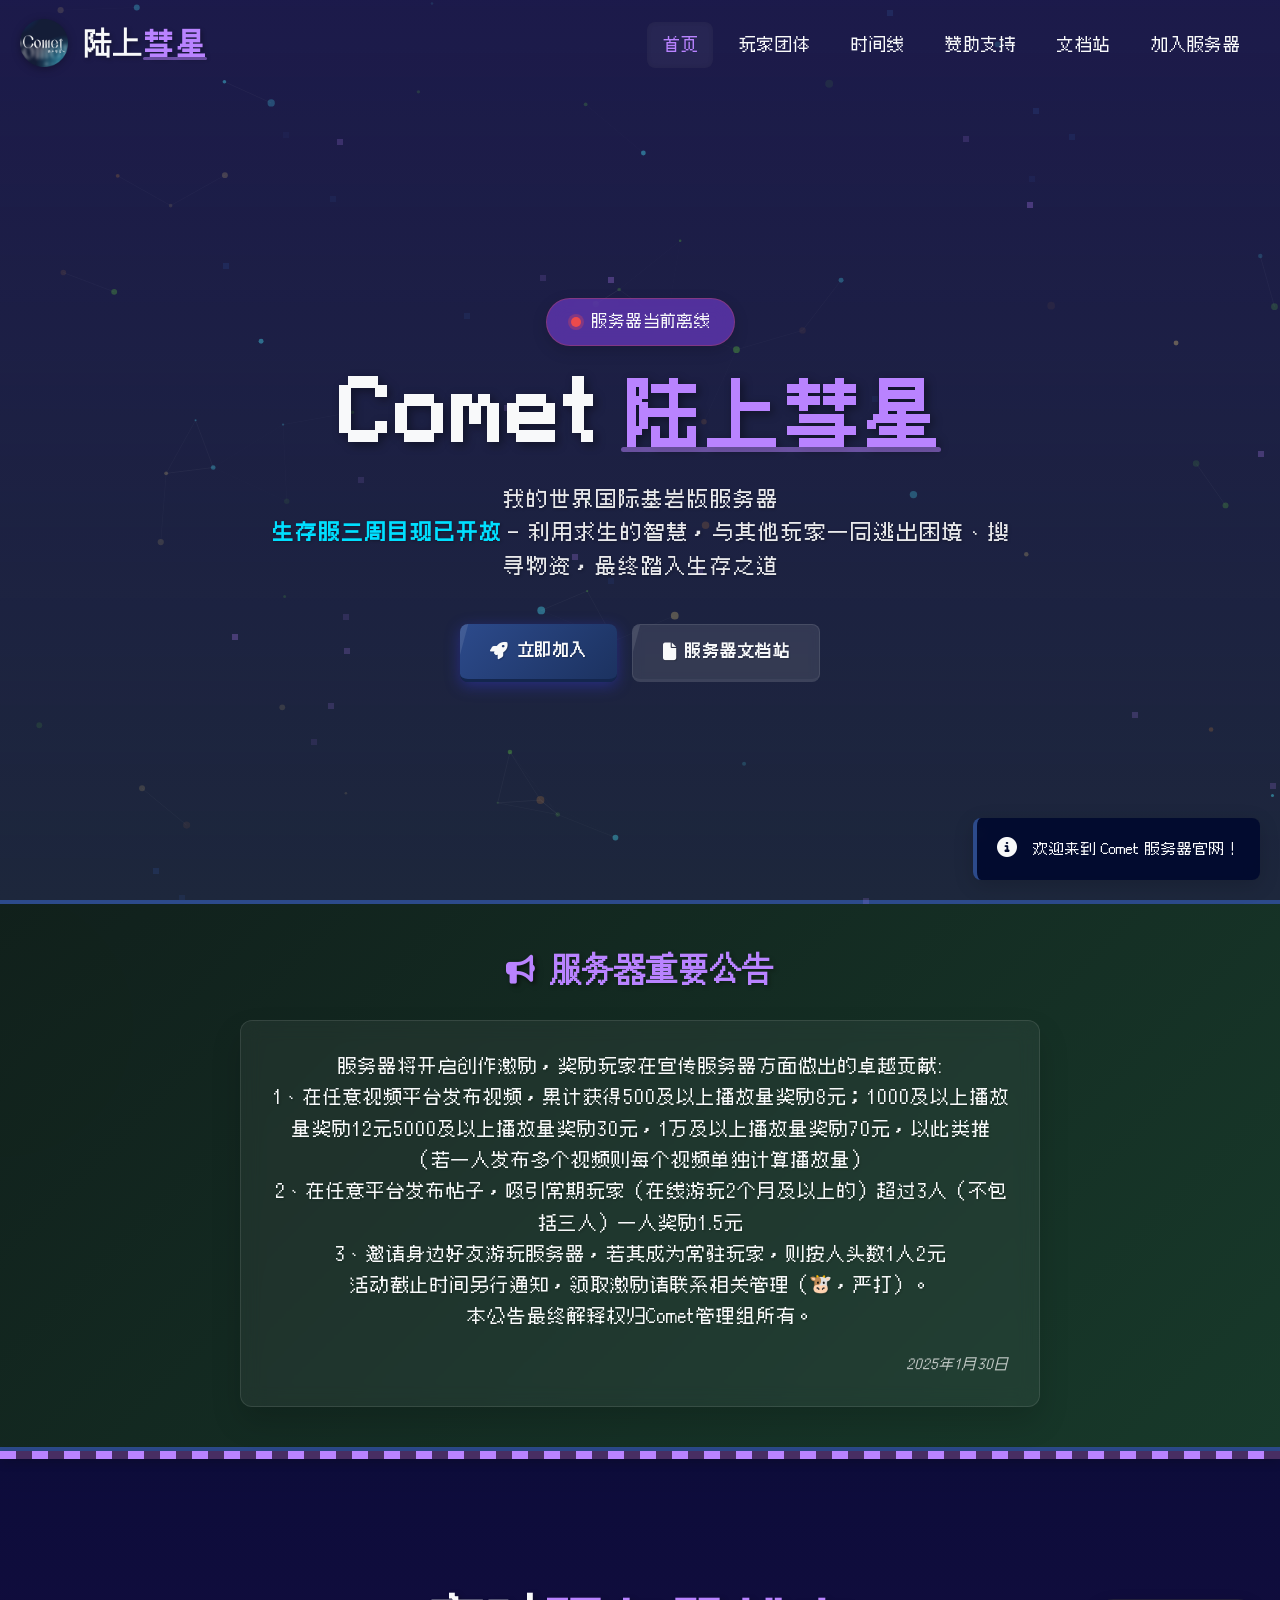
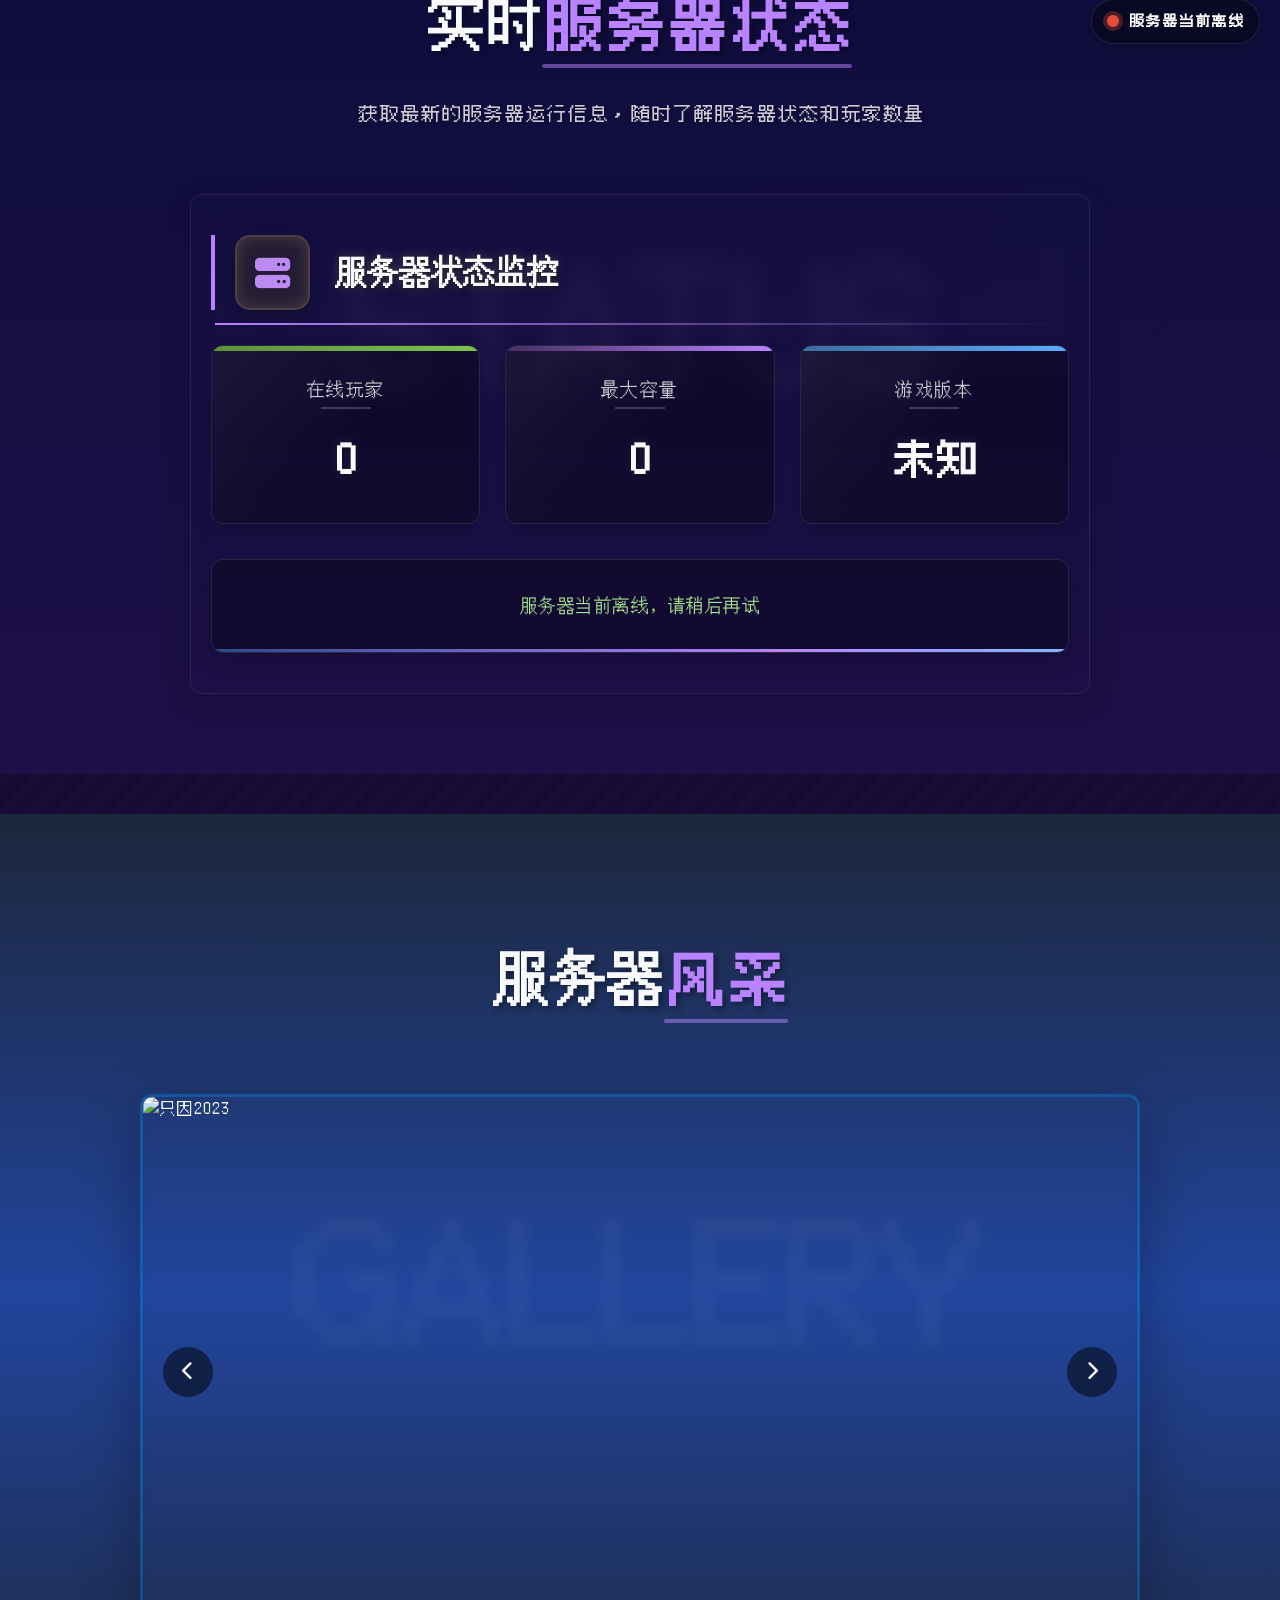
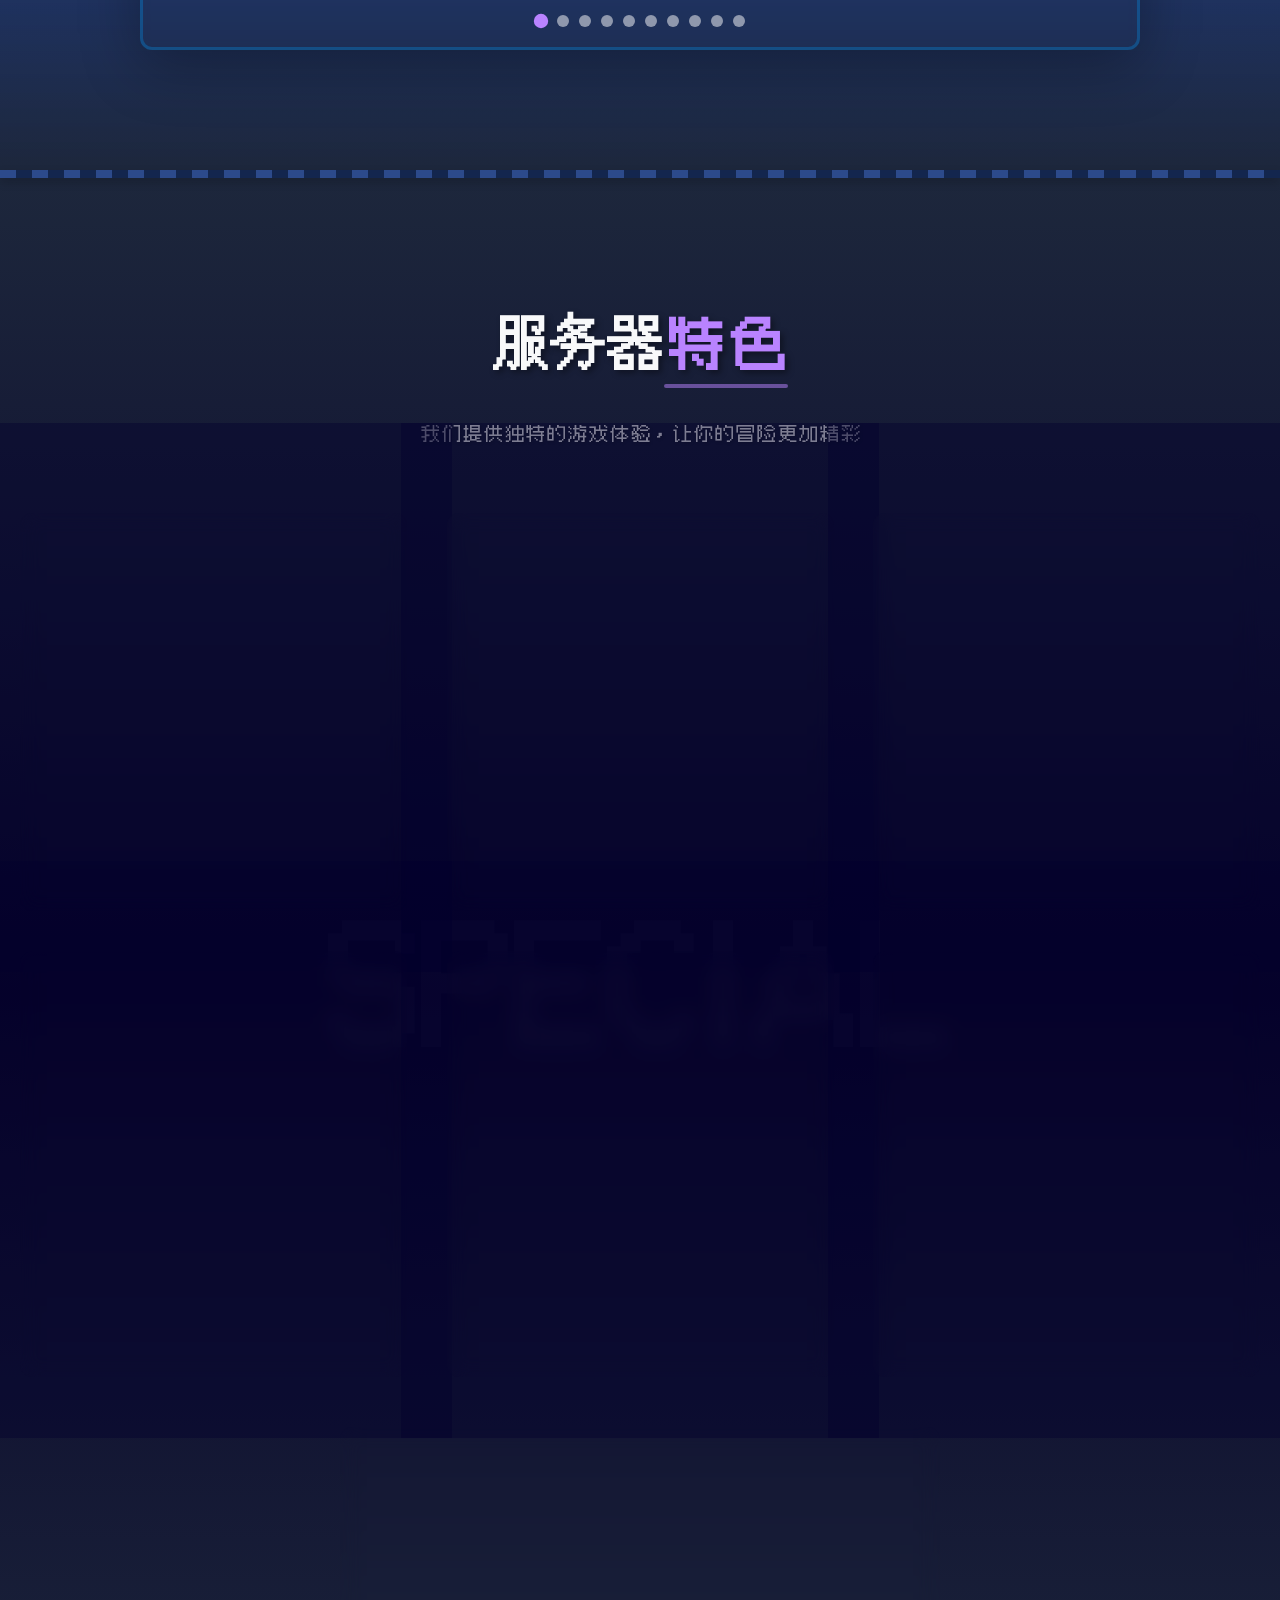
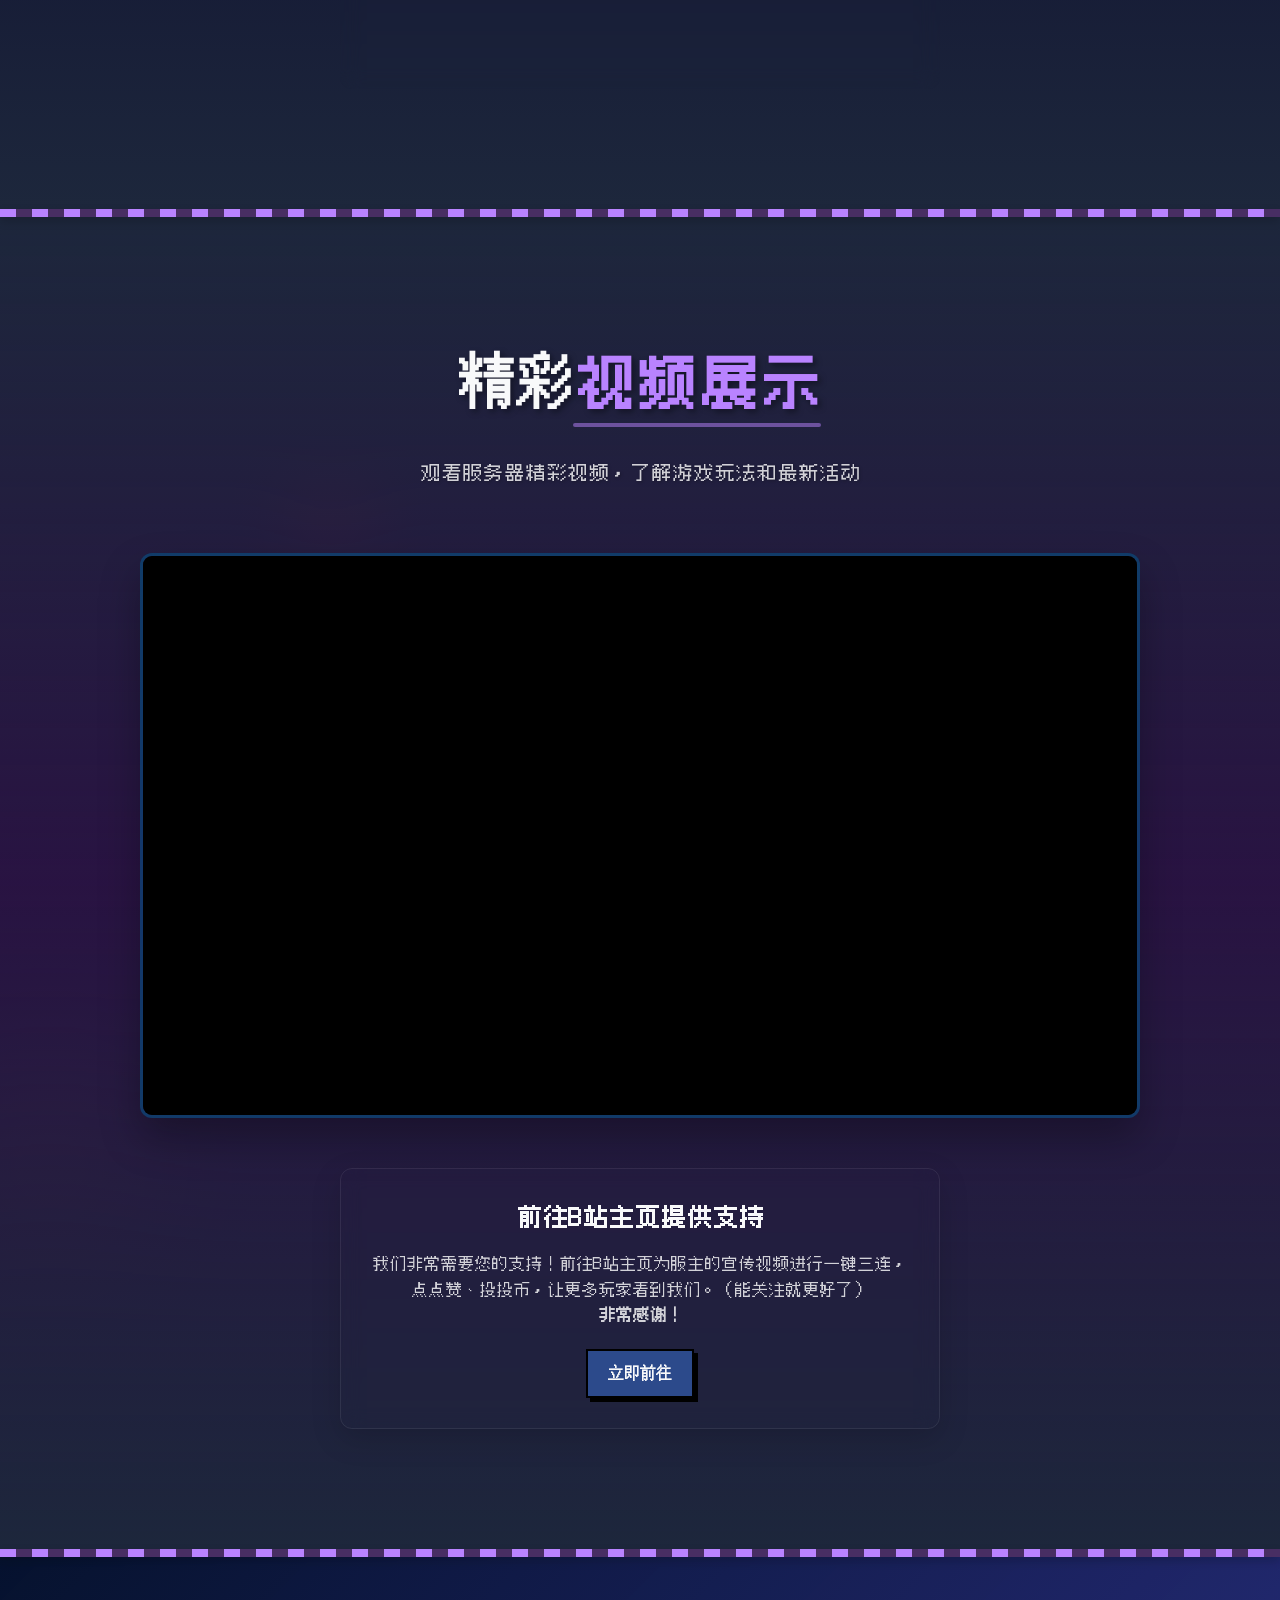
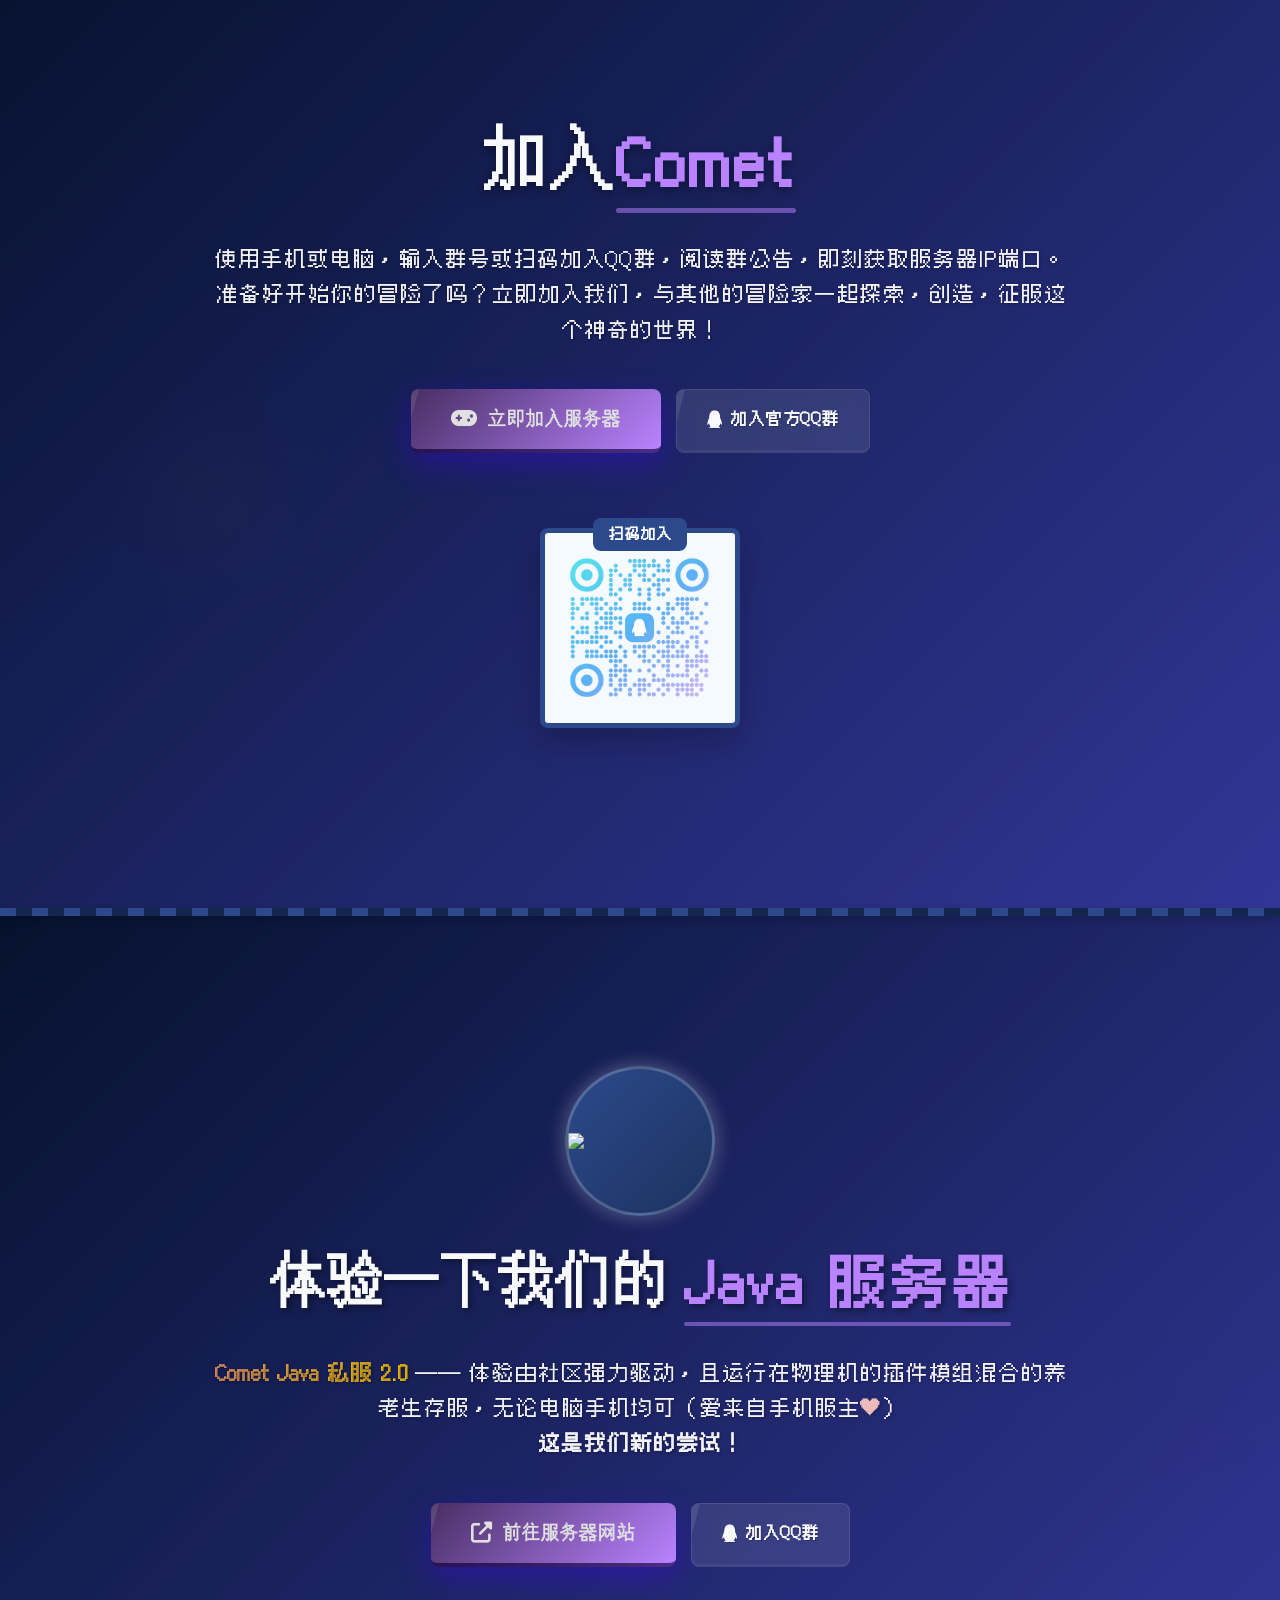
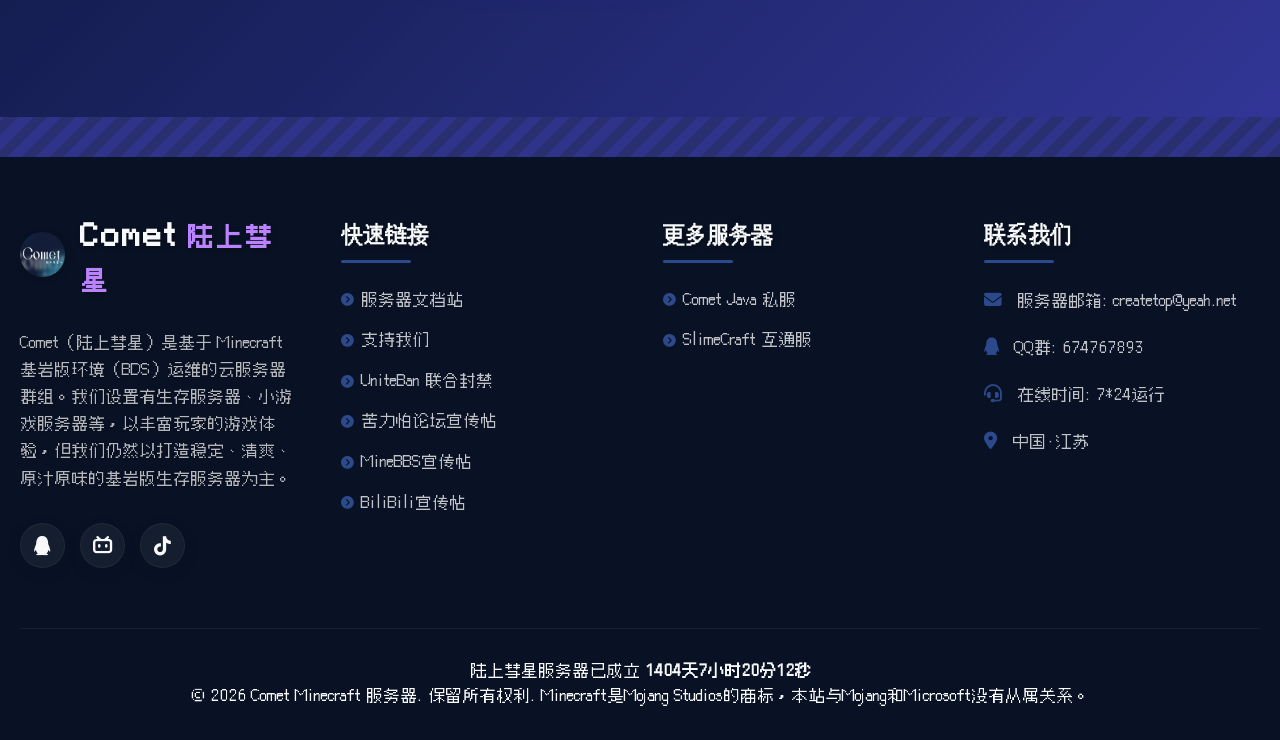
==== index.html @ b42311c5 "调整顶栏选项顺序" ====
<!DOCTYPE html>
<html lang="zh-CN">
<head>
    <meta charset="UTF-8">
    <meta name="viewport" content="width=device-width, initial-scale=1.0">
    <title>Comet 陆上彗星 - 我的世界基岩版服务器官网</title>
    <link rel="icon" href="assets/images/logo.png" type="image/png">
    <link rel="stylesheet" href="https://cdnjs.cloudflare.com/ajax/libs/font-awesome/6.4.0/css/all.min.css">
    <link rel="stylesheet" href="https://cdnjs.cloudflare.com/ajax/libs/animate.css/4.1.1/animate.min.css">
    <link rel="stylesheet" type="text/css" href="style.css">
    <script src="https://cdnjs.cloudflare.com/ajax/libs/Chart.js/3.7.1/chart.min.js"></script>
</head>
<style>
    .gallery {
        background: var(--dark);
        position: relative;
    }

    .gallery::before {
        content: '';
        position: absolute;
        top: 0;
        left: 0;
        width: 100%;
        height: 100%;
        background: linear-gradient(180deg, var(--dark) 0%, rgba(39, 100, 255, 0.5) 50%, var(--dark) 100%);
        z-index: 1;
    }

    .gallery-container {
        position: relative;
        max-width: 1000px;
        margin: 0 auto;
        overflow: hidden;
        border: 3px solid rgba(0, 151, 245, 0.3);
        border-radius: var(--radius-lg);
        box-shadow: var(--shadow-xl);
        z-index: 1;
        transition: all var(--transition-normal) ease;
        transform-style: preserve-3d;
        transform: perspective(1000px) rotateX(0deg);
        backdrop-filter: blur(5px);
        -webkit-backdrop-filter: blur(5px);
    }

    .gallery-container:hover {
        box-shadow: 10px 15px 60px var(--primary-light);
        border-color: var(--primary-light);
    }

    .gallery-slider {
        display: flex;
        transition: transform 0.5s ease-in-out;
    }

    .gallery-slide {
        min-width: 100%;
        position: relative;
    }

    .gallery-slide img {
        width: 100%;
        height: 550px;
        object-fit: cover;
        display: block;
    }

    .gallery-controls {
        position: absolute;
        top: 50%;
        left: 0;
        right: 0;
        transform: translateY(-50%);
        display: flex;
        justify-content: space-between;
        padding: 0 20px;
        z-index: 10;
    }

    .gallery-btn {
        width: 50px;
        height: 50px;
        border-radius: 50%;
        background: rgba(0, 0, 0, 0.5);
        color: white;
        border: none;
        cursor: pointer;
        display: flex;
        align-items: center;
        justify-content: center;
        transition: all 0.3s ease;
        font-size: 1.2rem;
    }

    .gallery-btn:hover {
        background: rgba(0, 0, 0, 0.8);
        transform: scale(1.1);
    }

    .gallery-indicators {
        position: absolute;
        bottom: 20px;
        left: 0;
        right: 0;
        display: flex;
        justify-content: center;
        gap: 10px;
        z-index: 10;
    }
</style>
<body>
    <div class="loader" id="siteLoader">
        <div class="minecraft-loader">
            <div class="minecraft-loader-block"></div>
            <div class="minecraft-loader-block"></div>
            <div class="minecraft-loader-block"></div>
            <div class="minecraft-loader-block"></div>
        </div>
    </div>

    <div class="bg-decoration deco-1"></div>
    <div class="bg-decoration deco-2"></div>
    <div class="bg-decoration deco-3"></div>
    <div class="bg-decoration deco-4"></div>
    <div class="bg-decoration deco-diamond"></div>
    <div class="bg-decoration deco-gold"></div>
    <div class="bg-decoration deco-redstone"></div>
    <div class="minecraft-bg"></div>
    
    <div class="falling-blocks" id="fallingBlocks"></div>
    
    <header id="header">
        <div class="container">
            <nav class="navbar">
                <a href="#" class="logo">
                    <img src="assets/images/server-logo.png" alt="服务器 Logo">
                    <div class="logo-text">陆上<span>彗星</span></div>
                </a>
                <ul class="nav-links" id="navLinks">
                    <li><a href="#home">首页</a></li>
                    <li><a href="./team.html">玩家团体</a></li>
                    <li><a href="./maintenance.html">时间线</a></li>
                    <li><a href="./donate.html">赞助支持</a></li>
                    <li><a href="https://doc.mccomet.top/" target="_blank">文档站</a></li>
                    <li><a href="#join-us">加入服务器</a></li>
                </ul>
                <div class="mobile-toggle" id="mobileToggle">
                    <div class="bar"></div>
                    <div class="bar"></div>
                    <div class="bar"></div>
                </div>
            </nav>
        </div>
    </header>
    
    <section id="home" class="hero">
        <div class="container hero-content">
        <div class="hero-badge">
            <div class="status-dot"></div>
            <span>正在获取服务器状态...</span>
        </div>
            <h1 class="hero-title">Comet <span>陆上彗星</span></h1>
            <p class="hero-subtitle">我的世界国际基岩版服务器<br><font color="#00DFFF"><strong>生存服三周目现已开放</strong></font> - 利用求生的智慧，与其他玩家一同逃出困境、搜寻物资，最终踏入生存之道</p>
            <div class="btn-group hero-buttons">
                <a href="#join-us" class="btn btn-primary">
                    <i class="fas fa-rocket"></i>立即加入
                </a>
                <a href="https://doc.mccomet.top" target="_blank"  class="btn btn-secondary">
                    <i class="fas fa-file"></i>服务器文档站
                </a>
            </div>
        </div>
    </section>

    <section id="announcement" class="announcement">
        <div class="container announcement-container">
            <h2 class="announcement-title"><i class="fas fa-bullhorn"></i>服务器重要公告</h2>
            <div class="announcement-content glass-card">
                <p class="announcement-text">服务器将开启创作激励，奖励玩家在宣传服务器方面做出的卓越贡献:<br>1、在任意视频平台发布视频，累计获得500及以上播放量奖励8元；1000及以上播放量奖励12元5000及以上播放量奖励30元，1万及以上播放量奖励70元，以此类推（若一人发布多个视频则每个视频单独计算播放量）<br>2、在任意平台发布帖子，吸引常期玩家（在线游玩2个月及以上的）超过3人（不包括三人）一人奖励1.5元<br>3、邀请身边好友游玩服务器，若其成为常驻玩家，则按人头数1人2元<br>活动截止时间另行通知，领取激励请联系相关管理（🐮，严打）。<br>本公告最终解释权归Comet管理组所有。</p>
                <p class="announcement-date">2025年1月30日</p>
            </div>
        </div>
    </section>
    
    <div class="minecraft-divider-accent"></div>
    
    <section id="server-status" class="section server-status">
        <div class="container">
            <h2 class="section-title">实时<span>服务器状态</span></h2>
            <div class="section-title-bg">STATUS</div>
            <p class="section-subtitle">获取最新的服务器运行信息，随时了解服务器状态和玩家数量</p>
            
            <div class="server-indicator" id="serverIndicator">
                <div class="indicator-dot"></div>
                <div class="indicator-text">服务器运行中</div>
            </div>
            
            <div class="status-card glass-card floating">
                <div class="status-header">
                    <div class="status-icon">
                        <i class="fas fa-server"></i>
                    </div>
                    <h3 class="status-title">服务器状态监控</h3>
                </div>
                
                <div class="status-info">
                    <div class="status-item">
                        <div class="status-label">在线玩家</div>
                        <div class="status-value" id="online-players">0</div>
                    </div>
                    
                    <div class="status-item">
                        <div class="status-label">最大容量</div>
                        <div class="status-value" id="max-players">0</div>
                    </div>
                    
                    <div class="status-item">
                        <div class="status-label">游戏版本</div>
                        <div class="status-value" id="game-version">-</div>
                    </div>
                </div>
                
                <div class="status-motd" id="server-motd">此处显示服务器的 Motd</div>
            </div>
        </div>
    </section>

    <section id="gallery" class="section gallery">
        <div class="container">
            <h2 class="section-title">服务器<span>风采</span></h2>
            <div class="section-title-bg">GALLERY</div>
            <p class="section-subtitle"></p>
            
            <div class="gallery-container">
                <div class="gallery-slider" id="gallerySlider">
                    <div class="gallery-slide active">
                        <img src="https://cdn.ipfsscan.io/weibo/large/008EsglKly1ic1s3m94zyj31hc0u04qq.jpg" alt="只因2023">
                    </div>
                    <div class="gallery-slide ">
                        <img src="https://cdn.ipfsscan.io/weibo/large/008EsglKly1ic1s3lausnj31hc0u0e81.jpg" alt="服务器一周年截图">
                    </div>
                    <div class="gallery-slide ">
                        <img src="https://cdn.ipfsscan.io/weibo/large/008EsglKly1ic1saghbihj31hc0u0hdt.jpg" alt="Baiyang">
                    </div>
                    <div class="gallery-slide ">
                        <img src="https://cdn.ipfsscan.io/weibo/large/008EsglKly1ic1s3jxmd2j31hc0u0u0x.jpg" alt="生存服务器一周目出生点环境">
                    </div>
                    <div class="gallery-slide ">
                        <img src="https://cdn.ipfsscan.io/weibo/large/008EsglKly1ic1s3kngjhj31hc0u01kx.jpg" alt="生存服务器一周目kongtouの空中花园 局部">
                    </div>
                    <div class="gallery-slide ">
                        <img src="https://cdn.ipfsscan.io/weibo/large/008EsglKly1ic1s3nanajj31hc0u01ky.jpg" alt="生存服务器一周目玩家家园风景">
                    </div>
                    <div class="gallery-slide ">
                        <img src="https://cdn.ipfsscan.io/weibo/large/008EsglKly1ic1saff07yj31hc0u0npd.jpg" alt="生存服务器一周目玩家家园风景">
                    </div>
                    <div class="gallery-slide ">
                        <img src="https://cdn.ipfsscan.io/weibo/large/008EsglKly1ic1s3o7txoj31hc0u01ky.jpg" alt="生存服务器一周目玩家家园风景">
                    </div>
                    <div class="gallery-slide ">
                        <img src="https://cdn.ipfsscan.io/weibo/large/008EsglKly1ic1s3iuf11j31z4140e81.jpg" alt="活动 Special Week 4">
                    </div>
                    <div class="gallery-slide ">
                        <img src="https://cdn.ipfsscan.io/weibo/large/008EsglKly1ic1sahndbnj31z4140b2a.jpg" alt="生存服务器二周目出生点环境">
                    </div>
                </div>
                
                <div class="gallery-controls">
                    <button class="gallery-btn prev" id="prevBtn">
                        <i class="fas fa-chevron-left"></i>
                    </button>
                    <button class="gallery-btn next" id="nextBtn">
                        <i class="fas fa-chevron-right"></i>
                    </button>
                </div>
            
                <div class="gallery-indicators" id="galleryIndicators">
                    <button class="indicator active" data-index="0"></button>
                    <button class="indicator " data-index="1"></button>
                    <button class="indicator " data-index="2"></button>
                    <button class="indicator " data-index="3"></button>
                    <button class="indicator " data-index="4"></button>
                    <button class="indicator " data-index="5"></button>
                    <button class="indicator " data-index="6"></button>
                    <button class="indicator " data-index="7"></button>
                    <button class="indicator " data-index="8"></button>
                    <button class="indicator " data-index="9"></button>
                </div>
            </div>
        </div>
    </section>

    <div class="minecraft-divider"></div>
    
    <section id="features" class="section features">
        <div class="container">
            <h2 class="section-title">服务器<span>特色</span></h2>
            <div class="section-title-bg">SPECIAL</div>
            <p class="section-subtitle">我们提供独特的游戏体验，让你的冒险更加精彩</p>
            
            <div class="features-grid">
                <div class="feature-card glass-card">
                    <div class="feature-icon-wrapper">
                        <i class="fas fa-building-shield feature-icon"></i>
                    </div>
                    <h3 class="feature-title">特殊出生点</h3>
                    <p>首次加入服务器的玩家，将出生在<font color="#00DFFF"><strong>深黑古城</strong></font>。这一设定既能有效筛选恶意玩家，也让开局充满挑战性。<br>服务器在每周目换档前，都会开启一次投票活动。而一件令绝大多数新玩家意外的是 ——这个极具特色的出生点，正是由玩家们投票选出的。</p>
                </div>
                
                <div class="feature-card glass-card">
                    <div class="feature-icon-wrapper">
                        <i class="fas fa-wrench feature-icon"></i>
                    </div>
                    <h3 class="feature-title">功能与原版特性健全</h3>
                    <p>服务器配备众多有助于玩家生存的功能：玩家传送、支持Xbox成就、领地系统、领地飞行、移动光源、自动钓鱼等等。同时服务器使用 BDS 与 LeviLamina 插件加载器，在支持所有原生特性的同时提供良好游戏体验，且手机电脑都能加入。</p>
                </div>
                
                <div class="feature-card glass-card">
                    <div class="feature-icon-wrapper">
                        <i class="fas fa-dollar-sign feature-icon"></i>
                    </div>
                    <h3 class="feature-title">经济系统与商店</h3>
                    <p>服务器采用金币作为主要货币，可通过回收物品获得金币。玩家之间可自由交易，玩家可花费一定经济创建自己的店铺，或者去逛别人的店铺，看看有什么物美价廉，或是蕴含了玩家满满劳动成果的上品好货。禁止一切RMT（真实货币交易）行为。</p>
                </div>

                <div class="feature-card glass-card">
                    <div class="feature-icon-wrapper">
                        <i class="fas fa-users feature-icon"></i>
                    </div>
                    <h3 class="feature-title">联盟系统</h3>
                    <p>玩家之间可组建联盟，联盟成员可享受公会锚点、公会存款、团队免伤等一系列福利。联盟名称会显示在你的头顶和聊天栏中，且所有玩家都可见。与之一起的还有联盟等级，高等级尽显联盟逼格，想要升级的话，就需要你和其他盟友一起做贡献，比如搭方块、保持在线等。</p>
                </div>

                <div class="feature-card glass-card">
                    <div class="feature-icon-wrapper">
                        <i class="fas fa-dove feature-icon"></i>
                    </div>
                    <h3 class="feature-title">开放自由</h3>
                    <p>这是一个自由的世界。服务器开放抄家、PVP等游戏内冲突事件，在这里没有条条框框的限制，无论是交友服、休闲服、国战服，还是群内日常吹水，服务器怎么玩，由玩家说的算。只要是不干扰服务器公平性的行为我们均不过问。若您不想让自己的资产被掠夺，您还可以花费一些服务器经济创建领地。</p>
                </div>
                
                <div class="feature-card glass-card">
                    <div class="feature-icon-wrapper">
                        <i class="fas fa-compact-disc feature-icon"></i>
                    </div>
                    <h3 class="feature-title">特色资源包</h3>
                    <p>服务器配备背景音乐包，玩家在冒险时可聆听到来自提瓦特和泰拉之地的音声。服务器还具有唱片包，音乐由社区举荐，美妙动人的音乐，附和精心制作的唱片材质，在游戏内和小伙伴们共同聆听。<br>（进服需下载约50MB的资源包 ）</p>
                </div>
            </div>
            <div class="team-join">
                <div class="team-join-info glass-card">
                    <h3>前往KLPBBS服务器宣传帖</h3>
                    <p>苦力怕论坛是我们之前投放宣传的主要位置，我们会将服务器特色详尽地在帖子中表现出来。您也可以登录账号，然后在帖子下发表回复，或打赏我们的帖子，提升帖子热度，吸引更多玩家前来体验服务器。</p>
                    <a href="https://klpbbs.com/thread-117741-1-1.html" target="_blank" class="pixel-btn pixel-btn-green">立即前往</a>
                </div>
            </div>
        </div>
        
        <div class="block-border-1"></div>
    </section>
    
    <div class="minecraft-divider-accent"></div>
    
    <section id="videos" class="section videos">
        <div class="container">
            <h2 class="section-title">精彩<span>视频展示</span></h2>
            <div class="section-title-bg">VIDEO</div>
            <p class="section-subtitle">观看服务器精彩视频，了解游戏玩法和最新活动</p>
            
            <div class="video-container">
                <div class="video-player glass-card" id="videoPlayer">
                    <div class="video-wrapper">
                        <iframe id="videoFrame" src="https://player.bilibili.com/player.html?bvid=BV14rfDBeENV&autoplay=1&danmaku=0" frameborder="0" allowfullscreen></iframe>
                    </div>
                </div>
            </div>

            <div class="team-join">
                <div class="team-join-info glass-card">
                    <h3>前往B站主页提供支持</h3>
                    <p>我们非常需要您的支持！前往B站主页为服主的宣传视频进行一键三连，点点赞、投投币，让更多玩家看到我们。（能关注就更好了）<br><strong>非常感谢！</strong></strong></p>
                    <a href="https://space.bilibili.com/535053377" target="_blank" class="pixel-btn pixel-btn-green">立即前往</a>
                </div>
            </div>
            
        </div>
    </section>

    <div class="minecraft-divider-accent"></div>
    
    <section id="join-us" class="join-us">
        <div class="container join-content">
            <h2 class="join-title">加入<span>Comet</span></h2>
            <p class="join-text">使用手机或电脑，输入群号或扫码加入QQ群，阅读群公告，即刻获取服务器IP端口。<br>准备好开始你的冒险了吗？立即加入我们，与其他的冒险家一起探索，创造，征服这个神奇的世界！</p>
            
            <div class="btn-group">
                <a href="minecraft://?addExternalServer=Comet 陆上彗星|mcbe.mccomet.top:34004" class="btn btn-join">
                    <i class="fas fa-gamepad"></i>立即加入服务器
                </a>
                <a href="https://qm.qq.com/q/WfAt2eh7u6" target="_blank" class="btn btn-secondary">
                    <i class="fab fa-qq"></i>加入官方QQ群
                </a>
            </div>

            <div class="join-info">
                <div><h3 class="join-info-title"></h3></div>
                <div><h3 class="join-info-title"></h3></div>
            </div>
            
            <div class="minecraft-qr">
                <img src="assets/images/qr-code.jpg" alt="服务器QR码">
            </div>
        </div>
    </section>

    <div class="minecraft-divider"></div>

    <section id="subserver" class="join-us subserver-section">
        <div class="container join-content">
            <div class="subserver-avatar">
                <div class="minecraft-avatar">
                    <img src="https://p.qlogo.cn/gh/785391389/785391389/640/"></img>
                </div>
            </div>
            <h2 class="section-title">体验一下我们的 <span> Java 服务器</span></h2>
            <p class="subserver-text"><span>Comet Java 私服 2.0 </span>—— 体验由社区强力驱动，且运行在物理机的插件模组混合的养老生存服，无论电脑手机均可（爱来自手机服主<font color="#ECBBBC">❤</font>）<br><strong>这是我们新的尝试！</strong></p>

            <div class="btn-group">
                <a href="https://server.comet.qzz.io" target="_blank" class="btn btn-join">
                    <i class="fas fa-external-link-alt"></i>前往服务器网站
                </a>
                <a href="https://qm.qq.com/q/PAGjOt4p6S" target="_blank" class="btn btn-secondary">
                    <i class="fab fa-qq"></i>加入QQ群
                </a>
            </div>

        </div>
        <div class="subserver-bg" id="subserverBg"></div>
    </section>

    <div class="footer-divider"></div>
    
    <footer>
        <div class="container">
            <div class="footer-top">
                <div class="footer-col">
                    <div class="footer-logo">
                        <img src="assets/images/server-logo.png" alt="服务器 Logo">
                        <div class="footer-logo-text">Comet <span> 陆上彗星</span></div>
                    </div>
                    <p class="footer-desc">Comet（陆上彗星）是基于 Minecraft 基岩版环境（BDS）运维的云服务器群组。我们设置有生存服务器、小游戏服务器等，以丰富玩家的游戏体验，但我们仍然以打造稳定、清爽、原汁原味的基岩版生存服务器为主。</p>
                    <div class="footer-social">
                        <a href="javascript:void(0)" class="social-icon copy-contact" data-copy="674767893">
                            <i class="fab fa-qq"></i>
                        </a>
                        <a href="javascript:void(0)" class="social-icon copy-contact" data-copy="https://space.bilibili.com/535053377">
                            <i class="fab fa-bilibili"></i>
                        </a>
                        <a href="javascript:void(0)" class="social-icon copy-contact" data-copy="达达源">
                            <i class="fab fa-tiktok"></i>
                        </a>
                    </div>
                </div>
                
                <div class="footer-col">
                    <h3 class="footer-title">快速链接</h3>
                    <ul class="footer-links">
                        <li><a href="https://doc.mccomet.top/" target="_blank">服务器文档站</a></li>
                        <li><a href="./donate.html">支持我们</a></li>
                        <li><a href="https://uniteban.megastudio.cn/" target="_blank">UniteBan 联合封禁</a></li>
                        <li><a href="https://klpbbs.com/thread-117741-1-1.html" target="_blank">苦力怕论坛宣传帖</a></li>
                        <li><a href="https://www.minebbs.com/threads/comet.24000/" target="_blank">MineBBS宣传帖</a></li>
                        <li><a href="https://www.bilibili.com/opus/1171471653064933381?spm_id_from=333.1387.0.0" target="_blank">BiliBili宣传帖</a></li>
                    </ul>
                </div>
                
                <div class="footer-col">
                    <h3 class="footer-title">更多服务器</h3>
                    <ul class="footer-links">
                        <li><a href="https://server.feather.qzz.io" target="_blank">Comet Java 私服</a></li>
                        <li><a href="https://qm.qq.com/q/cMJbLsZi6c" target="_blank">SlimeCraft 互通服</a></li>
                    </ul>
                </div>
                
                <div class="footer-col">
                    <h3 class="footer-title">联系我们</h3>
                    <ul class="footer-contact">
                        <li><i class="fas fa-envelope"></i> 服务器邮箱: createtop@yeah.net</li>
                        <li><i class="fab fa-qq"></i> QQ群: 674767893</li>
                        <li><i class="fas fa-headset"></i>在线时间: 7*24运行</li>
                        <li><i class="fas fa-map-marker-alt"></i> 中国·江苏</li>
                    </ul>
                </div>
            </div>
            
            <div class="footer-bottom">
                <div class="server-uptime" id="serverUptime"></div>
                <p class="copyright">&copy; 2026 Comet Minecraft 服务器. 保留所有权利. Minecraft是Mojang Studios的商标，本站与Mojang和Microsoft没有从属关系。</p>
            </div>
        </div>
    </footer>
    
    <div class="back-to-top" id="backToTop">
        <i class="fas fa-chevron-up"></i>
    </div>
    
    <div class="notification-container" id="notificationContainer"></div>
    
    <script>
        window.addEventListener('DOMContentLoaded', function() {
            setTimeout(function() {
                document.getElementById('siteLoader').classList.add('loaded');
            }, 1000);
            
            initNavigation();
            // 初始高亮设置（根据当前 URL 哈希）
            if (window.location.hash) {
                updateActiveNavItem(window.location.hash);
            } else {
                updateActiveNavItem();
            }
            initFallingBlocks();
            initScrollAnimations();
            initBackToTop();
            initVideoPlayer();
            initNotifications();
            initGallery();
            initCopyContact();
            
            fetchServerStatus();
            
            setInterval(fetchServerStatus, 60000);

            window.addEventListener('scroll', function() {
                if (mobileToggle && navLinks && navLinks.classList.contains('active')) {
                    // 如果滚动时菜单开着，自动关闭（提升体验）
                    mobileToggle.classList.remove('active');
                    navLinks.classList.remove('active');
                }
            });
            
            try {
                new SimpleParticles();
            } catch (err) {
                console.log('粒子效果初始化失败，不影响网站使用');
            }
            
            try {
                initPixelParticles();
            } catch (err) {
                console.log('像素粒子初始化失败，不影响网站使用');
            }
        });
        
            // 复制联系方式
            function initCopyContact() {
                document.querySelectorAll('.copy-contact').forEach(item => {
                    item.addEventListener('click', function(e) {
                        e.preventDefault();
                        
                        const contactInfo = this.getAttribute('data-copy');
                        
                        const tempInput = document.createElement('input');
                        tempInput.value = contactInfo;
                        tempInput.style.position = 'absolute';
                        tempInput.style.left = '-9999px';
                        document.body.appendChild(tempInput);
                        
                        tempInput.select();
                        document.execCommand('copy');
                        
                        document.body.removeChild(tempInput);
                        
                        showNotification(`已复制: ${contactInfo}`, 'success');
                        
                        this.classList.add('copied');
                        setTimeout(() => {
                            this.classList.remove('copied');
                        }, 700);
                    });
                });
            }

            // 通知
            function showNotification(message, type = 'info') {
                // 将消息中的 URL 转换为可点击链接
                function linkify(text) {
                    const urlRegex = /(https?:\/\/[^\s]+)/g;
                    return text.replace(urlRegex, '<a href="$1" target="_blank" rel="noopener" style="color: #0C6EA9; text-decoration: underline;">$1</a>');
                }
                
                const notification = document.createElement('div');
                notification.className = `notification notification-${type}`;
                notification.innerHTML = `
                    <div class="notification-icon">
                        <i class="fas fa-${type === 'success' ? 'check-circle' : 'info-circle'}"></i>
                    </div>
                    <div class="notification-message">${linkify(message)}</div>
                `;
                
                const container = document.getElementById('notificationContainer');
                container.appendChild(notification);
                
                setTimeout(() => {
                    notification.classList.add('show');
                }, 10);
                
                setTimeout(() => {
                    notification.classList.remove('show');
                    setTimeout(() => {
                        container.removeChild(notification);
                    }, 300);
                }, 5000);
            }
        
        function initNavigation() {
            window.addEventListener('scroll', function() {
                const header = document.querySelector('header');
                const scrollPosition = window.scrollY;
                
                header.classList.toggle('scrolled', scrollPosition > 10);
                
                try {
                    updateActiveNavItem();
                } catch (err) {
                    console.log('导航项更新失败');
                }
                
                const backToTop = document.getElementById('backToTop');
                if (backToTop) {
                    backToTop.classList.toggle('active', scrollPosition > 500);
                }
            });
            
            const mobileToggle = document.getElementById('mobileToggle');
            const navLinks = document.getElementById('navLinks');
            
            if (mobileToggle && navLinks) {
                mobileToggle.addEventListener('click', function() {
                    this.classList.toggle('active');
                    navLinks.classList.toggle('active');
                });
            }
        }
        
        function updateActiveNavItem(forcedTarget = null) {
            try {
                const scrollPosition = window.scrollY;
                const headerHeight = document.querySelector('header').offsetHeight;
                const sections = document.querySelectorAll('section[id]');
                
                let currentSection = '';
                
                if (forcedTarget) {
                    currentSection = forcedTarget;
                } else {
                    sections.forEach(section => {
                        const sectionTop = section.offsetTop - headerHeight - 100;
                        const sectionHeight = section.offsetHeight;
                        
                        if (scrollPosition >= sectionTop && scrollPosition < sectionTop + sectionHeight) {
                            currentSection = '#' + section.getAttribute('id');
                        }
                    });
                }
                
                // 只对内部锚点链接更新高亮，外部链接永远不加 active 类
                document.querySelectorAll('.nav-links a').forEach(link => {
                    const href = link.getAttribute('href');
                    const isInternalAnchor = href && href.startsWith('#');
                    if (isInternalAnchor) {
                        link.classList.toggle('active', link.getAttribute('href') === currentSection);
                    } else {
                        link.classList.remove('active'); // 外部链接永远不高亮
                    }
                });
            } catch (err) {
                console.log('导航项更新出错，不影响网站使用');
            }
        }
        
        class SimpleParticles {
            constructor() {
                this.canvas = document.createElement('canvas');
                this.ctx = this.canvas.getContext('2d');
                this.canvas.className = 'bg-particles';
                document.body.appendChild(this.canvas);
                
                this.particles = [];
                this.particleCount = window.innerWidth < 768 ? 30 : 60;
                
                this.resize();
                this.init();
                this.animate();
                
                window.addEventListener('resize', () => this.resize());
            }
            
            resize() {
                this.canvas.width = window.innerWidth;
                this.canvas.height = window.innerHeight;
                this.particleCount = window.innerWidth < 768 ? 30 : 60;
                this.init();
            }
            
            init() {
                this.particles = [];
                for (let i = 0; i < this.particleCount; i++) {
                    const size = Math.random() * 3 + 1;
                    const colors = [
                        'rgba(90, 189, 60, ',
                        'rgba(219, 192, 116, ',
                        'rgba(74, 234, 255, ',
                        'rgba(139, 95, 61, '
                    ];
                    
                    const colorIndex = Math.floor(Math.random() * colors.length);
                    const opacity = Math.random() * 0.3 + 0.1;
                    
                    this.particles.push({
                        x: Math.random() * this.canvas.width,
                        y: Math.random() * this.canvas.height,
                        radius: size,
                        color: colors[colorIndex] + opacity + ')',
                        speed: Math.random() * 0.6 + 0.2,
                        direction: Math.random() * Math.PI * 2
                    });
                }
            }
            
            animate() {
                if (document.hidden) {
                    setTimeout(() => requestAnimationFrame(() => this.animate()), 1000);
                    return;
                }
                
                requestAnimationFrame(() => this.animate());
                this.ctx.clearRect(0, 0, this.canvas.width, this.canvas.height);
                
                this.particles.forEach(particle => {
                    particle.x += Math.cos(particle.direction) * particle.speed;
                    particle.y += Math.sin(particle.direction) * particle.speed;
                    
                    if (particle.x < 0) particle.x = this.canvas.width;
                    if (particle.x > this.canvas.width) particle.x = 0;
                    if (particle.y < 0) particle.y = this.canvas.height;
                    if (particle.y > this.canvas.height) particle.y = 0;
                    
                    this.ctx.beginPath();
                    this.ctx.arc(particle.x, particle.y, particle.radius, 0, Math.PI * 2);
                    this.ctx.fillStyle = particle.color;
                    this.ctx.fill();
                });
                
                if (window.innerWidth > 768) {
                    let maxConnections = 3;
                    
                    this.particles.forEach((particle, i) => {
                        let connections = 0;
                        for (let j = i + 1; j < this.particles.length && connections < maxConnections; j++) {
                            const otherParticle = this.particles[j];
                            const dx = particle.x - otherParticle.x;
                            const dy = particle.y - otherParticle.y;
                            const distance = Math.sqrt(dx * dx + dy * dy);
                            
                            if (distance < 100) {
                                this.ctx.beginPath();
                                this.ctx.moveTo(particle.x, particle.y);
                                this.ctx.lineTo(otherParticle.x, otherParticle.y);
                                
                                const opacity = 0.15 * (1 - distance / 100);
                                this.ctx.strokeStyle = `rgba(255, 255, 255, ${opacity})`;
                                this.ctx.lineWidth = 0.5;
                                this.ctx.stroke();
                                connections++;
                            }
                        }
                    });
                }
            }
        }
        
        function initFallingBlocks() {
            try {
                const container = document.getElementById('fallingBlocks');
                if (!container) return;
                
                const blockColors = [
                    'var(--primary)',
                    'var(--accent)',
                    'var(--info)',
                    'var(--stone)',
                    'var(--redstone)',
                    'var(--diamond)',
                    'var(--brown)'
                ];
                
                const blockCount = window.innerWidth < 768 ? 8 : 15;
                
                for (let i = 0; i < blockCount; i++) {
                    const block = document.createElement('div');
                    block.className = 'falling-block';
                    
                    const size = Math.random() * 15 + 10;
                    const positionX = Math.random() * 100;
                    const duration = Math.random() * 20 + 10;
                    const delay = Math.random() * 15;
                    const colorIndex = Math.floor(Math.random() * blockColors.length);
                    
                    block.style.width = `${size}px`;
                    block.style.height = `${size}px`;
                    block.style.left = `${positionX}%`;
                    block.style.animationDuration = `${duration}s`;
                    block.style.animationDelay = `${delay}s`;
                    block.style.backgroundColor = blockColors[colorIndex];
                    
                    container.appendChild(block);
                }
            } catch (err) {
                console.log('飘落服务器初始化失败，不影响网站使用');
            }
        }
        
        function initPixelParticles() {
            try {
                const heroSection = document.querySelector('.hero');
                if (!heroSection) return;
                
                const particleCount = window.innerWidth < 768 ? 15 : 30;
                
                for (let i = 0; i < particleCount; i++) {
                    const particle = document.createElement('div');
                    particle.className = 'pixel-particle';
                    
                    const x = Math.random() * 100;
                    const y = Math.random() * 100;
                    
                    const duration = Math.random() * 40 + 20;
                    const delay = Math.random() * 10;
                    
                    particle.style.left = `${x}%`;
                    particle.style.top = `${y}%`;
                    particle.style.backgroundColor = Math.random() > 0.5 ? 'var(--primary)' : 'var(--accent)';
                    particle.style.animation = `float ${duration}s ease-in-out ${delay}s infinite`;
                    particle.style.opacity = Math.random() * 0.2 + 0.1;
                    
                    heroSection.appendChild(particle);
                }
            } catch (err) {
                console.log('像素粒子初始化失败，不影响网站使用');
            }
        }
        
        function fetchServerStatus() {
            try {
                const serverAddress = "z9e.52mc.pro:34004";
                
                fetch(`https://api.mcstatus.io/v2/status/bedrock/${serverAddress}`)
                    .then(response => response.json())
                    .then(data => {
                        if (data.online) {
                            updateServerStatus(data);
                        } else {
                            updateServerOfflineStatus();
                        }
                    })
                    .catch(error => {
                        console.error("获取服务器状态失败:", error);
                        updateServerOfflineStatus();
                    });
            } catch (error) {
                console.error("获取服务器状态失败:", error);
                updateServerOfflineStatus();
            }
        }
        
        function updateServerStatus(data) {
            try {
                const heroStatus = document.querySelector('.hero-badge');
                if (heroStatus) {
                    heroStatus.classList.add('online');
                    heroStatus.classList.remove('offline');
                    heroStatus.innerHTML = '<div class="status-dot"></div><span>服务器在线 - <span id="online-count">' + data.players.online + '</span>/<span id="max-count">' + data.players.max + '</span> 玩家</span>';
                }
                
                const serverIndicator = document.getElementById('serverIndicator');
                if (serverIndicator) {
                    serverIndicator.classList.remove('offline');
                    serverIndicator.querySelector('.indicator-text').textContent = '服务器运行中 - ' + data.players.online + '/' + data.players.max;
                }
                
                const onlinePlayers = document.getElementById('online-players');
                if (onlinePlayers) onlinePlayers.textContent = data.players.online;
                
                const maxPlayers = document.getElementById('max-players');
                if (maxPlayers) maxPlayers.textContent = data.players.max;
                
                const gameVersion = document.getElementById('game-version');
                if (gameVersion) gameVersion.textContent = data.version.name || "未知";
                
                const serverHost = document.getElementById('join-server-host');
                if (serverHost) serverHost.textContent = data.host;
                
                const serverPort = document.getElementById('join-server-port');
                if (serverPort) serverPort.textContent = data.port;
                
                const serverMotd = document.getElementById('server-motd');
                if (serverMotd) {
                    if (data.motd && data.motd.html) {
                        serverMotd.innerHTML = data.motd.html.replace(/\\n/g, '<br>');
                    } else if (data.motd && data.motd.clean) {
                        serverMotd.textContent = data.motd.clean.replace(/\\n/g, '\n');
                    }
                }
            } catch (err) {
                console.error('更新服务器状态失败:', err);
            }
        }
        
        function updateServerOfflineStatus() {
            try {
                const heroStatus = document.querySelector('.hero-badge');
                if (heroStatus) {
                    heroStatus.classList.remove('online');
                    heroStatus.classList.add('offline');
                    heroStatus.innerHTML = '<div class="status-dot"></div><span>服务器当前离线</span>';
                }
                
                const serverIndicator = document.getElementById('serverIndicator');
                if (serverIndicator) {
                    serverIndicator.classList.add('offline');
                    serverIndicator.querySelector('.indicator-text').textContent = '服务器当前离线';
                }
                
                const onlinePlayers = document.getElementById('online-players');
                if (onlinePlayers) onlinePlayers.textContent = '0';
                
                const maxPlayers = document.getElementById('max-players');
                if (maxPlayers) maxPlayers.textContent = '0';
                
                const gameVersion = document.getElementById('game-version');
                if (gameVersion) gameVersion.textContent = '未知';
                
                const serverMotd = document.getElementById('server-motd');
                if (serverMotd) serverMotd.textContent = '服务器当前离线，请稍后再试';
            } catch (err) {
                console.error('更新服务器离线状态失败:', err);
            }
        }
        
        function initScrollAnimations() {
            try {
                if (!document.getElementById('scroll-animation-style')) {
                    var style = document.createElement('style');
                    style.id = 'scroll-animation-style';
                    style.textContent = `
                        /* 需要滚动动画的元素默认隐藏 */
                        .feature-card, .section-title, .subserver-text, .glass-card, .gallery-container, .video-player {
                            opacity: 0;
                        }
                        /* 滚动显示后的可见状态 */
                        .feature-card.shown, .section-title.shown, .subserver-text.shown, .glass-card.shown, .gallery-container.shown, .video-player.shown {
                            opacity: 1;
                        }
                    `;
                    document.head.appendChild(style);
                }
                if ('IntersectionObserver' in window) {
                    var observer = new IntersectionObserver(function(entries) {
                        entries.forEach(function(entry) {
                            if (entry.isIntersecting) {
                                var el = entry.target;

                                if (el.classList.contains('video-player') || el.classList.contains('gallery-container')) {
                                    el.classList.add('animate__animated', 'animate__zoomIn');
                                    const onAnimEnd = function() {
                                        el.classList.remove('animate__animated', 'animate__zoomIn');
                                        el.removeEventListener('animationend', onAnimEnd);
                                    };
                                    el.classList.add('shown');
                                    el.addEventListener('animationend', onAnimEnd);
                                    observer.unobserve(el);
                                    return;
                                }

                                // 添加 animate.css 的淡入上浮动画
                                el.classList.add('animate__animated', 'animate__fadeInUp');
                                // 动画结束后：移除动画类，添加 .shown 类保持可见
                                var onAnimEnd = function() {
                                    el.classList.remove('animate__animated', 'animate__fadeInUp');
                                    el.removeEventListener('animationend', onAnimEnd);
                                };
                                el.classList.add('shown');
                                el.addEventListener('animationend', onAnimEnd);
                                observer.unobserve(el);
                            }
                        });
                    }, { threshold: 0.1 });

                    // 只对需要滚动动画的元素进行观察
                    var targets = document.querySelectorAll('.feature-card, .section-title, .subserver-text, .gallery-container, .glass-card');
                    targets.forEach(function(el) {
                        observer.observe(el);
                    });
                }
            } catch (err) {
                console.error('初始化滚动动画失败:', err);
                document.querySelectorAll('.feature-card, .section-title, .subserver-text, .gallery-container, .glass-card').forEach(element => {
                    element.style.opacity = '1';
                });
            }
        }
        
        function initVideoPlayer() {
            try {
                const videoFrame = document.getElementById('videoFrame');
                if (videoFrame) {
                    videoFrame.setAttribute('frameborder', '0');
                    
                    const resizeVideo = () => {
                        const wrapper = videoFrame.parentElement;
                        if (wrapper) {
                            const width = wrapper.offsetWidth;
                            const height = width * 0.5625;
                            videoFrame.style.width = '100%';
                            videoFrame.style.height = '100%';
                        }
                    };
                    
                    resizeVideo();
                    window.addEventListener('resize', resizeVideo);
                }
            } catch (err) {
                console.error('初始化视频播放器失败:', err);
            }
        }
        
        function initBackToTop() {
            try {
                const backToTopBtn = document.getElementById('backToTop');
                if (!backToTopBtn) return;
                
                backToTopBtn.addEventListener('click', function() {
                    window.scrollTo({
                        top: 0,
                        behavior: 'smooth'
                    });
                    
                    this.classList.add('animate__animated', 'animate__fadeOutUp');
                    setTimeout(() => {
                        this.classList.remove('animate__animated', 'animate__fadeOutUp');
                    }, 1000);
                });
            } catch (err) {
                console.error('初始化返回顶部按钮失败:', err);
            }
        }

        const subserverSection = document.getElementById('subserver');
        const subserverBg = document.getElementById('subserverBg');
        if (subserverSection && subserverBg) {
            subserverSection.addEventListener('mouseenter', () => {
                subserverBg.classList.add('zoomed');
            });
            subserverSection.addEventListener('mouseleave', () => {
                subserverBg.classList.remove('zoomed');
            });
        }
        
        function initNotifications() {
            try {
                setTimeout(() => {
                    showNotification('欢迎来到 Comet 服务器官网！', '畅享多样玩法与精彩活动，立即加入冒险！', 'info');
                }, 2000);
            } catch (err) {
                console.error('初始化通知系统失败:', err);
            }
        }

        // 服务器成立正计时
        function updateServerUptime() {
            // 需要配置的部分：设置服务器成立日期和时间
            const serverStartDate = new Date('2023-02-01T00:00:00'); // 格式：YYYY-MM-DDTHH:MM:SS，按需修改

            const now = new Date();
            const diffMs = now - serverStartDate; // 相差毫秒数

            if (diffMs < 0) {
                document.getElementById('serverUptime').innerText = '服务器即将上线，敬请期待！';
                return;
            }

            const totalSeconds = Math.floor(diffMs / 1000);
            const days = Math.floor(totalSeconds / 86400);
            const hours = Math.floor((totalSeconds % 86400) / 3600);
            const minutes = Math.floor((totalSeconds % 3600) / 60);
            const seconds = totalSeconds % 60;

            document.getElementById('serverUptime').innerHTML = 
                `陆上彗星服务器已成立 <strong>${days}天${hours}小时${minutes}分${seconds}秒</strong>`;
        }

        // 立即执行一次
        updateServerUptime();

        // 每秒更新一次
        setInterval(updateServerUptime, 1000);

        function initGallery() {
            const slider = document.getElementById('gallerySlider');
            if (!slider) return;
            const slides = document.querySelectorAll('.gallery-slide');
            const prevBtn = document.getElementById('prevBtn');
            const nextBtn = document.getElementById('nextBtn');
            const indicators = document.querySelectorAll('.indicator');
            if (!slides.length) return;

            let currentIndex = 0;
            const totalSlides = slides.length;
            let autoPlayInterval = null;
            const autoPlayDelay = 5000; // 5秒自动轮播

            // 更新轮播显示
            function updateGallery() {
                slider.style.transform = `translateX(-${currentIndex * 100}%)`;
                slides.forEach((slide, idx) => {
                    slide.classList.toggle('active', idx === currentIndex);
                });
                indicators.forEach((indicator, idx) => {
                    indicator.classList.toggle('active', idx === currentIndex);
                });
            }

            // 下一张
            function nextSlide() {
                currentIndex = (currentIndex + 1) % totalSlides;
                updateGallery();
            }

            // 上一张
            function prevSlide() {
                currentIndex = (currentIndex - 1 + totalSlides) % totalSlides;
                updateGallery();
            }

            // 重置自动轮播定时器
            function resetAutoPlay() {
                if (autoPlayInterval) {
                    clearInterval(autoPlayInterval);
                }
                autoPlayInterval = setInterval(nextSlide, autoPlayDelay);
            }

            // 启动自动轮播
            resetAutoPlay();

            // 按钮事件（重置定时器）
            if (prevBtn) {
                prevBtn.addEventListener('click', () => {
                    prevSlide();
                    resetAutoPlay();
                });
            }
            if (nextBtn) {
                nextBtn.addEventListener('click', () => {
                    nextSlide();
                    resetAutoPlay();
                });
            }

            // 指示器点击（重置定时器）
            indicators.forEach((indicator, idx) => {
                indicator.addEventListener('click', () => {
                    currentIndex = idx;
                    updateGallery();
                    resetAutoPlay();
                });
            });

            // 触摸滑动支持
            let touchStartX = 0;
            let touchEndX = 0;

            slider.addEventListener('touchstart', (e) => {
                touchStartX = e.changedTouches[0].screenX;
            }, { passive: true });

            slider.addEventListener('touchend', (e) => {
                touchEndX = e.changedTouches[0].screenX;
                handleSwipe();
            }, { passive: true });

            function handleSwipe() {
                const swipeThreshold = 50; // 滑动距离阈值
                const diff = touchStartX - touchEndX;
                if (Math.abs(diff) > swipeThreshold) {
                    if (diff > 0) {
                        // 向左滑动 -> 下一张
                        nextSlide();
                    } else {
                        // 向右滑动 -> 上一张
                        prevSlide();
                    }
                    resetAutoPlay(); // 手动滑动后重置定时器
                }
            }

            // 当页面隐藏时暂停自动轮播（可选优化）
            document.addEventListener('visibilitychange', () => {
                if (document.hidden) {
                    if (autoPlayInterval) {
                        clearInterval(autoPlayInterval);
                        autoPlayInterval = null;
                    }
                } else {
                    resetAutoPlay();
                }
            });

            // 初始化显示
            updateGallery();
        }
    </script>
</body>
</html>
---- style.css ----
@font-face {
    font-family: 'MinecraftTen';
    src: url('assets/fonts/Cubic_11.woff2') format('woff2');
    font-weight: normal;
    font-style: normal;
    font-display: swap;
}

@font-face {
    font-family: 'Minecraft';
    src: url('assets/fonts/Minecraft.woff2') format('woff2');
    font-weight: normal;
    font-style: normal;
    font-display: swap;
}

:root {
    --primary: #2c4a8b;
    --primary-light: #6083cf;
    --primary-dark: #13264e;
    --secondary: #1D273C;
    --accent: #b983ff;
    --accent-dark: rgb(72, 46, 99);
    --dark: #1D273C;
    --darker: #161d2d;
    --darkest: #091224;
    --light: #f8f9fa;
    --light-green: #E8F5E4;
    --brown: #8B5F3D;
    --dirt: #866043;
    --stone: #7A7A7A;
    --obsidian: #2D0C3A;
    
    --success: #63AF5E;
    --info: #3896D3;
    --warning: #FFB626;
    --danger: #ED4A4C;
    --diamond: #4AEAFF;
    --emerald: #00E676;
    --gold: #FFCC00;
    --coal: #333333;
    --redstone: #FF3030;
    
    --gradient-1: linear-gradient(135deg, #2c4a8b 0%, #1c3260 100%);
    --gradient-2: linear-gradient(135deg, #2c4a8b 0%, #1c3260 100%);
    --gradient-3: linear-gradient(90deg, rgba(139, 95, 61, 0.8) 0%, rgba(64, 102, 199, 0.8) 100%);
    --gradient-diamond: linear-gradient(135deg, #26C6DA 0%, #4AEAFF 100%);
    --gradient-gold: linear-gradient(135deg, #FFC107 0%, #FFEB3B 100%);
    --gradient-redstone: linear-gradient(135deg, #F44336 0%, #FF5252 100%);
    --gradient-obsidian: linear-gradient(135deg, #2D0C3A 0%, #4A148C 100%);
    --gradient-night: linear-gradient(135deg, #13264e 0%, #0F2027 50%, #203A43 100%);
    
    --shadow-sm: 0 2px 10px rgba(0, 0, 0, 0.1);
    --shadow-md: 0 5px 20px rgba(0, 0, 0, 0.15);
    --shadow-lg: 0 10px 30px rgba(0, 0, 0, 0.25);
    --shadow-xl: 0 15px 60px rgba(0, 0, 0, 0.3);
    --shadow-glass: 0 10px 30px rgba(0, 0, 0, 0.15);
    --shadow-inset: inset 0 2px 10px rgba(0, 0, 0, 0.2);
    --shadow-green: 0 5px 20px rgba(90, 189, 60, 0.3);
    --shadow-gold: 0 5px 20px rgba(255, 193, 7, 0.3);
    --shadow-blue: 0 5px 20px rgba(38, 198, 218, 0.3);
    
    --radius-sm: 4px;
    --radius-md: 8px;
    --radius-lg: 12px;
    --radius-xl: 16px;
    --radius-full: 9999px;
    --radius-minecraft: 0px;
    
    --transition-fast: 0.2s;
    --transition-normal: 0.3s;
    --transition-slow: 0.5s;
    
    --block-border: 3px solid #111;
    --block-border-light: 2px solid rgba(255, 255, 255, 0.1);
}

* {
    margin: 0;
    padding: 0;
    box-sizing: border-box;
    font-family: 'MinecraftTen', sans-serif;
}

html {
    scroll-behavior: smooth;
    scrollbar-width: thin;
    scrollbar-color: var(--primary) var(--darker);
    overflow-x: hidden;
    width: 100%;
}

::-webkit-scrollbar {
    width: 8px;
}

::-webkit-scrollbar-track {
    background: var(--darker);
    border-left: 1px solid rgba(255, 255, 255, 0.05);
}

::-webkit-scrollbar-thumb {
    background-color: var(--primary);
    border-radius: var(--radius-full);
    box-shadow: inset 0 0 5px rgba(0, 0, 0, 0.2);
}

::-webkit-scrollbar-thumb:hover {
    background-color: var(--primary-light);
}

body {
    background-color: var(--dark);
    color: var(--light);
    overflow-x: hidden;
    line-height: 1.6;
    background-image: url('https://cdnjs.cloudflare.com/ajax/libs/16bpp-noise/1.0.0/noise.min.svg');
    background-attachment: fixed;
    background-size: 200px;
    background-position: center;
    position: relative;
}

body::before {
    content: '';
    position: fixed;
    top: 0;
    left: 0;
    width: 100%;
    height: 100%;

    z-index: -1;
    pointer-events: none;
}

.glass {
    background: rgba(3, 150, 235, 0.4);
    backdrop-filter: blur(10px);
    -webkit-backdrop-filter: blur(10px);
    border: 1px solid rgba(255, 255, 255, 0.08);
    border-radius: var(--radius-md);
    box-shadow: var(--shadow-glass);
}

.glass-dark {
    background: rgba(6, 0, 119, 0.65);
    backdrop-filter: blur(10px);
    -webkit-backdrop-filter: blur(10px);
    border: 1px solid rgba(255, 255, 255, 0.05);
}

.glass-card {
    background: rgba(82, 39, 238, 0.);
    backdrop-filter: blur(10px);
    -webkit-backdrop-filter: blur(10px);
    border: 1px solid rgba(255, 255, 255, 0.08);
    border-radius: var(--radius-lg);
    overflow: hidden;
    box-shadow: var(--shadow-glass);
    padding: 30px;
    transition: transform var(--transition-normal) ease, 
                box-shadow var(--transition-normal) ease,
                background-color var(--transition-normal) ease;
}

.glass-card:hover {
    transform: translateY(-8px);
    box-shadow: 0 15px 40px rgba(0, 0, 0, 0.3);
    background: rgba(21, 42, 94, 0.6);
}

.card-dark{
    background-color: rgba(0, 0, 0, 0.2);
}

.block-card {
    background-color: var(--darker);
    border: var(--block-border);
    box-shadow: 4px 4px 0 rgba(0, 0, 0, 0.3);
    position: relative;
    transform-style: preserve-3d;
    padding: 20px;
    transition: all var(--transition-normal) ease;
}

.block-card::after {
    content: '';
    position: absolute;
    bottom: -3px;
    right: -3px;
    width: calc(100% - 6px);
    height: calc(100% - 6px);
    background: rgba(0, 0, 0, 0.3);
    z-index: -1;
    transform: translateZ(-1px);
}

.block-card:hover {
    transform: translate(2px, 2px);
    box-shadow: 2px 2px 0 rgba(0, 0, 0, 0.3);
}

.container {
    width: 100%;
    max-width: 1300px;
    margin: 0 auto;
    padding: 0 20px;
    position: relative;
    z-index: 2;
}

.section {
    padding: 120px 0;
    position: relative;
    overflow: hidden;
}

.section-title {
    font-size: 3.5rem;
    font-weight: 800;
    margin-bottom: 1.5rem;
    text-align: center;
    color: var(--light);
    position: relative;
    z-index: 1;
    text-shadow: 3px 3px 6px rgba(0, 0, 0, 0.4);
    font-family: 'Minecraft', sans-serif;
    letter-spacing: 1px;
}

.section-title span {
    color: var(--accent);
    position: relative;
    display: inline-block;
    bottom: 2px;
}

.section-title span::after {
    content: '';
    position: absolute;
    bottom: 5px;
    left: 0;
    width: 100%;
    height: 4px;
    background: var(--accent);
    opacity: 0.5;
    border-radius: var(--radius-full);
}

.section-title-bg {
    position: absolute;
    top: 50%;
    left: 50%;
    transform: translate(-50%, -50%);
    font-size: 10rem;
    font-weight: 900;
    opacity: 0.03;
    white-space: nowrap;
    text-transform: uppercase;
    z-index: 0;
}

.section-subtitle {
    text-align: center;
    font-size: 1.2rem;
    margin-bottom: 4rem;
    max-width: 800px;
    margin-left: auto;
    margin-right: auto;
    color: rgba(255, 255, 255, 0.8);
    text-shadow: 1px 1px 3px rgba(0, 0, 0, 0.3);
}

.row {
    display: flex;
    flex-wrap: wrap;
    margin: -15px;
}

.col {
    padding: 15px;
    flex: 1 0 100%;
}

.bg-particles {
    position: absolute;
    top: 0;
    left: 0;
    z-index: 1;
    pointer-events: none;
}

.bg-decoration {
    position: absolute;
    width: 300px;
    height: 300px;
    opacity: 0.15;
    z-index: 0;
    pointer-events: none;
}

.deco-1 {
    top: 10%;
    left: -150px;
    background: radial-gradient(circle, var(--primary), transparent 70%);
    border-radius: 50%;
    filter: blur(60px);
}

.deco-2 {
    bottom: 10%;
    right: -150px;
    background: radial-gradient(circle, var(--secondary), transparent 70%);
    border-radius: 50%;
    filter: blur(60px);
}

.deco-3 {
    top: 40%;
    right: -100px;
    background: radial-gradient(circle, var(--accent), transparent 70%);
    border-radius: 50%;
    filter: blur(60px);
}

.deco-4 {
    bottom: 30%;
    left: -100px;
    background: radial-gradient(circle, var(--brown), transparent 70%);
    border-radius: 50%;
    filter: blur(60px);
}

.deco-diamond {
    top: 20%;
    right: 10%;
    width: 200px;
    height: 200px;
    background: radial-gradient(circle, var(--diamond), transparent 70%);
    filter: blur(40px);
    animation: pulse 8s ease-in-out infinite alternate;
}

.deco-gold {
    bottom: 20%;
    left: 10%;
    width: 180px;
    height: 180px;
    background: radial-gradient(circle, var(--gold), transparent 70%);
    filter: blur(40px);
    animation: pulse 10s ease-in-out infinite alternate-reverse;
}

.deco-redstone {
    top: 60%;
    left: 20%;
    width: 150px;
    height: 150px;
    background: radial-gradient(circle, var(--redstone), transparent 70%);
    filter: blur(30px);
    animation: pulse 7s ease-in-out infinite alternate;
}

.floating {
    animation: float 6s ease-in-out infinite;
}

.floating-slow {
    animation: float 10s ease-in-out infinite;
}

.floating-fast {
    animation: float 4s ease-in-out infinite;
}

@keyframes float {
    0% {
        transform: translateY(0);
    }
    50% {
        transform: translateY(-20px);
    }
    100% {
        transform: translateY(0);
    }
}

@keyframes pulse {
    0% {
        opacity: 0.1;
        transform: scale(0.95);
    }
    50% {
        opacity: 0.15;
        transform: scale(1);
    }
    100% {
        opacity: 0.1;
        transform: scale(0.95);
    }
}

.minecraft-bg {
    position: absolute;
    top: 0;
    left: 0;
    width: 100%;
    height: 100%;
    z-index: -1;
    opacity: 0.04;
    background-image: 
        linear-gradient(rgba(255, 255, 255, 0.05) 1px, transparent 1px),
        linear-gradient(90deg, rgba(255, 255, 255, 0.05) 1px, transparent 1px);
    background-size: 16px 16px;
    pointer-events: none;
}

.falling-blocks {
    position: absolute;
    top: 0;
    left: 0;
    width: 100%;
    height: 100%;
    overflow: hidden;
    z-index: 0;
    pointer-events: none;
}

.falling-block {
    position: absolute;
    width: 20px;
    height: 20px;
    opacity: 0.1;
    background-color: var(--primary);
    top: -30px;
    transform: rotate(0deg);
    animation: fall linear infinite;
}

@keyframes fall {
    0% {
        transform: translateY(0) rotate(0deg);
    }
    100% {
        transform: translateY(calc(100vh + 30px)) rotate(360deg);
    }
}

.btn {
    display: inline-flex;
    align-items: center;
    justify-content: center;
    padding: 14px 30px;
    border-radius: var(--radius-md);
    text-decoration: none;
    font-weight: 600;
    transition: all var(--transition-normal) ease;
    position: relative;
    overflow: hidden;
    border: none;
    cursor: pointer;
    font-size: 1rem;
    z-index: 1;
    letter-spacing: 0.5px;
    text-shadow: 1px 1px 1px rgba(0, 0, 0, 0.2);
}

.btn::before {
    content: '';
    position: absolute;
    top: 0;
    left: -100%;
    width: 100%;
    height: 100%;
    background: rgba(255, 255, 255, 0.1);
    transition: transform var(--transition-normal) ease;
    z-index: -1;
    transform: skewX(-15deg);
}

.btn:hover::before {
    transform: skewX(-15deg) translateX(100%);
}

.btn-primary {
    background: var(--gradient-1);
    color: var(--light);
    box-shadow: 0 4px 15px rgba(57, 60, 228, 0.4);
    border-bottom: 3px solid var(--primary-dark);
}

.btn-primary:hover {
    box-shadow: 0 8px 25px rgba(57, 123, 230, 0.6);
    transform: translateY(-3px);
}

.btn-primary:active {
    transform: translateY(0);
    box-shadow: 0 4px 15px rgba(55, 20, 233, 0.4);
    border-bottom-width: 1px;
}

.btn-secondary {
    background: rgba(255, 255, 255, 0.1);
    color: var(--light);
    backdrop-filter: blur(5px);
    -webkit-backdrop-filter: blur(5px);
    border: 1px solid rgba(255, 255, 255, 0.1);
    border-bottom: 3px solid rgba(255, 255, 255, 0.05);
}

.btn-secondary:hover {
    background: rgba(255, 255, 255, 0.15);
    border-color: rgba(255, 255, 255, 0.2);
    transform: translateY(-3px);
    box-shadow: 0 8px 25px rgba(0, 0, 0, 0.15);
}

.btn-secondary:active {
    transform: translateY(0);
    box-shadow: 0 4px 15px rgba(0, 0, 0, 0.1);
    border-bottom-width: 1px;
}

.btn-accent {
    background: linear-gradient(135deg, var(--accent-dark) 0%, var(--accent) 100%);
    color: #333;
    box-shadow: 0 4px 15px rgba(219, 192, 116, 0.4);
    border-bottom: 3px solid rgba(219, 192, 116, 0.6);
    font-weight: 700;
}

.btn-accent:hover {
    box-shadow: 0 8px 25px rgba(219, 192, 116, 0.6);
    transform: translateY(-3px);
}

.btn i {
    margin-right: 8px;
    font-size: 1.1em;
}

.btn-group {
    display: flex;
    gap: 15px;
    flex-wrap: wrap;
    justify-content: center;
}

.pixel-btn {
    display: inline-block;
    padding: 10px 20px;
    background-color: var(--primary);
    color: var(--light);
    text-decoration: none;
    font-family: 'Minecraft', sans-serif;
    font-weight: bold;
    text-transform: uppercase;
    border: 2px solid #000;
    box-shadow: 4px 4px 0px #000;
    position: relative;
    transition: all 0.2s;
    text-align: center;
}

.pixel-btn:hover {
    background-color: var(--secondary);
    transform: translate(2px, 2px);
    box-shadow: 2px 2px 0px #000;
}

.pixel-btn-gold {
    background-color: var(--accent);
    color: #333;
}

.pixel-btn-gold:hover {
    background-color: #ba8cff;
}

header {
    position: fixed;
    top: 0;
    left: 0;
    width: 100%;
    z-index: 1000;
    transition: all var(--transition-normal) ease;
    padding: 20px 0;
}

header.scrolled {
    background: rgba(29, 39, 60, 0.9);
    backdrop-filter: blur(10px);
    -webkit-backdrop-filter: blur(10px);
    padding: 10px 0;
    box-shadow: 0 4px 20px rgba(0, 0, 0, 0.15);
}

.navbar {
    display: flex;
    justify-content: space-between;
    align-items: center;
}

.logo {
    display: flex;
    align-items: center;
    text-decoration: none;
    transition: transform var(--transition-normal) ease;
}

.logo:hover {
    transform: scale(1.05);
}

.logo img {
    height: 48px;
    margin-right: 15px;
    filter: drop-shadow(0 2px 4px rgba(0, 0, 0, 0.3));
    margin-top: -5px;
}

.logo-text {
    font-size: 1.8rem;
    font-weight: 800;
    color: var(--light);
    transition: all var(--transition-normal) ease;
    text-shadow: 2px 2px 4px rgba(0, 0, 0, 0.3);
    font-family: 'Minecraft', sans-serif;
    letter-spacing: 1px;
    margin-top: 1px;
}

.logo-text span {
    color: var(--accent);
    position: relative;
    bottom: 2px;
}

.logo-text span::after {
    content: '';
    position: absolute;
    bottom: 2px;
    left: 0;
    width: 100%;
    height: 3px;
    background: var(--accent);
    opacity: 0.5;
    border-radius: var(--radius-full);
}

.nav-links {
    display: flex;
    align-items: center;
    list-style: none;
    margin: 0;
    padding: 0;
}

.nav-links li {
    margin: 0 5px;
    position: relative;
}

.nav-links a {
    color: var(--light);
    text-decoration: none;
    font-size: 1.05rem;
    font-weight: 500;
    transition: all var(--transition-normal) ease;
    padding: 10px 15px;
    position: relative;
    display: inline-block;
    border-radius: var(--radius-md);
    z-index: 1;
}

.nav-links a::before {
    content: '';
    position: absolute;
    top: 0;
    left: 0;
    width: 100%;
    height: 100%;
    background: rgba(255, 255, 255, 0.05);
    border-radius: var(--radius-md);
    opacity: 0;
    z-index: -1;
    transform: scale(0.8);
    transition: all var(--transition-normal) ease;
}

.nav-links a:hover {
    color: var(--accent);
    transform: translateY(-2px);
}

.nav-links a:hover::before {
    opacity: 1;
    transform: scale(1);
}

.nav-links a.active {
    color: var(--accent);
    background: rgba(255, 255, 255, 0.05);
    box-shadow: inset 0 0 5px rgba(0, 0, 0, 0.1);
}

.mobile-toggle {
    display: none;
    flex-direction: column;
    gap: 6px;
    cursor: pointer;
    z-index: 1001;
    width: 35px;
    height: 35px;
    align-items: center;
    justify-content: center;
    background: rgba(255, 255, 255, 0.05);
    border-radius: var(--radius-md);
    transition: all var(--transition-normal) ease;
}

.mobile-toggle:hover {
    background: rgba(255, 255, 255, 0.1);
}

.bar {
    width: 24px;
    height: 3px;
    background-color: var(--light);
    border-radius: 3px;
    transition: all var(--transition-normal) ease;
}

.hero {
    height: 100vh;
    display: flex;
    align-items: center;
    position: relative;
    padding-top: 80px;
    background-image: url('/api/placeholder/1920/1080');
    background-size: cover;
    background-position: center;
    background-attachment: fixed;
}

.hero::before {
    content: '';
    position: absolute;
    top: 0;
    left: 0;
    width: 100%;
    height: 100%;
    background: linear-gradient(0deg, var(--dark) 0%, rgba(28, 21, 81, 0.7) 100%);
    z-index: 1;
}

.hero-content {
    position: relative;
    z-index: 2;
    text-align: center;
    max-width: 900px;
    margin: 0 auto;
}

.hero-badge {
    display: inline-flex;
    align-items: center;
    padding: 10px 24px;
    background: rgba(119, 63, 216, 0.6);
    border-radius: var(--radius-full);
    margin-bottom: 30px;
    backdrop-filter: blur(10px);
    -webkit-backdrop-filter: blur(10px);
    border: 1px solid rgba(255, 255, 255, 0.1);
    font-weight: 500;
    box-shadow: 0 5px 15px rgba(0, 0, 0, 0.15);
    transition: all var(--transition-normal) ease;
}

.hero-badge:hover {
    transform: translateY(-3px);
    box-shadow: 0 8px 20px rgba(0, 0, 0, 0.2);
}

.hero-badge.online {
    border-color: rgba(0, 255, 0, 0.3);
}

.hero-badge.online .status-dot {
    background-color: var(--success);
    box-shadow: 0 0 0 3px rgba(0, 255, 0, 0.3);
}

.hero-badge.offline {
    border-color: rgba(237, 74, 76, 0.3);
}

.hero-badge.offline .status-dot {
    background-color: var(--danger);
    box-shadow: 0 0 0 3px rgba(237, 74, 76, 0.3);
}

.status-dot {
    width: 10px;
    height: 10px;
    border-radius: 50%;
    background-color: var(--info);
    margin-right: 10px;
    animation: pulse 2s infinite;
}

@keyframes pulse {
    0% {
        box-shadow: 0 0 0 0 rgba(90, 189, 60, 0.7);
    }
    70% {
        box-shadow: 0 0 0 6px rgba(90, 189, 60, 0);
    }
    100% {
        box-shadow: 0 0 0 0 rgba(90, 189, 60, 0);
    }
}

.hero-title {
    font-size: 4.5rem;
    font-weight: 800;
    margin-bottom: 20px;
    line-height: 1.1;
    text-shadow: 3px 3px 10px rgba(0, 0, 0, 0.4);
    animation: fadeInDown 1s ease;
    font-family: 'Minecraft', sans-serif;
    letter-spacing: 2px;
}

.hero-title span {
    color: var(--accent);
    position: relative;
    display: inline-block;
    bottom: 7px;
}

.hero-title span::after {
    content: '';
    position: absolute;
    bottom: 5px;
    left: 0;
    width: 100%;
    height: 5px;
    background: var(--accent);
    opacity: 0.5;
    border-radius: var(--radius-full);
}

.hero-subtitle {
    font-size: 1.3rem;
    margin-bottom: 40px;
    color: rgba(255, 255, 255, 0.9);
    max-width: 750px;
    margin-left: auto;
    margin-right: auto;
    animation: fadeInUp 1s ease;
    text-shadow: 1px 1px 3px rgba(0, 0, 0, 0.3);
}

.hero-buttons {
    animation: fadeIn 1.5s ease;
}

@keyframes fadeInDown {
    from {
        opacity: 0;
        transform: translateY(-30px);
    }
    to {
        opacity: 1;
        transform: translateY(0);
    }
}

@keyframes fadeInUp {
    from {
        opacity: 0;
        transform: translateY(30px);
    }
    to {
        opacity: 1;
        transform: translateY(0);
    }
}

@keyframes fadeIn {
    from {
        opacity: 0;
    }
    to {
        opacity: 1;
    }
}

.pixel-particle {
    position: absolute;
    width: 6px;
    height: 6px;
    background-color: var(--accent);
    opacity: 0.2;
    z-index: 1;
    pointer-events: none;
}

.announcement {
    background: linear-gradient(135deg, rgba(16, 32, 24, 0.9) 0%, rgba(24, 60, 40, 0.9) 100%);
    padding: 40px 0;
    position: relative;
    border-top: 4px solid var(--primary);
    border-bottom: 4px solid var(--primary);
    box-shadow: 0 10px 30px rgba(0, 0, 0, 0.2), 0 -10px 30px rgba(0, 0, 0, 0.2);
}

.announcement::before {
    content: '';
    position: absolute;
    top: 0;
    left: 0;
    width: 100%;
    height: 100%;
    background-image: url('https://cdnjs.cloudflare.com/ajax/libs/16bpp-noise/1.0.0/noise.min.svg');
    background-size: 100px;
    opacity: 0.05;
    z-index: 0;
    pointer-events: none;
}

.announcement-container {
    display: flex;
    align-items: center;
    justify-content: center;
    flex-direction: column;
    position: relative;
    z-index: 1;
}

.announcement-title {
    font-size: 2rem;
    margin-bottom: 25px;
    color: var(--accent);
    text-align: center;
    display: flex;
    align-items: center;
    text-shadow: 2px 2px 4px rgba(0, 0, 0, 0.3);
    font-family: 'Minecraft', sans-serif;
}

.announcement-title i {
    margin-right: 15px;
    color: var(--accent);
    font-size: 1.8rem;
    filter: drop-shadow(2px 2px 2px rgba(0, 0, 0, 0.3));
    animation: pulseIcon 2s infinite;
}

@keyframes pulseIcon {
    0% {
        transform: scale(1);
    }
    50% {
        transform: scale(1.2);
    }
    100% {
        transform: scale(1);
    }
}

.announcement-content {
    background: rgba(255, 255, 255, 0.05);
    backdrop-filter: blur(10px);
    -webkit-backdrop-filter: blur(10px);
    border-radius: var(--radius-lg);
    padding: 30px;
    max-width: 800px;
    margin: 0 auto;
    border: 1px solid rgba(255, 255, 255, 0.1);
    box-shadow: 0 15px 30px rgba(0, 0, 0, 0.15);
    transition: all var(--transition-normal) ease;
    position: relative;
}

.announcement-content::before {
    content: '';
    position: absolute;
    top: -10px;
    left: 50%;
    transform: translateX(-50%);
    width: 0;
    height: 0;
    border-left: 10px solid transparent;
    border-right: 10px solid transparent;
    border-bottom: 10px solid rgba(255, 255, 255, 0.05);
}

.announcement-content:hover {
    transform: translateY(-5px);
    box-shadow: 0 20px 40px rgba(0, 0, 0, 0.2);
    background: rgba(255, 255, 255, 0.08);
}

.announcement-text {
    font-size: 1.15rem;
    line-height: 1.7;
    color: var(--light);
    text-align: center;
    text-shadow: 1px 1px 2px rgba(0, 0, 0, 0.2);
}

.announcement-date {
    text-align: right;
    margin-top: 20px;
    font-size: 0.9rem;
    color: rgba(255, 255, 255, 0.7);
    font-style: italic;
}

.server-status {
    background-image: url('/api/placeholder/1920/1080');
    background-size: cover;
    background-position: center;
    position: relative;
    overflow: hidden;
}

.server-status::before {
    content: '';
    position: absolute;
    top: 0;
    left: 0;
    width: 100%;
    height: 100%;
    background: linear-gradient(180deg, rgba(12, 10, 59, 0.9) 0%, rgba(31, 15, 73, 0.95) 100%);
    z-index: 1;
}

.server-status::after {
    content: '';
    position: absolute;
    bottom: 0;
    left: 0;
    width: 100%;
    height: 40px;
    background: repeating-linear-gradient(
        -45deg,
        rgba(0, 0, 0, 0.2),
        rgba(0, 0, 0, 0.2) 10px,
        rgba(0, 0, 0, 0.3) 10px,
        rgba(0, 0, 0, 0.3) 20px
    );
    z-index: 2;
}

.status-card {
    min-height: 200px;
    display: flex;
    flex-direction: column;
    justify-content: center;
    align-items: center;
    position: relative;
    max-width: 900px;
    margin: 0 auto;
    z-index: 2;
    padding: 40px 20px;
}

.status-header {
    display: flex;
    align-items: center;
    margin-bottom: 35px;
    width: 100%;
    position: relative;
    border-left: 4px solid var(--accent);
    padding-left: 20px;
}

.status-header::after {
    content: '';
    position: absolute;
    bottom: -15px;
    left: 0;
    width: 100%;
    height: 2px;
    background: linear-gradient(to right, var(--accent), transparent);
}

.status-icon {
    font-size: 2.2rem;
    width: 75px;
    height: 75px;
    display: flex;
    align-items: center;
    justify-content: center;
    border-radius: 15px;
    background: rgba(0, 0, 0, 0.3);
    margin-right: 25px;
    color: var(--accent);
    box-shadow: 0 5px 15px rgba(0, 0, 0, 0.2), inset 0 0 15px rgba(219, 192, 116, 0.2);
    position: relative;
    overflow: hidden;
    border: 2px solid rgba(219, 192, 116, 0.3);
}

.status-icon::before {
    content: '';
    position: absolute;
    top: -50%;
    left: -50%;
    width: 200%;
    height: 200%;
    background: rgba(219, 192, 116, 0.1);
    transform: rotate(45deg);
    animation: shimmer 3s linear infinite;
}

@keyframes shimmer {
    0% {
        transform: translateX(-100%) rotate(45deg);
    }
    100% {
        transform: translateX(100%) rotate(45deg);
    }
}

.status-title {
    font-size: 2rem;
    font-weight: 600;
    color: var(--light);
    text-shadow: 2px 2px 4px rgba(0, 0, 0, 0.5), 0 0 10px rgba(219, 192, 116, 0.3);
    font-family: 'Minecraft', sans-serif;
}

.status-info {
    display: grid;
    grid-template-columns: repeat(3, 1fr);
    gap: 25px;
    width: 100%;
    margin-bottom: 35px;
}

.status-item {
    text-align: center;
    padding: 30px 20px;
    background: rgba(0, 0, 0, 0.3);
    border-radius: var(--radius-lg);
    backdrop-filter: blur(10px);
    -webkit-backdrop-filter: blur(10px);
    box-shadow: 0 8px 20px rgba(0, 0, 0, 0.2);
    transition: all var(--transition-normal) ease;
    position: relative;
    overflow: hidden;
    border: 1px solid rgba(255, 255, 255, 0.1);
}

.status-item:hover {
    transform: translateY(-7px);
    background: rgba(0, 0, 0, 0.4);
    box-shadow: 0 12px 30px rgba(0, 0, 0, 0.25);
    border-color: rgba(219, 192, 116, 0.3);
}

.status-item::before {
    content: '';
    position: absolute;
    top: 0;
    left: 0;
    width: 100%;
    height: 100%;
    background: linear-gradient(135deg, rgba(255, 255, 255, 0.05) 0%, transparent 50%, transparent 100%);
    pointer-events: none;
}

.status-item::after {
    content: '';
    position: absolute;
    top: 0;
    left: 0;
    width: 100%;
    height: 5px;
    background: linear-gradient(to right, var(--primary), var(--primary-light));
}

.status-item:nth-child(1)::after {
    background: linear-gradient(to right, #5c913b, #7bc450);
}

.status-item:nth-child(2)::after {
    background: linear-gradient(to right, var(--accent-dark), var(--accent));
}

.status-item:nth-child(3)::after {
    background: linear-gradient(to right, #3b6e9e, #5cabff);
}

.status-label {
    font-size: 1.1rem;
    color: rgba(255, 255, 255, 0.8);
    margin-bottom: 15px;
    text-transform: uppercase;
    letter-spacing: 1.5px;
    font-family: 'Minecraft', sans-serif;
    position: relative;
    display: inline-block;
}

.status-label::after {
    content: '';
    position: absolute;
    bottom: -5px;
    left: 50%;
    transform: translateX(-50%);
    width: 50px;
    height: 2px;
    background: rgba(255, 255, 255, 0.2);
}

.status-value {
    font-size: 2.5rem;
    font-weight: 700;
    color: var(--light);
    text-shadow: 2px 2px 4px rgba(0, 0, 0, 0.4), 0 0 10px rgba(255, 255, 255, 0.1);
    margin-top: 10px;
}

.status-motd {
    width: 100%;
    padding: 30px 25px;
    background: rgba(0, 0, 0, 0.3);
    border-radius: var(--radius-lg);
    word-break: break-word;
    font-family: 'Minecraft', sans-serif;
    backdrop-filter: blur(10px);
    -webkit-backdrop-filter: blur(10px);
    text-align: center;
    box-shadow: 0 8px 20px rgba(0, 0, 0, 0.2);
    border: 1px solid rgba(255, 255, 255, 0.1);
    position: relative;
    overflow: hidden;
    color: #a8e890;
    transition: all var(--transition-normal) ease;
    line-height: 1.7;
    font-size: 1.15rem;
    letter-spacing: 0.5px;
}

.status-motd:hover {
    transform: translateY(-7px);
    background: rgba(0, 0, 0, 0.4);
    box-shadow: 0 12px 30px rgba(0, 0, 0, 0.25);
    border-color: rgba(219, 192, 116, 0.3);
}

.status-motd::after {
    content: '';
    position: absolute;
    bottom: 0;
    left: 0;
    width: 100%;
    height: 3px;
    background: linear-gradient(to right, var(--primary), var(--accent), var(--diamond), var(--primary));
    background-size: 200% 100%;
    animation: gradientAnimation 8s linear infinite;
}

@keyframes gradientAnimation {
    0% {
        background-position: 0% 0%;
    }
    100% {
        background-position: 200% 0%;
    }
}

.server-indicator {
    position: absolute;
    top: 20px;
    right: 20px;
    display: flex;
    align-items: center;
    background: rgba(0, 0, 0, 0.4);
    padding: 10px 15px;
    border-radius: 30px;
    box-shadow: 0 5px 15px rgba(0, 0, 0, 0.2);
    border: 1px solid rgba(255, 255, 255, 0.1);
}

.indicator-dot {
    width: 12px;
    height: 12px;
    border-radius: 50%;
    background: #5c913b;
    margin-right: 10px;
    position: relative;
}

.indicator-dot::after {
    content: '';
    position: absolute;
    top: -4px;
    left: -4px;
    width: 20px;
    height: 20px;
    border-radius: 50%;
    background: rgba(92, 145, 59, 0.3);
    animation: pulse 2s infinite;
}

@keyframes pulse {
    0% {
        transform: scale(0.5);
        opacity: 1;
    }
    100% {
        transform: scale(1.5);
        opacity: 0;
    }
}

.indicator-text {
    font-size: 0.9rem;
    color: #fff;
    font-weight: 600;
    letter-spacing: 0.5px;
}

.offline .indicator-dot {
    background: #e74c3c;
}

.offline .indicator-dot::after {
    background: rgba(231, 76, 60, 0.3);
}

.indicator {
    width: 12px;
    height: 12px;
    border-radius: 50%;
    background: rgba(255, 255, 255, 0.5);
    border: none;
    cursor: pointer;
    transition: all 0.3s ease;
}

.indicator.active {
    background: var(--accent);
    transform: scale(1.2);
}

.indicator:hover {
    background: rgba(255, 255, 255, 0.8);
}

.features {
    background: var(--darker);
    position: relative;
    background-image: url('/api/placeholder/1920/1080');
    background-size: cover;
    background-position: center;
}

.features::before {
    content: '';
    position: absolute;
    top: 0;
    left: 0;
    width: 100%;
    height: 100%;
    background: linear-gradient(180deg, var(--dark) 0%, rgba(6, 0, 41, 0.9) 50%, var(--dark) 100%);
    z-index: 1;
}

.features-grid {
    display: grid;
    grid-template-columns: repeat(auto-fit, minmax(300px, 1fr));
    gap: 40px;
    margin-top: 50px;
    position: relative;
    z-index: 2;
}

.feature-card {
    padding: 35px 25px;
    position: relative;
    text-align: center;
    background: rgba(3, 0, 46, 0.4);
    backdrop-filter: blur(10px);
    -webkit-backdrop-filter: blur(10px);
    border-radius: var(--radius-lg);
    border: 1px solid rgba(255, 255, 255, 0.08);
    overflow: visible;
    box-shadow: 0 15px 30px rgba(0, 0, 0, 0.15);
    z-index: 2;
}

.feature-icon-wrapper {
    position: relative;
    width: 90px;
    height: 90px;
    background: var(--gradient-1);
    border-radius: 20px;
    margin: -70px auto 25px;
    display: flex;
    align-items: center;
    justify-content: center;
    box-shadow: 0 8px 20px rgba(15, 7, 101, 0.3);
    z-index: 2;
    transform: rotate(45deg);
    transition: transform 0.4s ease, box-shadow 0.4s ease;
    border: 1px solid rgba(255, 255, 255, 0.2);
}

.feature-card:hover .feature-icon-wrapper {
    transform: rotate(0deg);
    box-shadow: 0 12px 30px rgba(11, 121, 211, 0.5);
}

.feature-icon {
    font-size: 2.2rem;
    color: var(--light);
    transform: rotate(-45deg);
    transition: transform 0.4s ease;
    filter: drop-shadow(2px 2px 3px rgba(0, 0, 0, 0.3));
}

.feature-card:hover .feature-icon {
    transform: rotate(0deg) scale(1.1);
}

.feature-title {
    font-size: 1.6rem;
    margin: 15px 0;
    font-weight: 700;
    color: var(--accent);
    text-shadow: 2px 2px 4px rgba(0, 0, 0, 0.3);
    position: relative;
    display: inline-block;
    padding-bottom: 10px;
    font-family: 'Minecraft', sans-serif;
}

.feature-title::after {
    content: '';
    position: absolute;
    bottom: 0;
    left: 25%;
    width: 50%;
    height: 3px;
    background: var(--accent);
    opacity: 0.5;
    border-radius: var(--radius-full);
}

.feature-card p {
    color: rgba(255, 255, 255, 0.85);
    font-size: 1.05rem;
    line-height: 1.7;
    text-shadow: 1px 1px 2px rgba(0, 0, 0, 0.2);
}

.block-border-1 {
    --block-color: var(--primary);
    --block-size: 16px;
    position: absolute;
    top: 0;
    left: 0;
    width: 100%;
    height: 100%;
    z-index: 0;
    pointer-events: none;
}

.block-border-1::before,
.block-border-1::after {
    content: '';
    position: absolute;
    width: 100%;
    height: var(--block-size);
    background-image: 
        repeating-linear-gradient(
            to right,
            var(--block-color) 0,
            var(--block-color) var(--block-size),
            transparent var(--block-size),
            transparent calc(var(--block-size) * 2)
        );
    opacity: 0.1;
}

.block-border-1::before {
    top: 0;
}

.block-border-1::after {
    bottom: 0;
}

.videos {
    background-image: url('/api/placeholder/1920/1080');
    background-size: cover;
    background-position: center;
    position: relative;
}

.videos::before {
    content: '';
    position: absolute;
    top: 0;
    left: 0;
    width: 100%;
    height: 100%;
    background: linear-gradient(180deg, var(--dark) 0%, rgba(53, 0, 73, 0.5) 50%, var(--dark) 100%);
    z-index: 1;
}

.video-container {
    margin-top: 60px;
    position: relative;
    max-width: 1000px;
    margin-left: auto;
    margin-right: auto;
    z-index: 2;
}

.video-player {
    position: relative;
    margin-bottom: 40px;
    border-radius: var(--radius-lg);
    overflow: hidden;
    box-shadow: 0 20px 40px rgba(0, 0, 0, 0.3);
    background: rgba(0, 0, 0, 0.3);
    padding: 0;
    border: 3px solid rgba(0, 151, 245, 0.3);
    transition: all var(--transition-normal) ease;
    transform-style: preserve-3d;
    transform: perspective(1000px) rotateX(0deg);
}

.video-player:hover {
    transform: perspective(1000px) rotateX(2deg) translateY(-10px);
    box-shadow: 0 30px 60px rgba(0, 0, 0, 0.4);
    border-color: rgba(255, 0, 187, 0.5);
}

.video-wrapper {
    position: relative;
    padding-bottom: 56.25%;
    height: 0;
    overflow: hidden;
}

.video-wrapper iframe {
    position: absolute;
    top: 0;
    left: 0;
    width: 100%;
    height: 100%;
    border: none;
    background-color: #000;
}

.video-info {
    text-align: center;
    margin-top: 20px;
}

.video-title {
    font-size: 2rem;
    margin-bottom: 15px;
    font-weight: 700;
    color: var(--light);
    text-shadow: 2px 2px 4px rgba(0, 0, 0, 0.3);
    font-family: 'Minecraft', sans-serif;
}

.video-desc {
    color: rgba(255, 255, 255, 0.85);
    margin-bottom: 30px;
    max-width: 800px;
    margin-left: auto;
    margin-right: auto;
    font-size: 1.1rem;
    line-height: 1.7;
    text-shadow: 1px 1px 2px rgba(0, 0, 0, 0.2);
}

.video-controls {
    display: flex;
    align-items: center;
    justify-content: center;
    margin-top: 30px;
    gap: 10px;
}

.video-control {
    width: 50px;
    height: 50px;
    background: rgba(255, 255, 255, 0.1);
    border-radius: 50%;
    display: flex;
    align-items: center;
    justify-content: center;
    color: var(--light);
    font-size: 1.2rem;
    cursor: pointer;
    transition: all var(--transition-normal) ease;
    border: 1px solid rgba(255, 255, 255, 0.05);
}

.video-control:hover {
    background: rgba(255, 255, 255, 0.2);
    transform: scale(1.1);
}

.video-thumbnails {
    display: flex;
    gap: 15px;
    justify-content: center;
    margin-top: 30px;
    flex-wrap: wrap;
}

.video-thumbnail {
    width: 80px;
    height: 45px;
    border-radius: var(--radius-sm);
    overflow: hidden;
    cursor: pointer;
    border: 2px solid transparent;
    transition: all var(--transition-normal) ease;
    opacity: 0.6;
    box-shadow: 0 5px 10px rgba(0, 0, 0, 0.2);
}

.video-thumbnail.active {
    border-color: var(--accent);
    opacity: 1;
    transform: scale(1.1);
}

.video-thumbnail:hover {
    opacity: 1;
    transform: scale(1.1);
}

.video-thumbnail img {
    width: 100%;
    height: 100%;
    object-fit: cover;
}

.specifications {
    padding: 100px 0;
    position: relative;
    overflow: hidden;
    background: linear-gradient(135deg, var(--darker) 0%, var(--dark) 100%);
    background-image: url('https://cdnjs.cloudflare.com/ajax/libs/16bpp-noise/1.0.0/noise.min.svg');
    background-size: 200px;
    background-attachment: fixed;
}

.specifications::before {
    content: '';
    position: absolute;
    top: 0;
    left: 0;
    width: 100%;
    height: 100%;
    background: linear-gradient(135deg, rgba(16, 32, 24, 0.92) 0%, rgba(10, 21, 16, 0.95) 100%);
    z-index: 0;
}

.specifications .container {
    position: relative;
    z-index: 1;
}

.admins-header {
    text-align: center;
    margin: 60px 0 40px;
    display: flex;
    flex-direction: column;
    align-items: center;
}

.minecraft-item {
    width: 80px;
    height: 80px;
    background: var(--primary);
    border: 4px solid #222;
    box-shadow: inset 0 0 0 2px rgba(255, 255, 255, 0.2), 0 10px 20px rgba(0, 0, 0, 0.4);
    display: flex;
    align-items: center;
    justify-content: center;
    margin-bottom: 25px;
    position: relative;
    transform: rotate(45deg);
}

.minecraft-item::before {
    content: '';
    position: absolute;
    top: -2px;
    left: -2px;
    right: -2px;
    bottom: -2px;
    background: linear-gradient(45deg, transparent 40%, rgba(255, 255, 255, 0.2) 50%, transparent 60%);
    background-size: 250% 250%;
    animation: shine 3s infinite linear;
}

@keyframes shine {
    0% {
        background-position: 0% 0%;
    }
    100% {
        background-position: 200% 200%;
    }
}

.minecraft-item i {
    font-size: 32px;
    color: #111;
    transform: rotate(-45deg);
    text-shadow: 1px 1px 0 rgba(255, 255, 255, 0.3);
}

.admins-title {
    font-size: 3.5rem;
    font-weight: 800;
    margin: 20px 0 20px;
    font-family: 'Minecraft', sans-serif;
    letter-spacing: 1px;
    color: var(--light);
    text-shadow: 4px 4px 0px rgba(0, 0, 0, 0.5);
    line-height: 1.1;
}

.admins-title span {
    background: linear-gradient(135deg, var(--diamond) 0%, var(--info) 100%);
    -webkit-background-clip: text;
    background-clip: text;
    -webkit-text-fill-color: transparent;
    color: transparent;
    position: relative;
    bottom: 2px;
}

.admins-description {
    color: rgba(255, 255, 255, 0.85);
    font-size: 1.1rem;
    line-height: 1.7;
    max-width: 700px;
    margin: 0 auto;
}

.admins-blocks {
    display: grid;
    grid-template-columns: repeat(auto-fit, minmax(500px, 1fr));
    gap: 30px;
    margin-bottom: 60px;
}

.admin-block {
    display: flex;
    background: rgba(24, 60, 40, 0.3);
    border: 2px solid #222;
    border-radius: 8px;
    padding: 30px;
    transition: all 0.3s ease;
    position: relative;
    overflow: hidden;
    box-shadow: 0 15px 30px rgba(0, 0, 0, 0.2);
    backdrop-filter: blur(5px);
    -webkit-backdrop-filter: blur(5px);
}

.admin-block::before {
    content: '';
    position: absolute;
    top: 0;
    left: 0;
    width: 100%;
    height: 5px;
}

.cpu-block::before {
    background: linear-gradient(90deg, var(--primary), var(--primary-light));
}

.ram-block::before {
    background: linear-gradient(90deg, var(--info), #70DFFF);
}

.storage-block::before {
    background: linear-gradient(90deg, var(--accent), #FFEC99);
}

.network-block::before {
    background: linear-gradient(90deg, var(--warning), #FFD166);
}

.admin-block:hover {
    transform: translateY(-5px);
    box-shadow: 0 20px 40px rgba(0, 0, 0, 0.3);
    background: rgba(30, 73, 49, 0.7);
}

.adm1::before {
    background: linear-gradient(90deg, var(--primary), var(--primary-light));
}

.adm2::before {
    background: linear-gradient(90deg, var(--info), #70DFFF);
}

.adm3::before {
    background: linear-gradient(90deg, var(--accent), #FFEC99);
}

.adm4::before {
    background: linear-gradient(90deg, var(--warning), #FFD166);
}

.adm5::before {
    background: linear-gradient(90deg, var(--primary), var(--primary-light));
}

.adm6::before {
    background: linear-gradient(90deg, var(--primary), var(--primary-light));
}

.admin-icon-container {
    width: 120px;
    height: 120px;
    margin-right: 25px;
    background: rgba(0, 0, 0, 0.2);
    border-radius: 50%;
    display: flex;
    align-items: center;
    justify-content: center;
    border: 2px solid rgba(255, 255, 255, 0.05);
}

.admin-icon-container i {
    font-size: 35px;
    text-shadow: 0 0 10px rgba(255, 255, 255, 0.3);
}

.admin-content {
    flex: 1;
}

.admin-block .admin-id {
    font-size: 1rem;
    margin-bottom: 4px;
    color: var(--light);
    text-shadow: 2px 2px 0px rgba(0, 0, 0, 0.3);
    font-family: 'Minecraft', sans-serif;
}

.admin-name {
    font-size: 1.8rem;
    font-weight: 600;
    color: var(--light);
    margin: 0 0 5px;
}

.admin-features {
    display: flex;
    gap: 10px;
    flex-wrap: wrap;
    margin-bottom: 15px;
}

.admin-content .member-social {
    display: flex;
    gap: 10px;
    flex-wrap: wrap;
    margin: 0 0 15px;
    justify-content: left;
}

.feature-tag {
    background: rgba(0, 0, 0, 0.2);
    padding: 5px 12px;
    border-radius: 5px;
    font-size: 0.85rem;
    color: var(--light);
    border: 1px solid rgba(255, 255, 255, 0.1);
}

.cpu-block .feature-tag {
    background: rgba(90, 189, 60, 0.2);
    border-color: rgba(90, 189, 60, 0.3);
}

.ram-block .feature-tag {
    background: rgba(56, 150, 211, 0.2);
    border-color: rgba(56, 150, 211, 0.3);
}

.storage-block .feature-tag {
    background: rgba(255, 223, 94, 0.2);
    border-color: rgba(255, 223, 94, 0.3);
}

.network-block .feature-tag {
    background: rgba(255, 182, 38, 0.2);
    border-color: rgba(255, 182, 38, 0.3);
}

.admin-desc {
    color: rgba(255, 255, 255, 0.7);
    font-size: 0.95rem;
    line-height: 1.5;
}

.admins-footer {
    display: flex;
    justify-content: center;
    gap: 30px;
    flex-wrap: wrap;
}

.admins-badge {
    display: flex;
    align-items: center;
    gap: 12px;
    padding: 15px 30px;
    background: rgba(0, 0, 0, 0.2);
    border-radius: 15px;
    font-size: 1.1rem;
    font-weight: 500;
    color: var(--light);
    border: 2px solid #222;
    transition: all 0.3s ease;
    box-shadow: 0 10px 20px rgba(0, 0, 0, 0.2);
}

.admins-badge:hover {
    transform: translateY(-5px);
    box-shadow: 0 15px 30px rgba(0, 0, 0, 0.3);
}

.admins-badge i {
    font-size: 1.6rem;
    color: var(--primary-light);
}

@media (max-width: 1200px) {
    .admins-blocks {
        grid-template-columns: 1fr;
    }
}

@media (max-width: 768px) {
    .admins-title {
        font-size: 2.8rem;
    }
    
    .admin-block {
        flex-direction: column;
    }
    
    .admin-icon-container {
        margin: 0 auto 20px;
    }
    
    .admin-content {
        text-align: center;
    }
    
    .admin-features {
        justify-content: center;
    }
    
    .admins-footer {
        flex-direction: column;
        align-items: center;
        gap: 15px;
    }
    
    .admins-badge {
        width: 100%;
        justify-content: center;
    }

    .server-indicator {
        position: relative;
        top: auto;
        right: auto;
        margin-bottom: 20px;
        width: fit-content;
        margin-left: auto;
        margin-right: auto;
    }

    .admin-content .member-social {
        justify-content: center;
    }
}

@media (max-width: 576px) {
    .admins-title {
        font-size: 2.2rem;
    }
    
    .specifications {
        padding: 70px 0;
    }
}

.server-team {
    padding: 90px 0;
    position: relative;
    overflow: hidden;
}

.time-line {
    padding: 90px 0;
    position: relative;
    overflow: hidden;
}

.team-grid {
    display: grid;
    grid-template-columns: repeat(auto-fit, minmax(280px, 1fr));
    gap: 30px;
    margin-top: 40px;
}

.team-member {
    text-align: center;
    padding: 30px;
    transition: all var(--transition-normal) ease;
    display: flex;
    flex-direction: column;
    align-items: center;
}

.team-member:hover {
    transform: translateY(-10px);
    background: rgba(105, 12, 124, 0.5);
}

.member-avatar {
    width: 100px;
    height: 100px;
    margin-bottom: 20px;
    position: relative;
}

.minecraft-avatar {
    width: 100%;
    height: 100%;
    background: var(--gradient-2);
    border-radius: 100%;
    display: flex;
    align-items: center;
    justify-content: center;
    border: 3px solid rgba(255, 255, 255, 0.2);
    box-shadow: 0px 0px 16px 4px rgba(255, 255, 255, 0.2);
    overflow: hidden;
    object-fit: cover;
}

.minecraft-avatar img {
    width: 100%;
    text-align: center;
}

.minecraft-avatar i {
    font-size: 40px;
    color: var(--light);
    text-shadow: 0 0 10px rgba(255, 255, 255, 0.5);
}

.member-name {
    font-size: 22px;
    margin-bottom: 5px;
    color: var(--light);
}

.member-role {
    font-size: 16px;
    color: var(--primary-light);
    margin-bottom: 15px;
    padding-bottom: 15px;
    border-bottom: 1px solid rgba(255, 255, 255, 0.1);
    width: 80%;
}

.member-desc {
    color: rgba(255, 255, 255, 0.8);
    font-size: 15px;
    line-height: 1.5;
    margin-bottom: 20px;
}

.member-social {
    display: flex;
    gap: 10px;
    justify-content: center;
}

.member-social .social-icon {
    width: 40px;
    height: 40px;
    border-radius: var(--radius-full);
    background: rgba(255, 255, 255, 0.1);
    display: flex;
    align-items: center;
    justify-content: center;
    color: var(--light);
    transition: all var(--transition-normal) ease;
}

.member-social .social-icon:hover {
    background: var(--primary);
    transform: translateY(-3px);
}

.team-join {
    margin-top: 50px;
    display: flex;
    justify-content: center;
}

.team-join-info {
    text-align: center;
    padding: 30px;
    max-width: 600px;
}

.team-join-info h3 {
    font-size: 24px;
    margin-bottom: 15px;
    color: var(--light);
}

.team-join-info p {
    color: rgba(255, 255, 255, 0.8);
    margin-bottom: 20px;
}

.join-us {
    position: relative;
    background-image: url('/api/placeholder/1920/1080');
    background-size: cover;
    background-position: center;
    padding: 150px 0;
    text-align: center;
}

.join-us::before {
    content: '';
    position: absolute;
    top: 0;
    left: 0;
    width: 100%;
    height: 100%;
    background: linear-gradient(135deg, rgba(0, 13, 43, 0.8) 0%, rgba(60, 60, 189, 0.7) 100%);
    z-index: 1;
}

.join-us::after {
    content: '';
    position: absolute;
    top: 0;
    left: 0;
    width: 100%;
    height: 100%;
    background-image: url('https://cdnjs.cloudflare.com/ajax/libs/16bpp-noise/1.0.0/noise.min.svg');
    background-size: 100px;
    opacity: 0.05;
    z-index: 1;
    pointer-events: none;
}

.join-content {
    position: relative;
    z-index: 2;
    max-width: 900px;
    margin: 0 auto;
}

.join-title {
    font-size: 4rem;
    font-weight: 800;
    margin-bottom: 25px;
    color: var(--light);
    text-shadow: 0 3px 10px rgba(0, 0, 0, 0.4);
    font-family: 'Minecraft', sans-serif;
    letter-spacing: 2px;
}

.join-title span {
    color: var(--accent);
    position: relative;
    display: inline-block;
}

.join-title span::after {
    content: '';
    position: absolute;
    bottom: 5px;
    left: 0;
    width: 100%;
    height: 5px;
    background: var(--accent);
    opacity: 0.5;
    border-radius: var(--radius-full);
}

.join-text {
    font-size: 1.3rem;
    margin-bottom: 40px;
    color: rgba(255, 255, 255, 0.95);
    text-shadow: 1px 1px 3px rgba(0, 0, 0, 0.3);
    line-height: 1.7;
}

.btn-join {
    background: linear-gradient(135deg, var(--accent-dark) 0%, var(--accent) 100%);
    color: #e0e0e0;
    font-weight: 700;
    text-transform: uppercase;
    letter-spacing: 1px;
    font-size: 1.1rem;
    padding: 16px 40px;
    box-shadow: 0 10px 30px rgba(58, 6, 229, 0.4);
    border-bottom: 4px solid rgba(15, 0, 66, 0.6);
    text-shadow: none;
    font-family: 'Minecraft', sans-serif;
}

.btn-join:hover {
    transform: translateY(-5px);
    box-shadow: 0 15px 35px rgba(64, 53, 231, 0.5);
}

.btn-join i {
    margin-right: 10px;
    font-size: 1.2em;
}

.join-info {
    display: flex;
    justify-content: center;
    flex-wrap: wrap;
    gap: 30px;
    margin-top: 60px;
}

.join-info-item {
    background: rgba(255, 255, 255, 0.1);
    backdrop-filter: blur(10px);
    -webkit-backdrop-filter: blur(10px);
    border-radius: var(--radius-lg);
    padding: 25px 40px;
    border: 1px solid rgba(255, 255, 255, 0.1);
    box-shadow: 0 15px 30px rgba(0, 0, 0, 0.15);
    min-width: 240px;
    transition: all var(--transition-normal) ease;
}

.join-info-item:hover {
    transform: translateY(-8px);
    background: rgba(255, 255, 255, 0.15);
    box-shadow: 0 20px 40px rgba(0, 0, 0, 0.2);
}

.join-info-title {
    font-size: 1.3rem;
    margin-bottom: 15px;
    font-weight: 600;
    color: var(--accent);
    text-shadow: 1px 1px 3px rgba(0, 0, 0, 0.3);
    font-family: 'Minecraft', sans-serif;
}

.join-info-value {
    font-size: 1.6rem;
    font-weight: 700;
    color: var(--light);
    text-shadow: 2px 2px 4px rgba(0, 0, 0, 0.3);
}

.minecraft-qr {
    max-width: 200px;
    margin: 0 auto 30px;
    background: #F5FAFE;
    padding: 15px;
    border-radius: var(--radius-md);
    box-shadow: 0 15px 30px rgba(0, 0, 0, 0.2);
    border: 5px solid var(--primary);
    position: relative;
}

.minecraft-qr img {
    width: 100%;
    height: auto;
    display: block;
}

.minecraft-qr::before {
    content: '扫码加入';
    position: absolute;
    top: -15px;
    left: 50%;
    transform: translateX(-50%);
    background: var(--primary);
    color: #fff;
    padding: 5px 15px;
    border-radius: var(--radius-md);
    font-size: 0.9rem;
    font-weight: 600;
    white-space: nowrap;
}

.minecraft-divider {
    height: 8px;
    background: repeating-linear-gradient(
        90deg,
        var(--primary) 0px,
        var(--primary) 16px,
        var(--primary-dark) 16px,
        var(--primary-dark) 32px
    );
    margin: 0;
    box-shadow: 0 4px 10px rgba(0, 0, 0, 0.2);
    position: relative;
    z-index: 10;
}

.minecraft-divider-accent {
    height: 8px;
    background: repeating-linear-gradient(
        90deg,
        var(--accent) 0px,
        var(--accent) 16px,
        var(--accent-dark) 16px,
        var(--accent-dark) 32px
    );
    box-shadow: 0 4px 10px rgba(0, 0, 0, 0.2);
    position: relative;
    z-index: 10;
}

.footer-divider {
    position: relative;
    bottom: 0;
    left: 0;
    width: 100%;
    height: 40px;
    background: repeating-linear-gradient(
        -45deg,
        rgba(60, 60, 189, 0.4),
        rgba(60, 60, 189, 0.4) 10px,
        rgba(60, 60, 189, 0.6) 10px,
        rgba(60, 60, 189, 0.6) 20px
    );
    z-index: 2;
}

.subserver-section {
    position: relative;
    overflow: hidden; /* 防止缩放时溢出 */
}

.subserver-text {
    font-size: 1.3rem;
    margin-bottom: 40px;
    color: rgba(255, 255, 255, 0.95);
    text-shadow: 1px 1px 3px rgba(0, 0, 0, 0.3);
    line-height: 1.7;
}

.subserver-text span {
    font-weight: bold;
    background-size: 200% 100%;
    background-image: linear-gradient(to right, #E59769, var(--gold), #E59769);
    text-shadow: 1px 1px 3px rgba(0, 0, 0, 0.3);
    background-clip: text;
    -webkit-background-clip: text;
    -webkit-text-fill-color: transparent;
    animation: gradientAnimation 2s linear infinite;
}

.subserver-avatar {
    width: 150px;
    height: 150px;
    margin: auto;
    margin-bottom: 20px;
    position: relative;
}

.subserver-bg {
    position: absolute;
    top: 0;
    left: 0;
    width: 100%;
    height: 100%;
    background-image: url('https://image.baidu.com/search/down?url=https://wx4.sinaimg.cn/large/008EsglKly1ib5lqr9atqj31410u010i.jpg');
    background-size: cover;
    background-position: center;
    transition: transform 0.3s ease, filter 0.3s ease;
    z-index: 0;
}

.subserver-bg.zoomed {
    transform: scale(1.03);
    filter: brightness(0.75);
}

.subserver-section .container {
    position: relative;
    z-index: 1;
}

footer {
    background: var(--darkest);
    padding: 60px 0 30px;
    position: relative;
    box-shadow: 10px 4px 0 rgba(0, 0, 0, 0.2);
}

footer::before {
    content: '';
    position: absolute;
    top: 0;
    left: 0;
    width: 100%;
    height: 100%;
    background-image: url('/api/placeholder/1920/1080');
    background-size: cover;
    background-position: center;
    opacity: 0.05;
    z-index: 0;
}

.footer-top {
    display: grid;
    grid-template-columns: repeat(auto-fit, minmax(250px, 1fr));
    gap: 60px 45px;
    margin-bottom: 60px;
    position: relative;
    z-index: 1;
}

.footer-logo {
    display: flex;
    align-items: center;
    margin-bottom: 25px;
}

.footer-logo img {
    height: 45px;
    margin-right: 15px;
    filter: drop-shadow(2px 2px 3px rgba(0, 0, 0, 0.2));
    margin-top: -12px;
}

.footer-logo-text {
    font-size: 1.6rem;
    font-weight: 800;
    color: var(--light);
    font-family: 'Minecraft', sans-serif;
    letter-spacing: 1px;
    text-shadow: 2px 2px 4px rgba(0, 0, 0, 0.3);
}

.footer-logo-text span {
    color: var(--accent);
    position: relative;
    bottom: 2px;
}

.footer-logo-text span::after {
    content: '';
    position: absolute;
    bottom: 2px;
    left: 0;
    width: 100%;
    height: 3px;
    background: var(--accent);
    opacity: 0.5;
    border-radius: var(--radius-full);
}

.footer-desc {
    color: rgba(255, 255, 255, 0.7);
    margin-bottom: 30px;
    font-size: 1rem;
    line-height: 1.7;
    text-shadow: 1px 1px 2px rgba(0, 0, 0, 0.2);
}

.footer-social {
    display: flex;
    gap: 15px;
}

.social-icon {
    width: 45px;
    height: 45px;
    border-radius: 50%;
    padding: 2px 0 0;
    background: rgba(255, 255, 255, 0.05);
    display: flex;
    align-items: center;
    justify-content: center;
    color: var(--light);
    transition: all var(--transition-normal) ease;
    box-shadow: 0 5px 15px rgba(0, 0, 0, 0.1);
    border: 1px solid rgba(255, 255, 255, 0.05);
    font-size: 1.2rem;
    position: relative;
    overflow: hidden;
    text-decoration: none;
}

.social-icon:hover {
    background: var(--primary);
    transform: translateY(-5px) rotate(10deg);
    box-shadow: 0 8px 20px rgba(97, 218, 255, 0.3);
    color: #fff;
}

.social-icon.copied::before {
    content: '';
    position: absolute;
    top: 0;
    left: 0;
    width: 100%;
    height: 100%;
    background: var(--success);
    border-radius: 100%;
    animation: ripple 0.7s ease;
}

@keyframes ripple {
    0% {
        transform: scale(0);
        opacity: 1;
    }
    100% {
        transform: scale(2);
        opacity: 0;
    }
}

.footer-title {
    font-size: 1.4rem;
    margin-bottom: 25px;
    font-weight: 600;
    color: var(--light);
    position: relative;
    display: inline-block;
    padding-bottom: 10px;
    text-shadow: 2px 2px 4px rgba(0, 0, 0, 0.3);
    font-family: 'Minecraft', sans-serif;
}

.footer-title::after {
    content: '';
    position: absolute;
    bottom: 0;
    left: 0;
    width: 70px;
    height: 3px;
    background: var(--primary);
    border-radius: var(--radius-full);
}

.footer-links {
    list-style: none;
    padding: 0;
}

.footer-links li {
    margin-bottom: 15px;
    position: relative;
    padding-left: 20px;
}

.footer-links li::before {
    content: '\f138';
    font-family: 'Font Awesome 6 Free';
    font-weight: 900;
    position: absolute;
    left: 0;
    top: 50%;
    transform: translateY(-50%);
    color: var(--primary);
    font-size: 0.8rem;
    transition: all var(--transition-normal) ease;
}

.footer-links li:hover::before {
    color: var(--accent);
    transform: translateY(-50%) translateX(3px);
}

.footer-links a {
    color: rgba(255, 255, 255, 0.75);
    text-decoration: none;
    transition: color var(--transition-normal) ease, transform var(--transition-normal) ease;
    font-size: 1rem;
    position: relative;
    display: inline-block;
}

.footer-links a:hover {
    color: var(--accent);
    transform: translateX(5px);
}

.footer-contact li {
    display: flex;
    align-items: flex-start;
    margin-bottom: 20px;
    color: rgba(255, 255, 255, 0.75);
    font-size: 1rem;
    line-height: 1.7;
}

.footer-contact i {
    margin-right: 15px;
    color: var(--primary);
    font-size: 1.1rem;
    margin-top: 3px;
}

.footer-bottom {
    text-align: center;
    padding-top: 30px;
    border-top: 1px solid rgba(255, 255, 255, 0.05);
    position: relative;
    z-index: 1;
}

.copyright .server-uptime {
    color: rgba(255, 255, 255, 0.5);
    font-size: 0.95rem;
}

.footer-links-bottom {
    margin-top: 15px;
    display: flex;
    justify-content: center;
    gap: 20px;
    flex-wrap: wrap;
}

.footer-links-bottom a {
    color: rgba(255, 255, 255, 0.5);
    text-decoration: none;
    transition: color var(--transition-normal) ease;
    font-size: 0.9rem;
}

.footer-links-bottom a:hover {
    color: var(--accent);
}

.back-to-top {
    position: fixed;
    bottom: 30px;
    right: 30px;
    width: 50px;
    height: 50px;
    background: var(--primary);
    color: var(--light);
    border-radius: 50%;
    display: flex;
    align-items: center;
    justify-content: center;
    cursor: pointer;
    opacity: 0;
    visibility: hidden;
    transition: all var(--transition-normal) ease;
    z-index: 999;
    box-shadow: 0 5px 15px rgba(0, 0, 0, 0.2);
    border: 2px solid rgba(255, 255, 255, 0.1);
    font-size: 1.2rem;
}

.back-to-top.active {
    opacity: 1;
    visibility: visible;
}

.back-to-top:hover {
    transform: translateY(-5px);
    background: var(--primary-light);
    box-shadow: 0 8px 20px rgba(0, 0, 0, 0.3);
}

.loader {
    position: fixed;
    top: 0;
    left: 0;
    width: 100%;
    height: 100%;
    background: var(--darkest);
    display: flex;
    align-items: center;
    justify-content: center;
    z-index: 9999;
    transition: opacity 0.5s ease, visibility 0.5s ease;
}

.loader.loaded {
    opacity: 0;
    visibility: hidden;
}

.minecraft-loader {
    width: 100px;
    height: 100px;
    position: relative;
    transform: rotate(45deg);
    animation: rotateBlock 2s infinite linear;
}

.minecraft-loader-block {
    position: absolute;
    width: 50%;
    height: 50%;
    background-color: var(--primary);
}

.minecraft-loader-block:nth-child(1) {
    top: 0;
    left: 0;
    animation: loaderBlockAnimation 1s infinite alternate;
    background-color: var(--primary);
}

.minecraft-loader-block:nth-child(2) {
    top: 0;
    right: 0;
    animation: loaderBlockAnimation 1s infinite 0.2s alternate;
    background-color: var(--accent);
}

.minecraft-loader-block:nth-child(3) {
    bottom: 0;
    left: 0;
    animation: loaderBlockAnimation 1s infinite 0.4s alternate;
    background-color: var(--redstone);
}

.minecraft-loader-block:nth-child(4) {
    bottom: 0;
    right: 0;
    animation: loaderBlockAnimation 1s infinite 0.6s alternate;
    background-color: var(--diamond);
}

@keyframes loaderBlockAnimation {
    0% {
        transform: scale(1);
    }
    100% {
        transform: scale(0.8);
    }
}

@keyframes rotateBlock {
    0% {
        transform: rotate(45deg);
    }
    100% {
        transform: rotate(405deg);
    }
}

.notification-container {
    position: fixed;
    bottom: 20px;
    right: 20px;
    z-index: 1000;
    display: flex;
    flex-direction: column;
    gap: 10px;
    pointer-events: none;
}

.notification {
    background: rgba(1, 9, 46, 0.9);
    backdrop-filter: blur(8px);
    border-radius: var(--radius-md);
    padding: 15px 20px;
    display: flex;
    align-items: center;
    gap: 15px;
    box-shadow: var(--shadow-md);
    border-left: 4px solid var(--primary);
    max-width: 350px;
    pointer-events: auto;
    transform: translateX(100%);
    opacity: 0;
    transition: transform 0.3s ease, opacity 0.3s ease;
}

.notification.show {
    transform: translateX(0);
    opacity: 1;
}

.notification-success {
    border-left-color: var(--success);
}

.notification-info {
    border-left-color: var(--info);
}

.notification-warning {
    border-left-color: var(--warning);
}

.notification-error {
    border-left-color: var(--danger);
}

.notification-icon {
    font-size: 20px;
    color: var(--light);
}

.notification-success .notification-icon {
    color: var(--success);
}

.notification-info .notification-icon {
    color: var(--info);
}

.notification-warning .notification-icon {
    color: var(--warning);
}

.notification-error .notification-icon {
    color: var(--danger);
}

.notification-message {
    color: var(--light);
    font-size: 15px;
    flex: 1;
}

@media (min-width: 768px) {
    .col-md-6 {
        flex: 0 0 50%;
        max-width: 50%;
    }
    
    .col-md-4 {
        flex: 0 0 33.333333%;
        max-width: 33.333333%;
    }
    
    .col-md-3 {
        flex: 0 0 25%;
        max-width: 25%;
    }
}

@media (max-width: 1200px) {
    .section-title {
        font-size: 3rem;
    }
    
    .hero-title {
        font-size: 4rem;
    }
    
    .join-title {
        font-size: 3.5rem;
    }
    
    .footer-top {
        gap: 40px 30px;
    }
}

@media (max-width: 992px) {
    .section {
        padding: 100px 0;
    }
    
    .section-title {
        font-size: 2.5rem;
    }
    
    .hero-title {
        font-size: 3.5rem;
    }
    
    .join-title {
        font-size: 3rem;
    }
    
    .status-info {
        grid-template-columns: repeat(2, 1fr);
    }
    
    .admins-grid {
        grid-template-columns: repeat(2, 1fr);
    }
    
    .features-grid {
        gap: 60px 30px;
    }
    
    .video-title {
        font-size: 1.8rem;
    }
}

@media (max-width: 768px) {
    .section {
        padding: 80px 0;
    }
    
    .section-title {
        font-size: 2.2rem;
    }
    
    .hero-title {
        font-size: 3rem;
    }
    
    .hero-subtitle {
        font-size: 1.1rem;
    }
    
    .join-title {
        font-size: 2.5rem;
    }
    
    .join-text {
        font-size: 1.1rem;
    }
    
    .status-value {
        font-size: 1.8rem;
    }

    .status-info {
        grid-template-columns: 1fr;
    }
    
    .nav-links {
        position: fixed;
        top: 0;
        left: 0;
        right: 0;
        width: 100%;
        height: auto;
        min-height: 300px;
        background: rgba(0, 14, 34, 0.95);
        backdrop-filter: blur(10px);
        -webkit-backdrop-filter: blur(10px);
        flex-direction: column;
        justify-content: center;
        gap: 30px;
        transition: transform 0.3s ease;
        z-index: 1000;
        padding: 80px 20px 40px;
        border-radius: 0 0 var(--radius-lg) var(--radius-lg);
        transform: translateY(-100%);
    }

    .nav-links.active {
        transform: translateY(0);
    }
    
    .mobile-toggle {
        display: flex;
    }
    
    .mobile-toggle.active .bar:nth-child(1) {
        transform: rotate(-45deg) translate(-7px, 6px);
    }
    
    .mobile-toggle.active .bar:nth-child(2) {
        opacity: 0;
    }
    
    .mobile-toggle.active .bar:nth-child(3) {
        transform: rotate(45deg) translate(-7px, -6px);
    }
    
    .btn-group {
        flex-direction: column;
        align-items: center;
    }
    
    .btn {
        width: 100%;
        max-width: 300px;
    }
    
    .footer-top {
        grid-template-columns: 1fr;
        gap: 40px;
    }
    
    .back-to-top {
        bottom: 20px;
        right: 20px;
        width: 45px;
        height: 45px;
        font-size: 1rem;
    }
}

@media (max-width: 576px) {
    .container {
        padding: 0 15px;
    }
    
    .section {
        padding: 60px 0;
    }
    
    .section-title {
        font-size: 2rem;
    }
    
    .hero-title {
        font-size: 2.5rem;
    }
    
    .hero-subtitle {
        font-size: 1rem;
    }
    
    .join-title {
        font-size: 2.2rem;
    }
    
    .join-text {
        font-size: 1rem;
    }
    
    .video-title {
        font-size: 1.6rem;
    }
    
    .features-grid, .admins-grid {
        gap: 60px 20px;
    }
    
    .join-info {
        flex-direction: column;
        align-items: center;
    }
    
    .join-info-item {
        width: 100%;
        max-width: 300px;
    }
    
    .notification-container {
        max-width: 280px;
        left: 20px;
        bottom: 20px;
    }
}
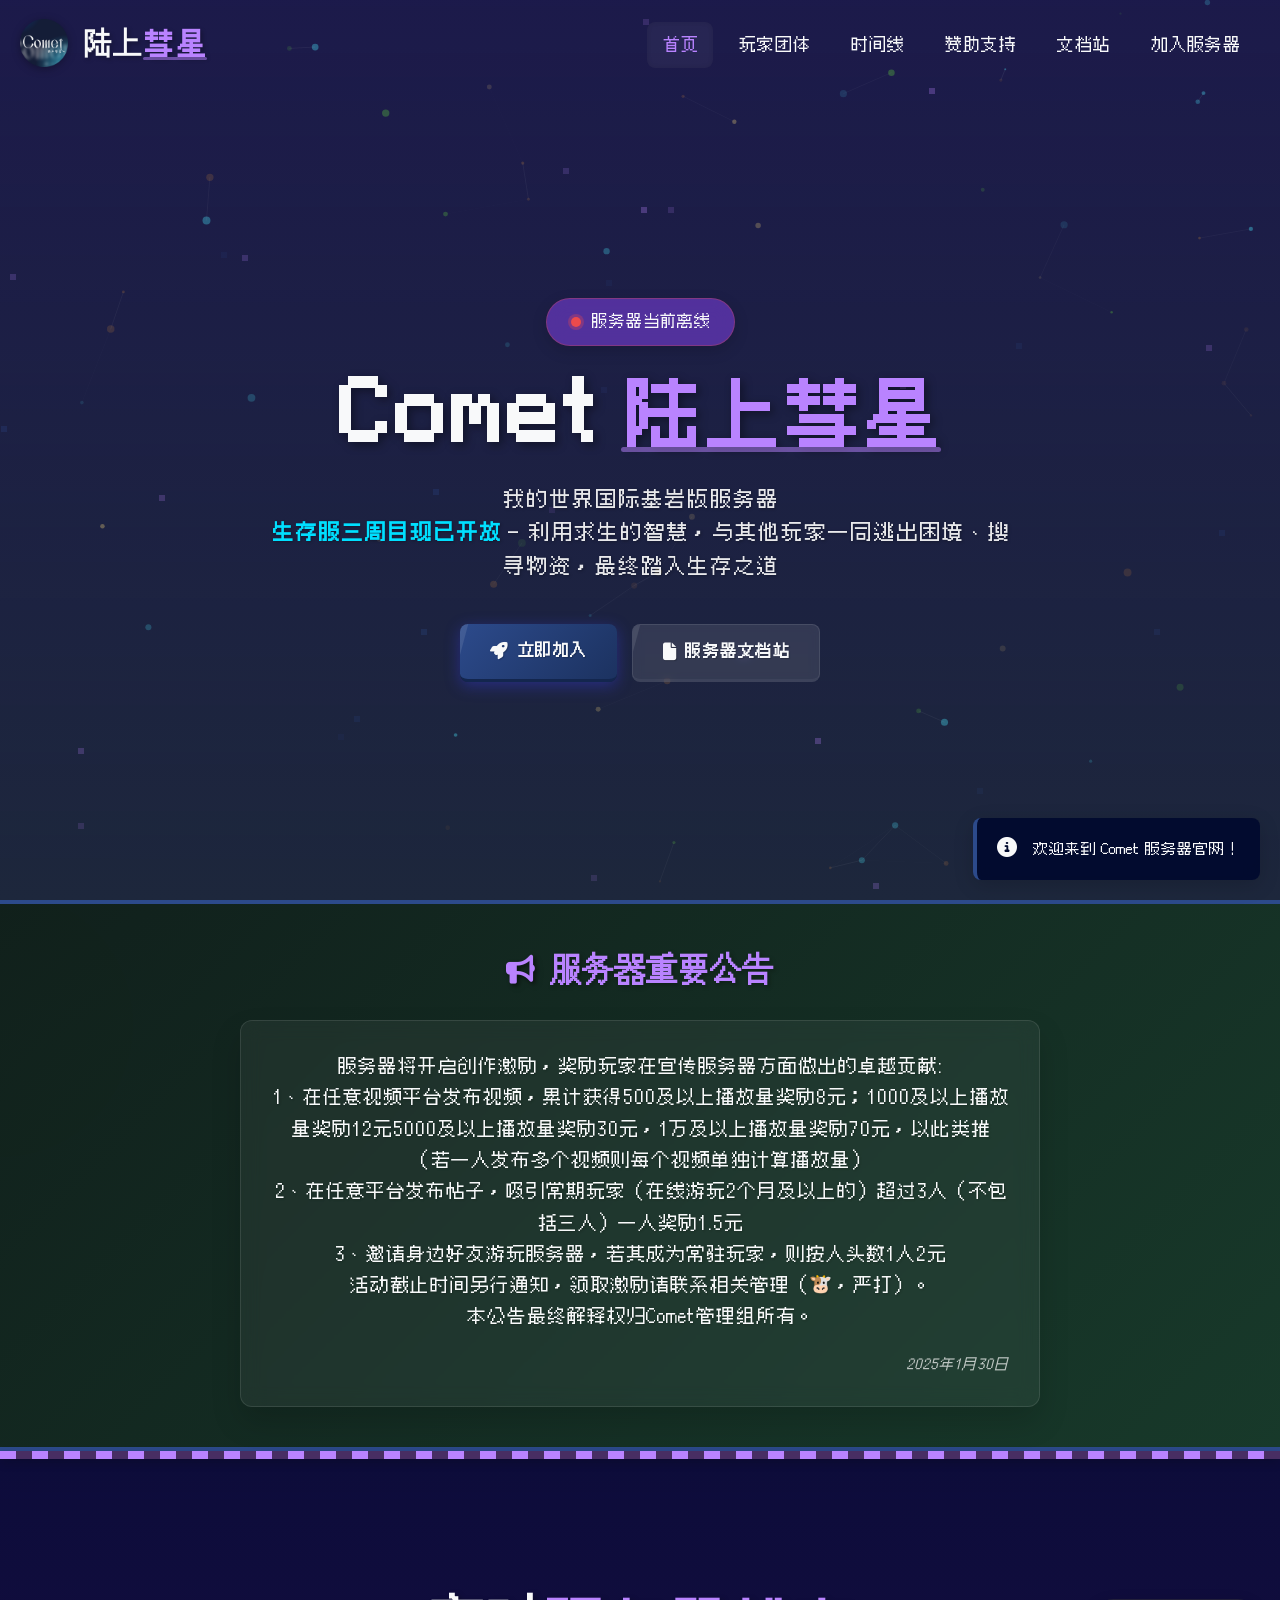
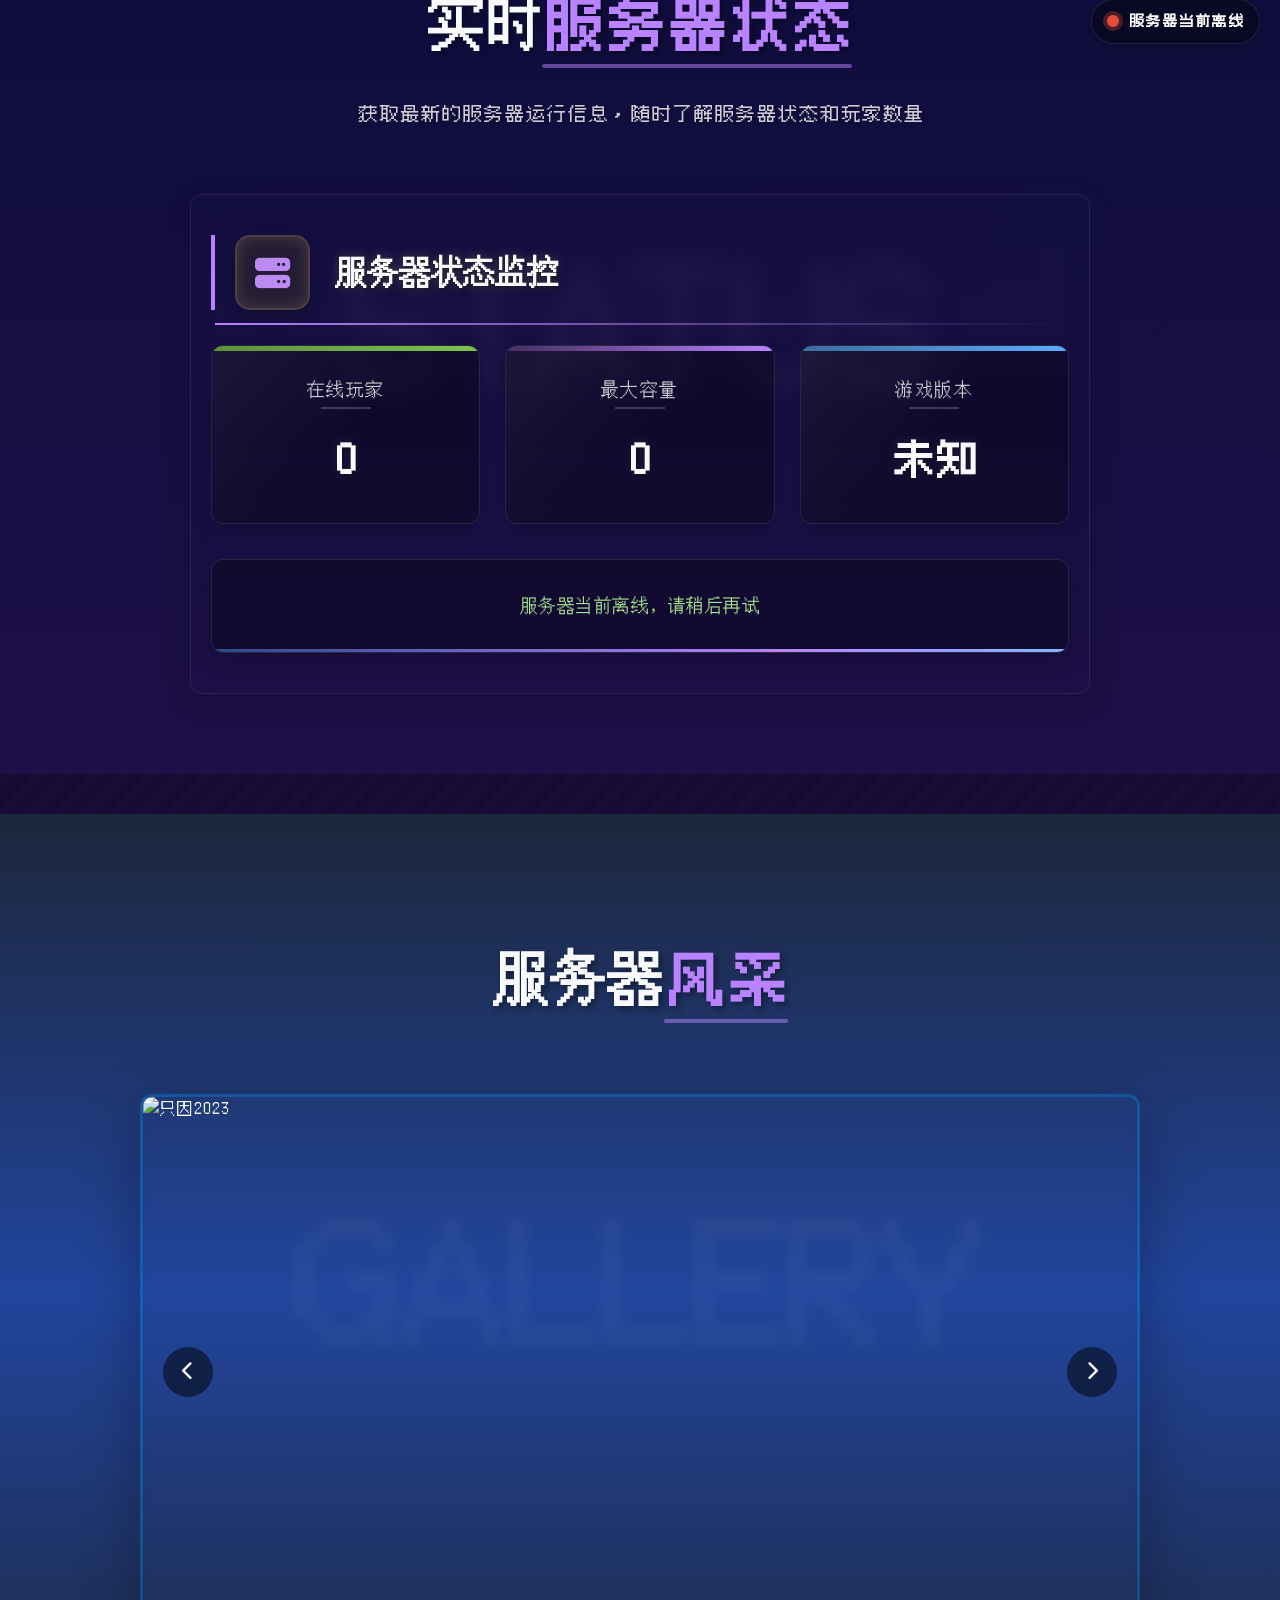
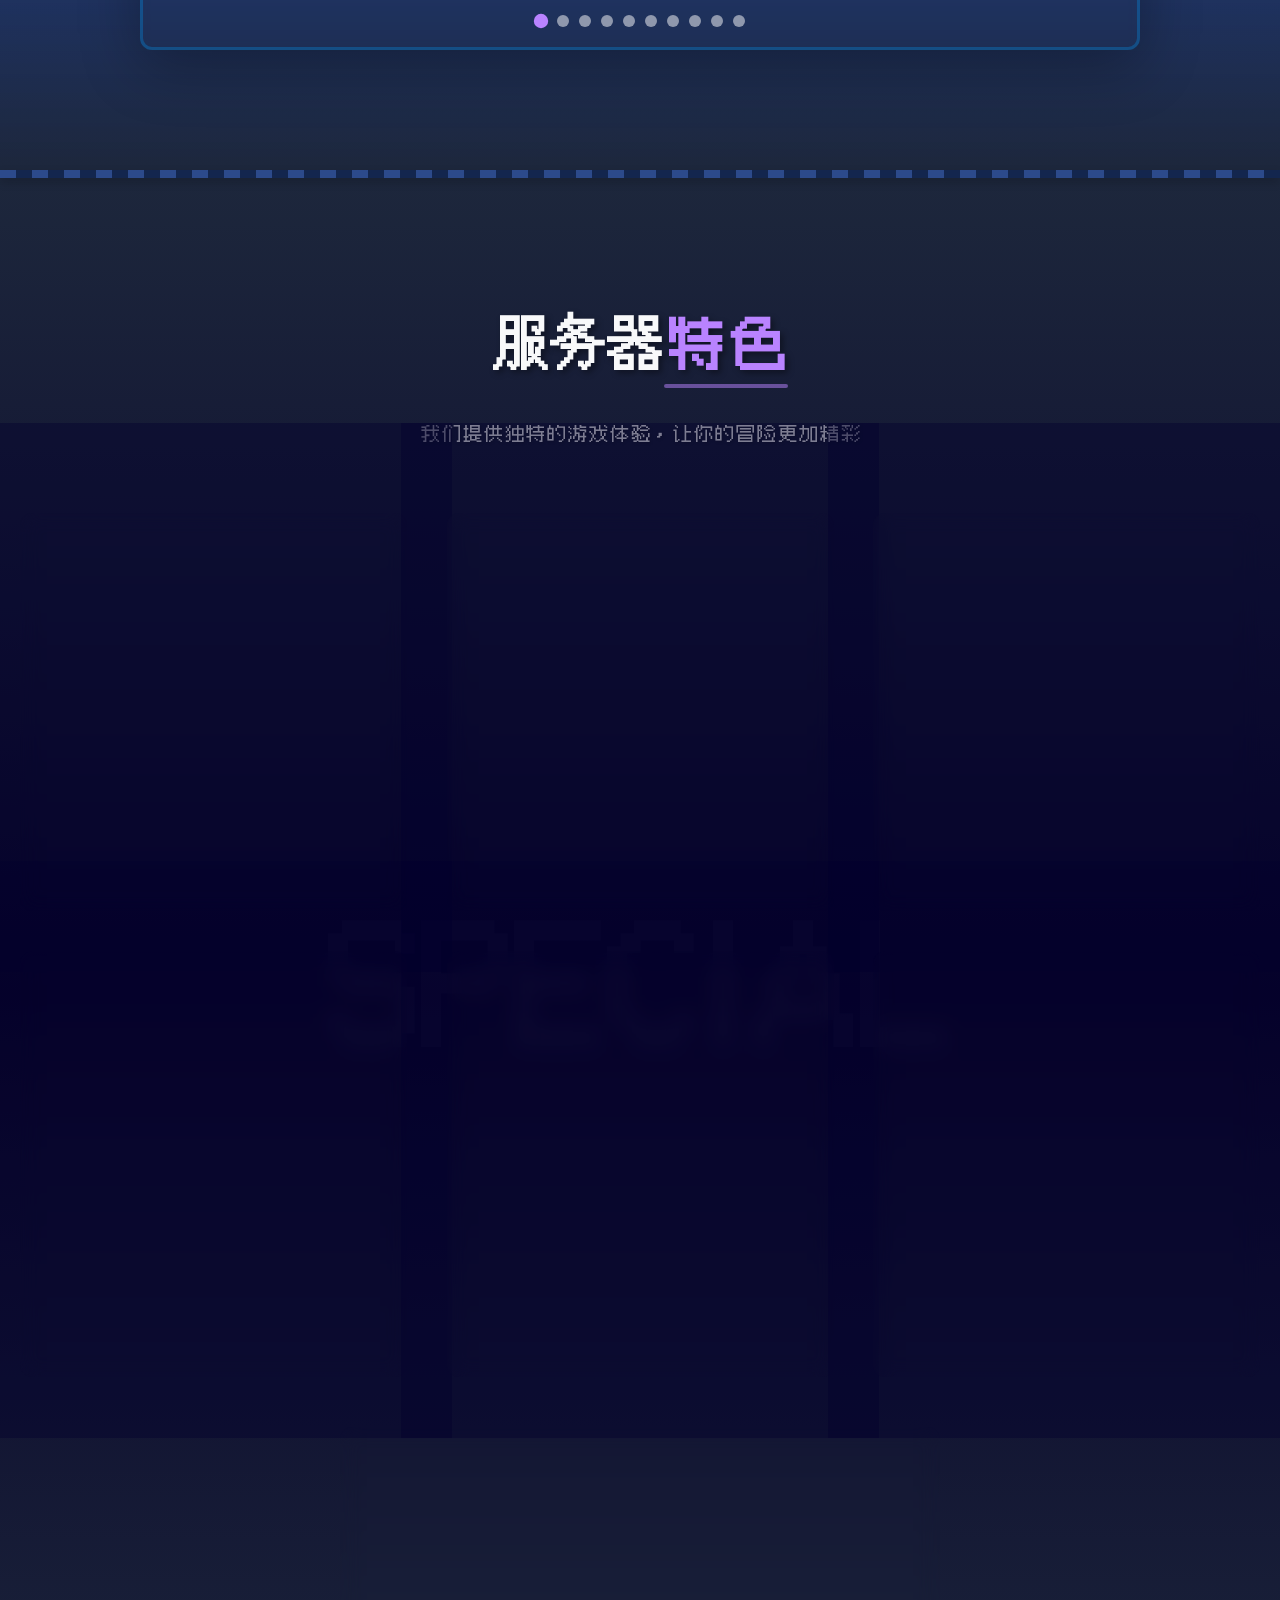
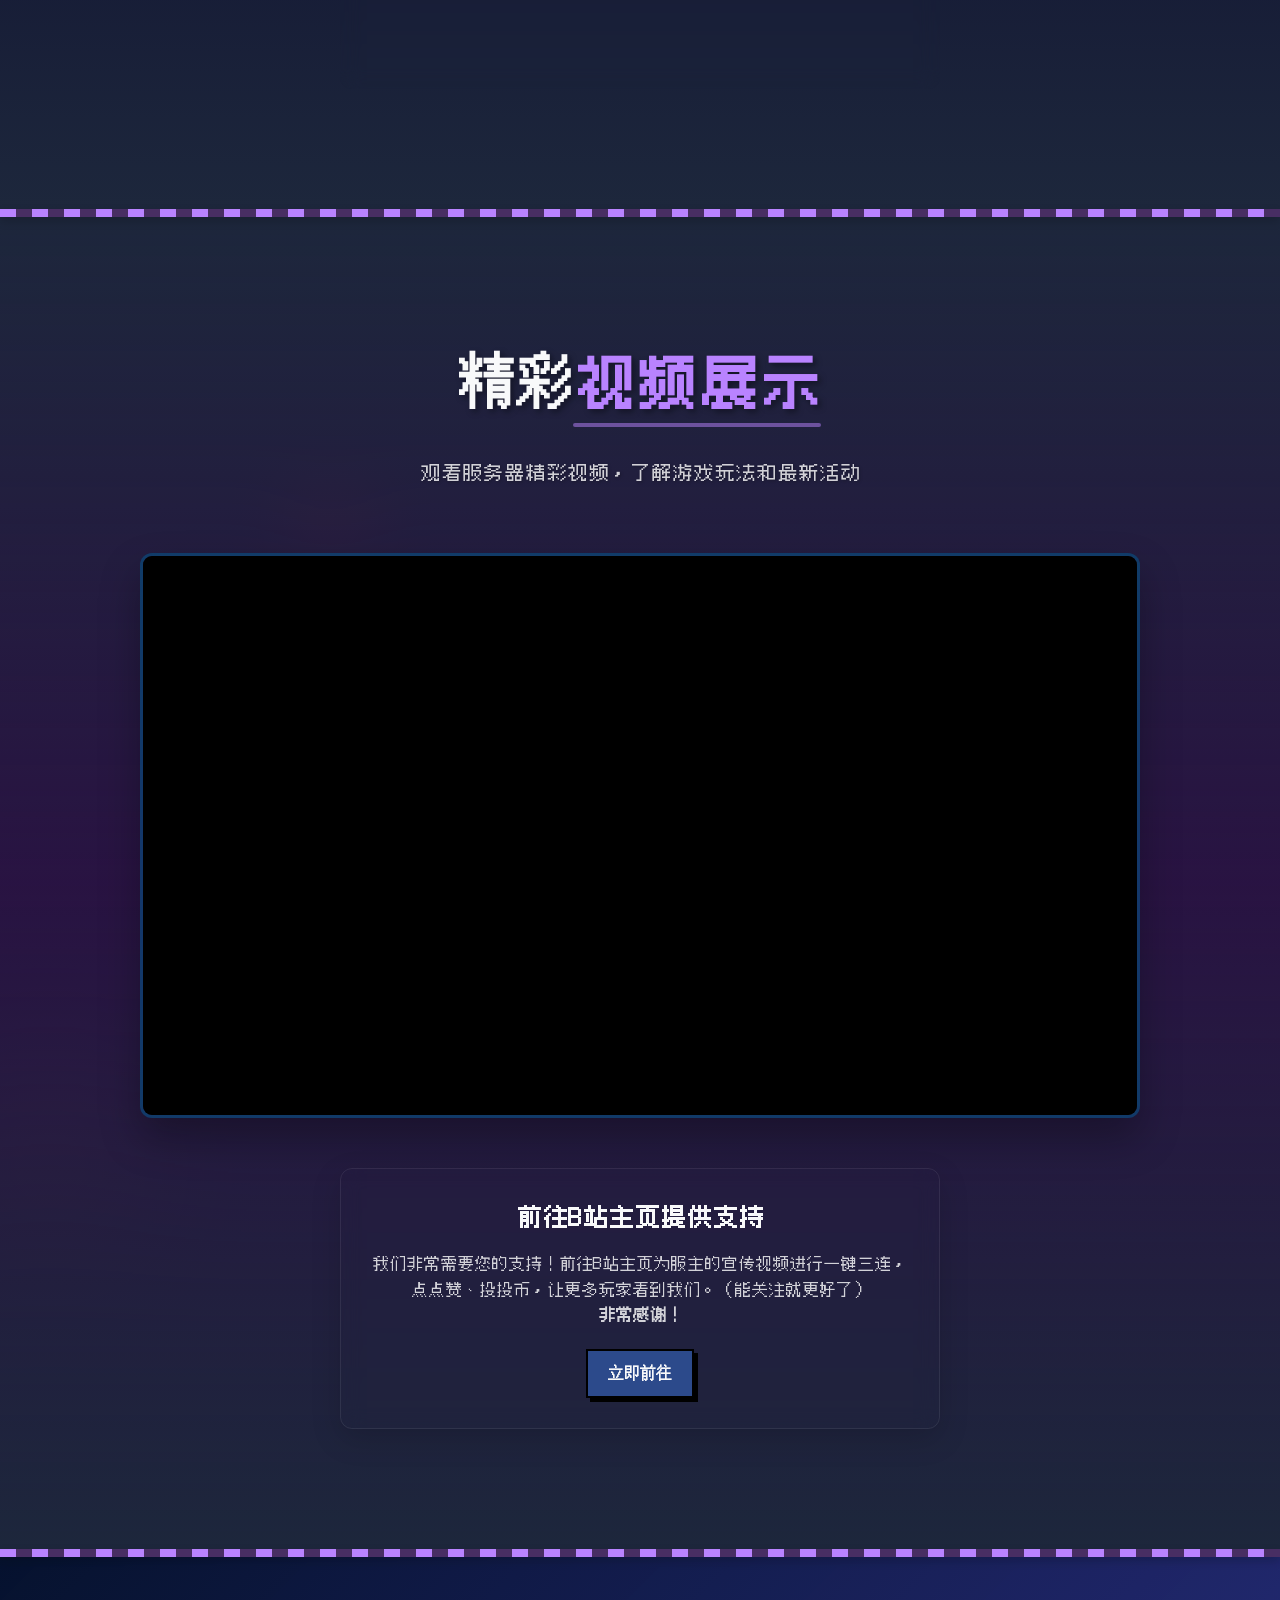
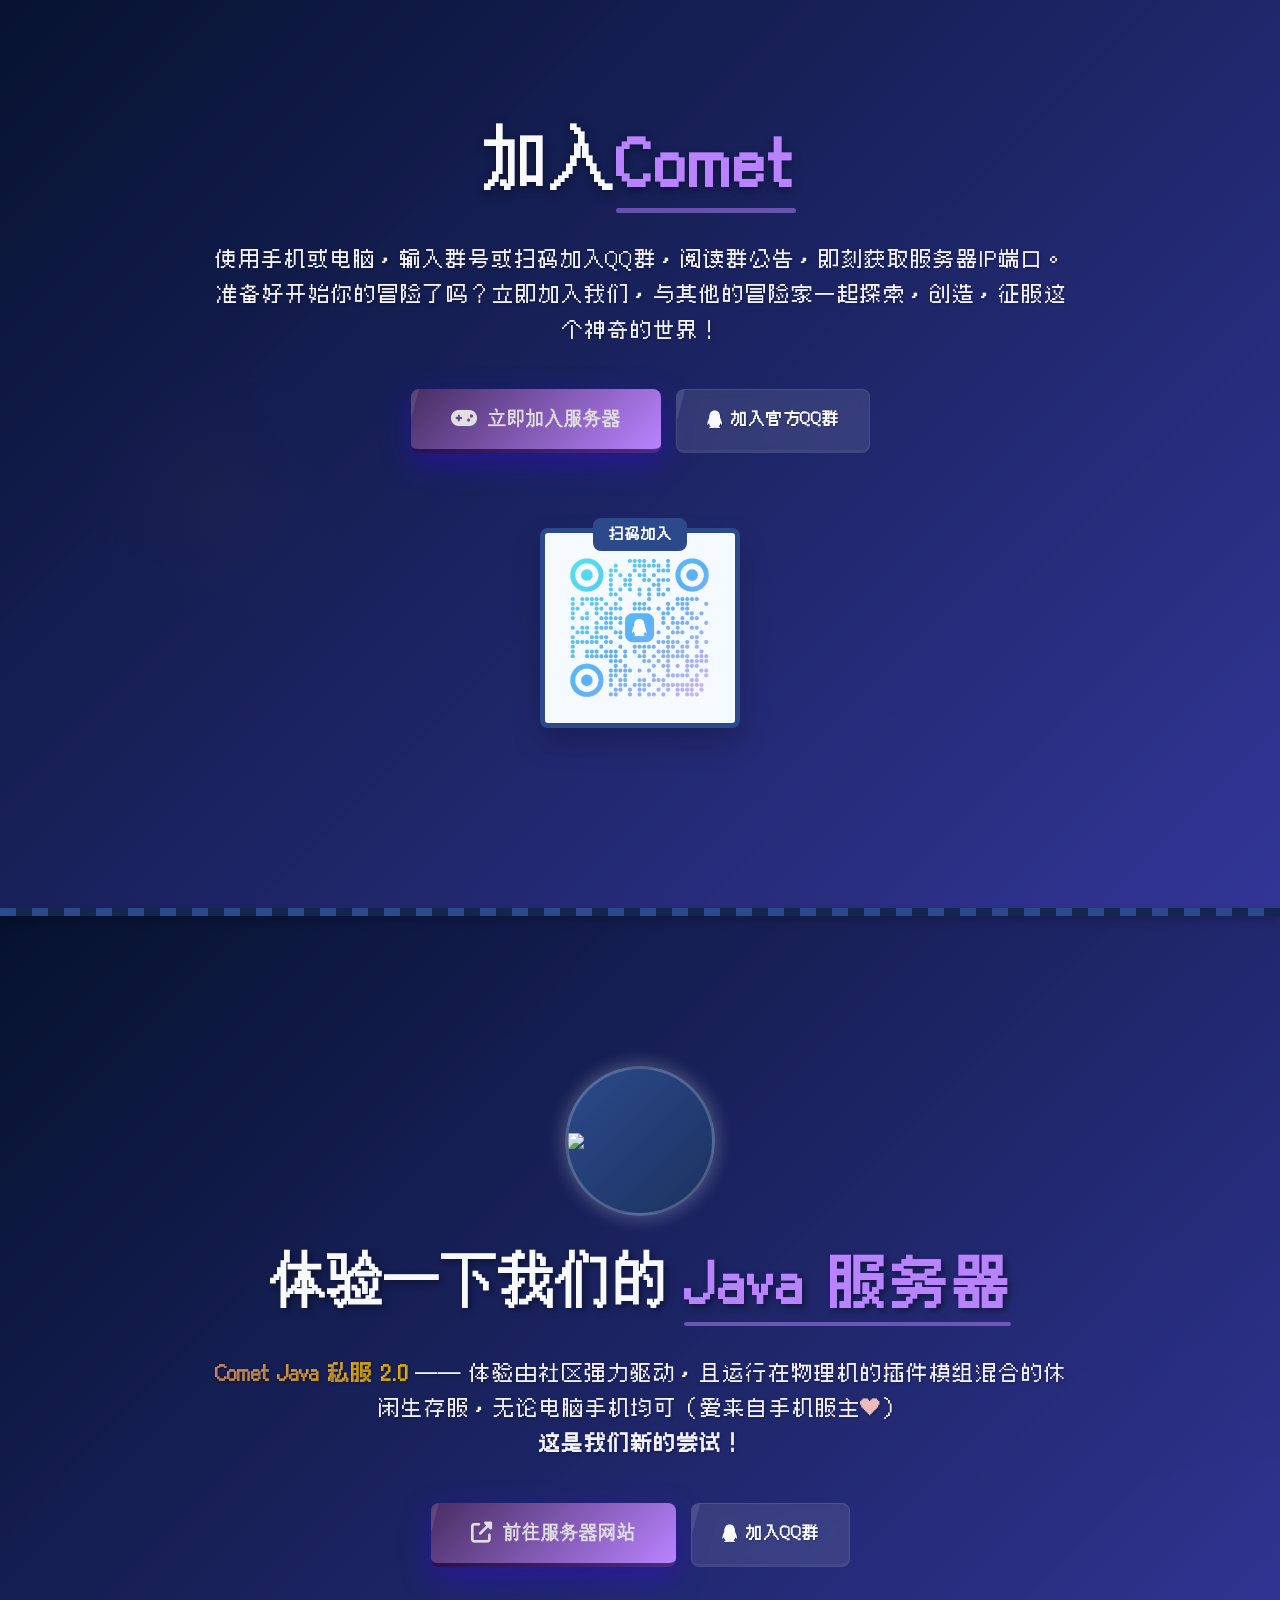
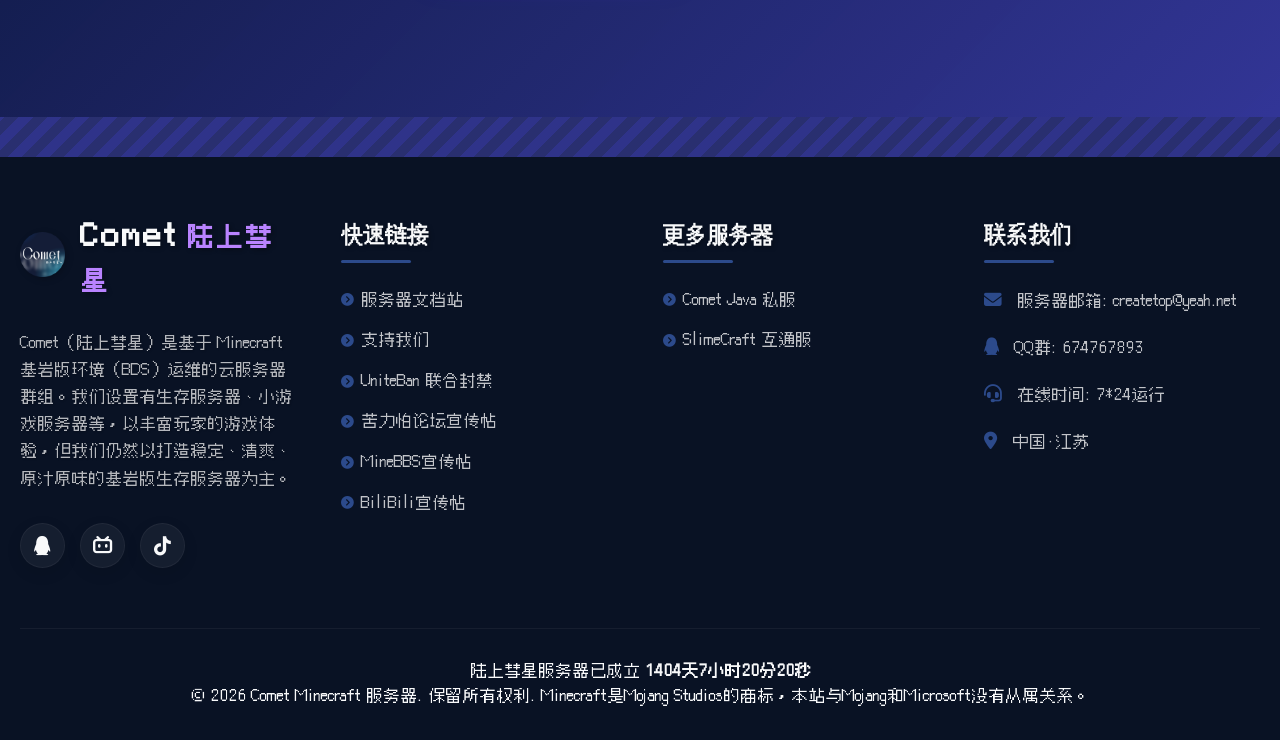
==== commit ddb9e3c1: "时间线新增内容，目前更新到MCG结束。" ====
--- a/index.html
+++ b/index.html
@@ -3,7 +3,7 @@
 <head>
     <meta charset="UTF-8">
     <meta name="viewport" content="width=device-width, initial-scale=1.0">
-    <title>Comet 陆上彗星 - 我的世界基岩版服务器官网</title>
+    <title>Comet 陆上彗星 - 我的世界群组服务器官网</title>
     <link rel="icon" href="assets/images/logo.png" type="image/png">
     <link rel="stylesheet" href="https://cdnjs.cloudflare.com/ajax/libs/font-awesome/6.4.0/css/all.min.css">
     <link rel="stylesheet" href="https://cdnjs.cloudflare.com/ajax/libs/animate.css/4.1.1/animate.min.css">
@@ -106,6 +106,24 @@
         justify-content: center;
         gap: 10px;
         z-index: 10;
+    }
+
+    .subserver-bg {
+        position: absolute;
+        top: 0;
+        left: 0;
+        width: 100%;
+        height: 100%;
+        background-image: url('https://cdn.ipfsscan.io/weibo/large/008EsglKly1ib5lqr9atqj31410u010i.jpg');
+        background-size: cover;
+        background-position: center;
+        transition: transform 0.3s ease, filter 0.3s ease;
+        z-index: 0;
+    }
+
+    .subserver-bg.zoomed {
+        transform: scale(1.03);
+        filter: brightness(0.75);
     }
 </style>
 <body>
@@ -139,7 +157,7 @@
                 <ul class="nav-links" id="navLinks">
                     <li><a href="#home">首页</a></li>
                     <li><a href="./team.html">玩家团体</a></li>
-                    <li><a href="./maintenance.html">时间线</a></li>
+                    <li><a href="./timeline.html">时间线</a></li>
                     <li><a href="./donate.html">赞助支持</a></li>
                     <li><a href="https://doc.mccomet.top/" target="_blank">文档站</a></li>
                     <li><a href="#join-us">加入服务器</a></li>
@@ -423,7 +441,7 @@
                 </div>
             </div>
             <h2 class="section-title">体验一下我们的 <span> Java 服务器</span></h2>
-            <p class="subserver-text"><span>Comet Java 私服 2.0 </span>—— 体验由社区强力驱动，且运行在物理机的插件模组混合的养老生存服，无论电脑手机均可（爱来自手机服主<font color="#ECBBBC">❤</font>）<br><strong>这是我们新的尝试！</strong></p>
+            <p class="subserver-text"><span>Comet Java 私服 2.0 </span>—— 体验由社区强力驱动，且运行在物理机的插件模组混合的休闲生存服，无论电脑手机均可（爱来自手机服主<font color="#ECBBBC">❤</font>）<br><strong>这是我们新的尝试！</strong></p>
 
             <div class="btn-group">
                 <a href="https://server.comet.qzz.io" target="_blank" class="btn btn-join">
--- a/style.css
+++ b/style.css
@@ -15,6 +15,10 @@
 }
 
 :root {
+    --ct: #65499B;
+    --mcg: #333333;
+    --mcg-light: #7d7d7d;
+
     --primary: #2c4a8b;
     --primary-light: #6083cf;
     --primary-dark: #13264e;
@@ -271,6 +275,56 @@
     text-shadow: 1px 1px 3px rgba(0, 0, 0, 0.3);
 }
 
+.intro {
+    margin-top: 50px;
+    display: flex;
+    justify-content: center;
+    text-align: center;
+}
+.intro h3{
+    font-size: 1.5rem;
+    margin: 0px 0 7px;
+}
+.intro-card {
+    text-align: center;
+    padding: 40px 33px;
+    margin: 0 2em 0;
+    max-width: 810px;
+}
+.intro-icon-container {
+    width: 80px;
+    height: 80px;
+    margin: -5px auto 20px;
+    background: rgba(0, 0, 0, 0.2);
+    border-radius: 50%;
+    display: flex;
+    align-items: center;
+    justify-content: center;
+    border: 2px solid rgba(255, 255, 255, 0.05);
+    font-size: 1.7rem;
+    color: var(--primary-light)
+}
+.intro-text-container {
+    display: flex; 
+    min-width: 600px; 
+    justify-content: center;
+}
+.intro-tips {
+    margin: 5px 5px 0;
+    display: flex;
+    flex-wrap: wrap;
+    justify-content: center;
+}
+.intro-tips-text {
+    margin: 0 8px 0;
+    font-size: 0.85rem;
+}
+.intro-tips-text i {
+    position: relative;
+    color: #5ABD3C;
+    bottom: -0.09rem;
+}
+
 .row {
     display: flex;
     flex-wrap: wrap;
@@ -2399,24 +2453,6 @@
     margin: auto;
     margin-bottom: 20px;
     position: relative;
-}
-
-.subserver-bg {
-    position: absolute;
-    top: 0;
-    left: 0;
-    width: 100%;
-    height: 100%;
-    background-image: url('https://image.baidu.com/search/down?url=https://wx4.sinaimg.cn/large/008EsglKly1ib5lqr9atqj31410u010i.jpg');
-    background-size: cover;
-    background-position: center;
-    transition: transform 0.3s ease, filter 0.3s ease;
-    z-index: 0;
-}
-
-.subserver-bg.zoomed {
-    transform: scale(1.03);
-    filter: brightness(0.75);
 }
 
 .subserver-section .container {
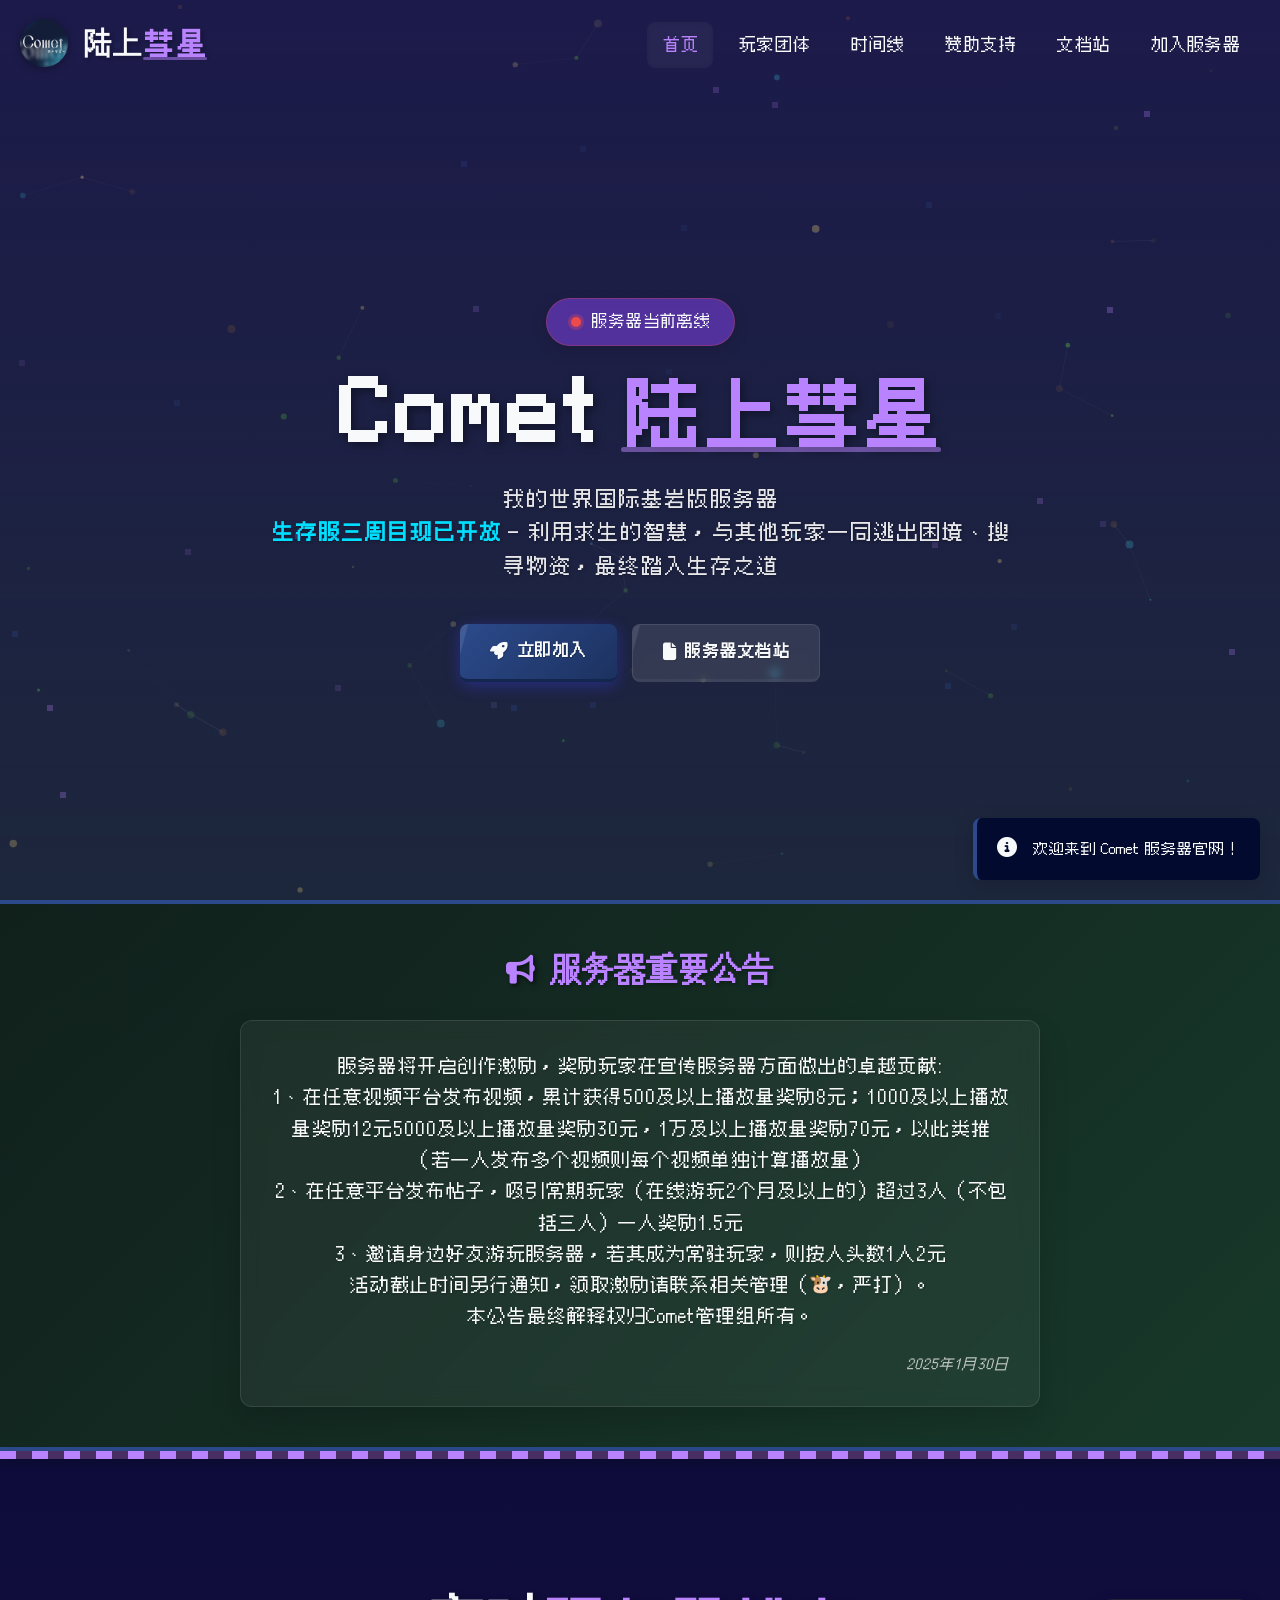
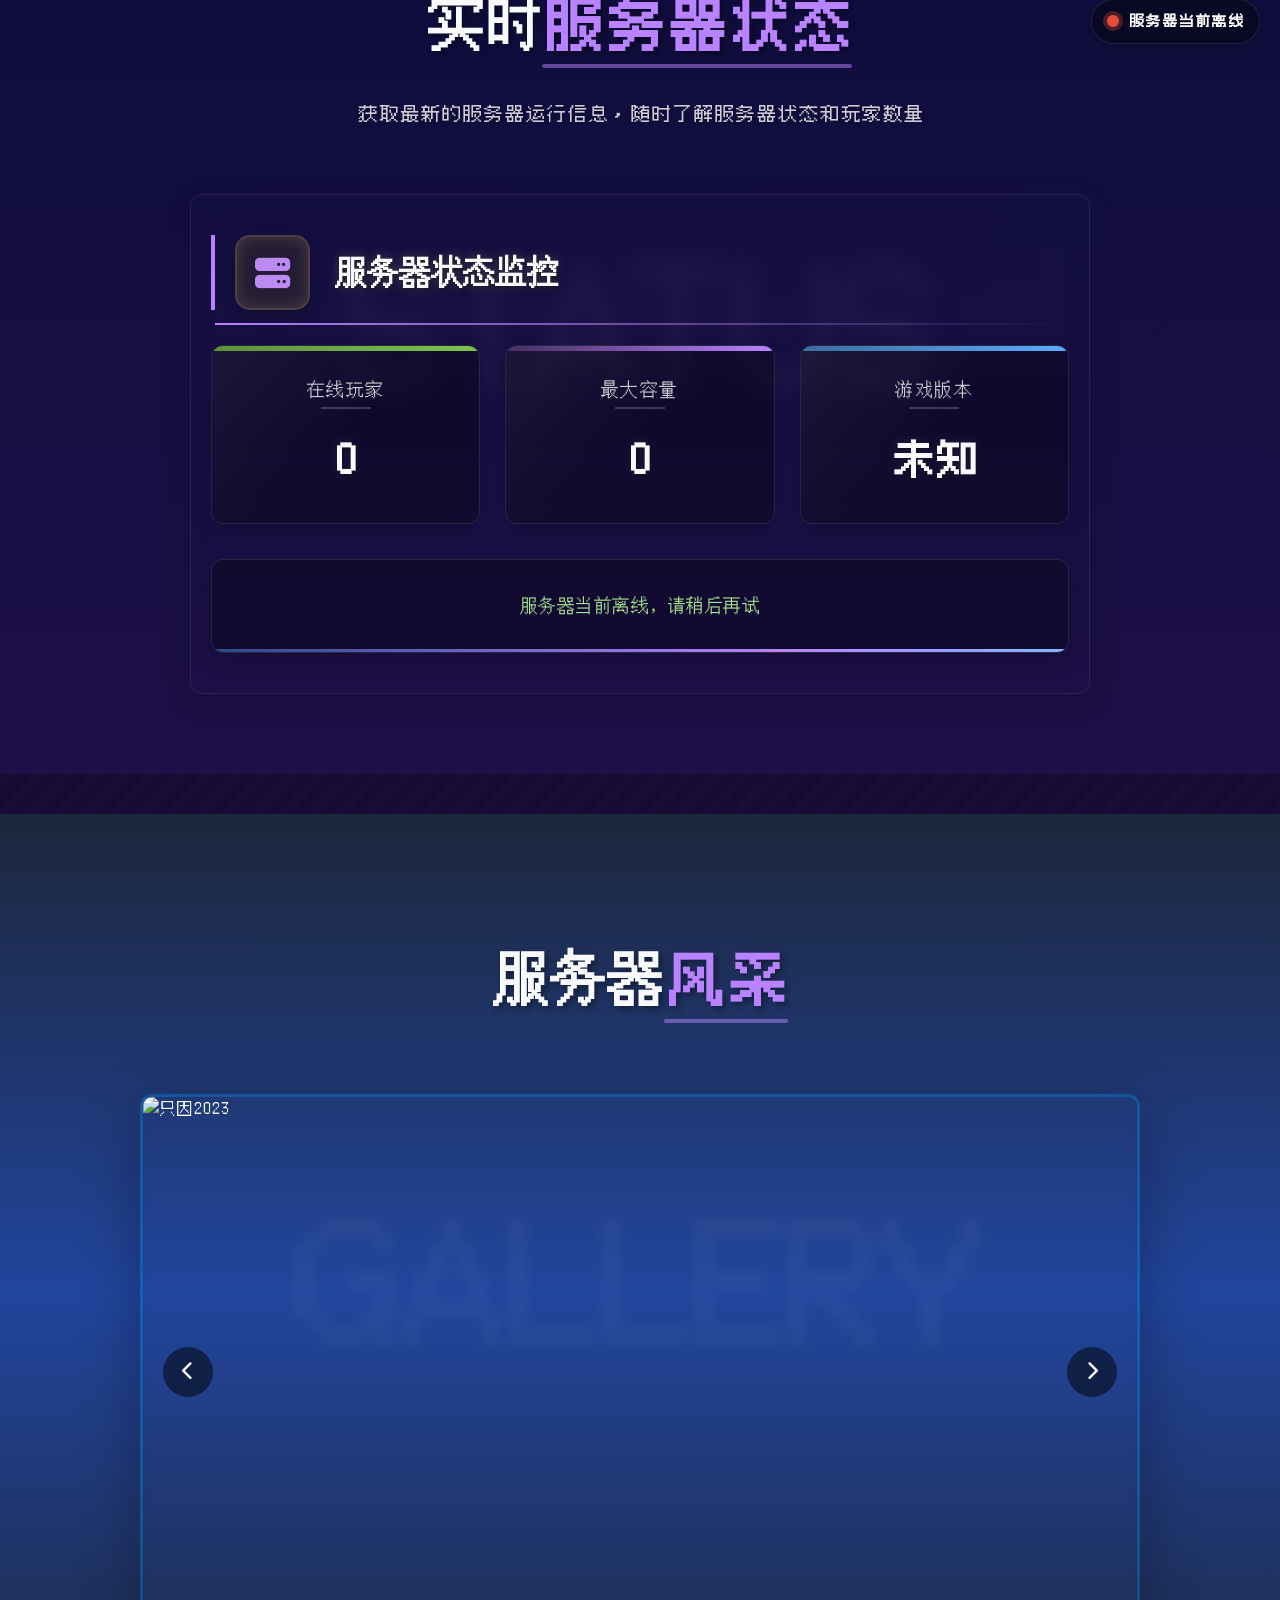
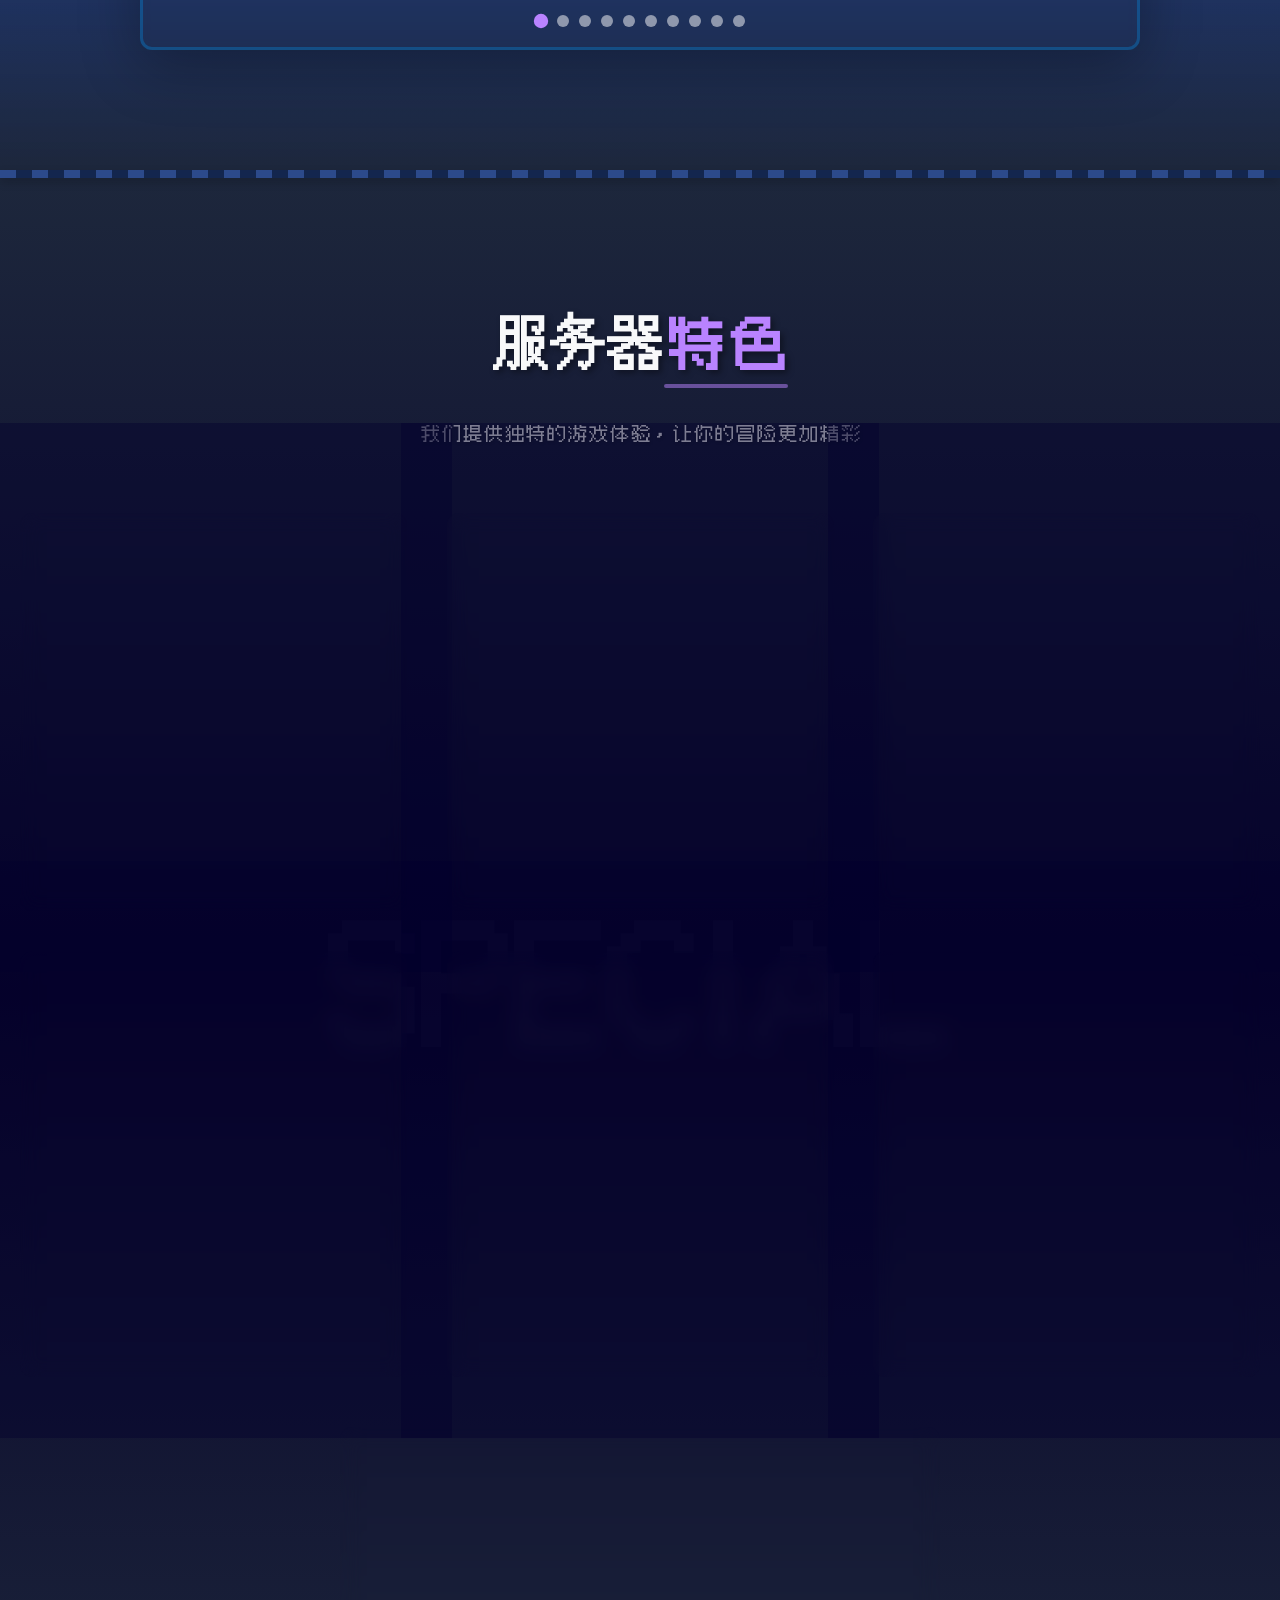
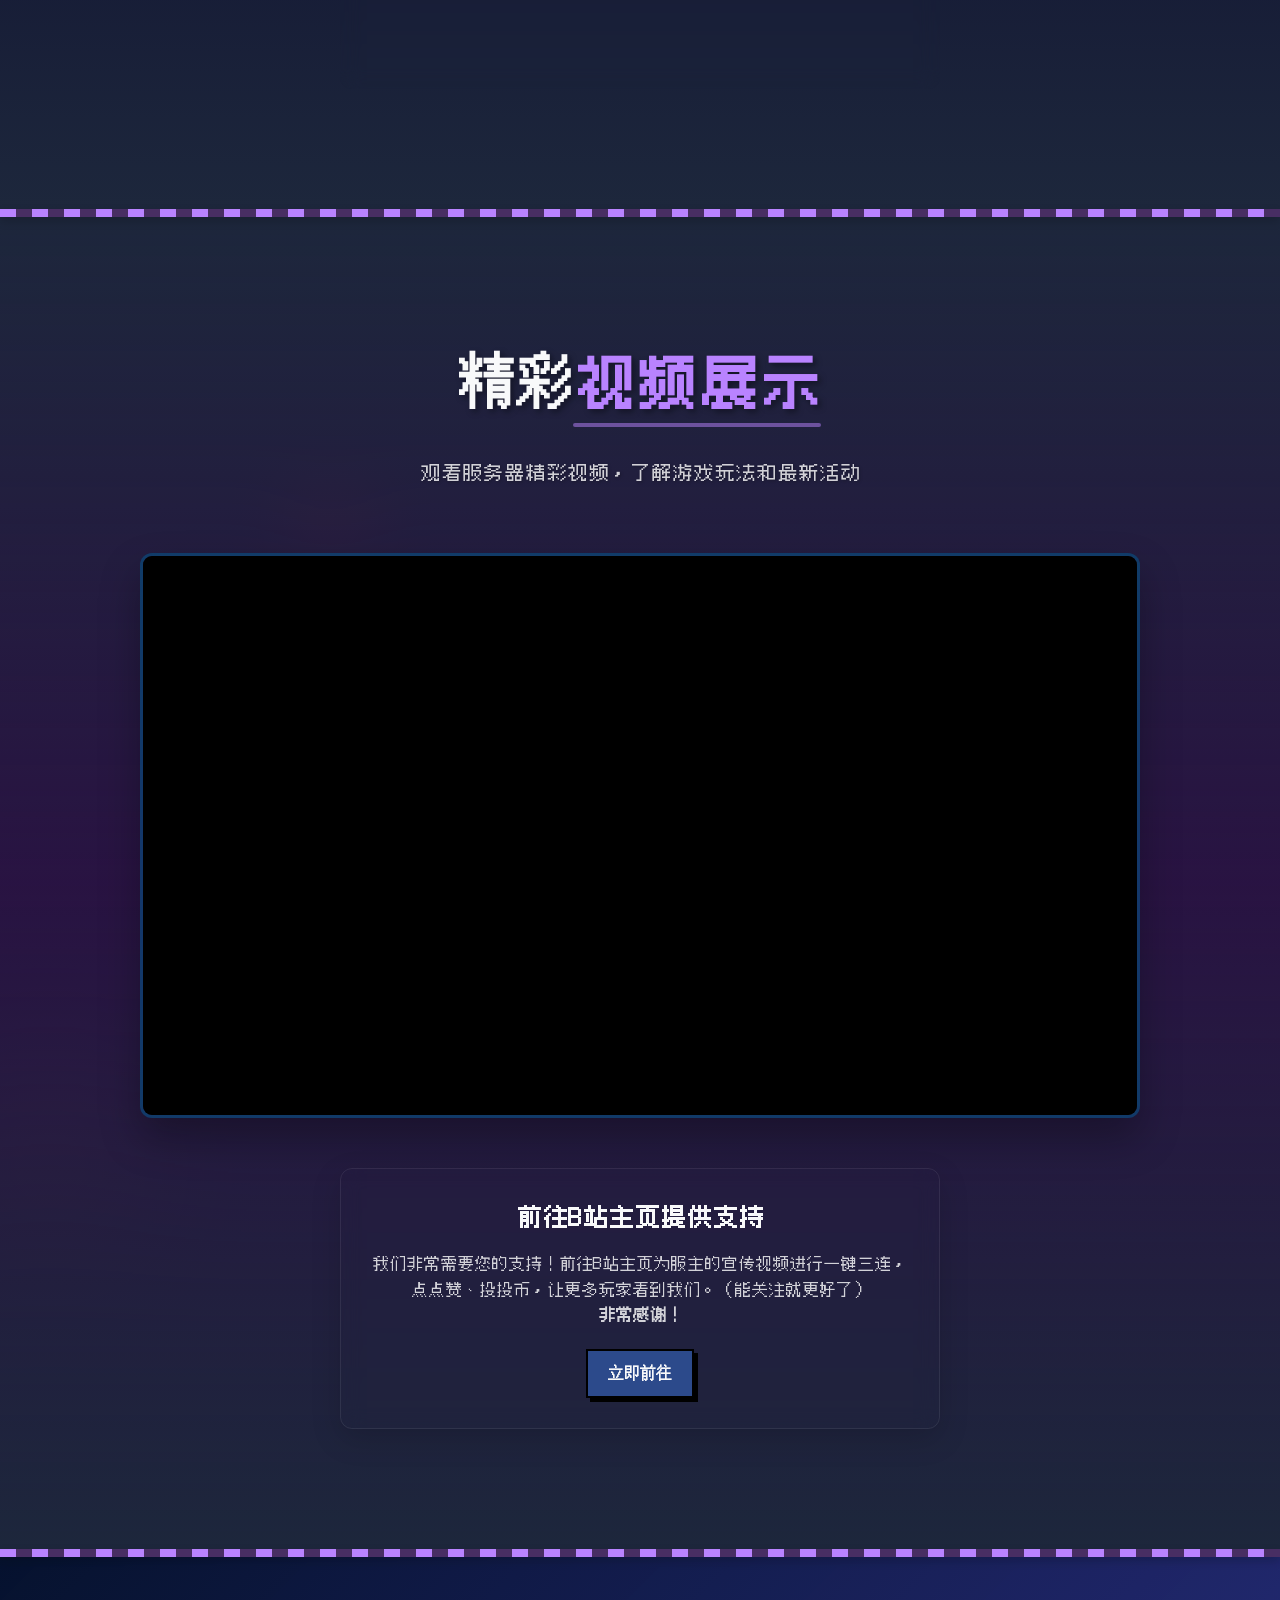
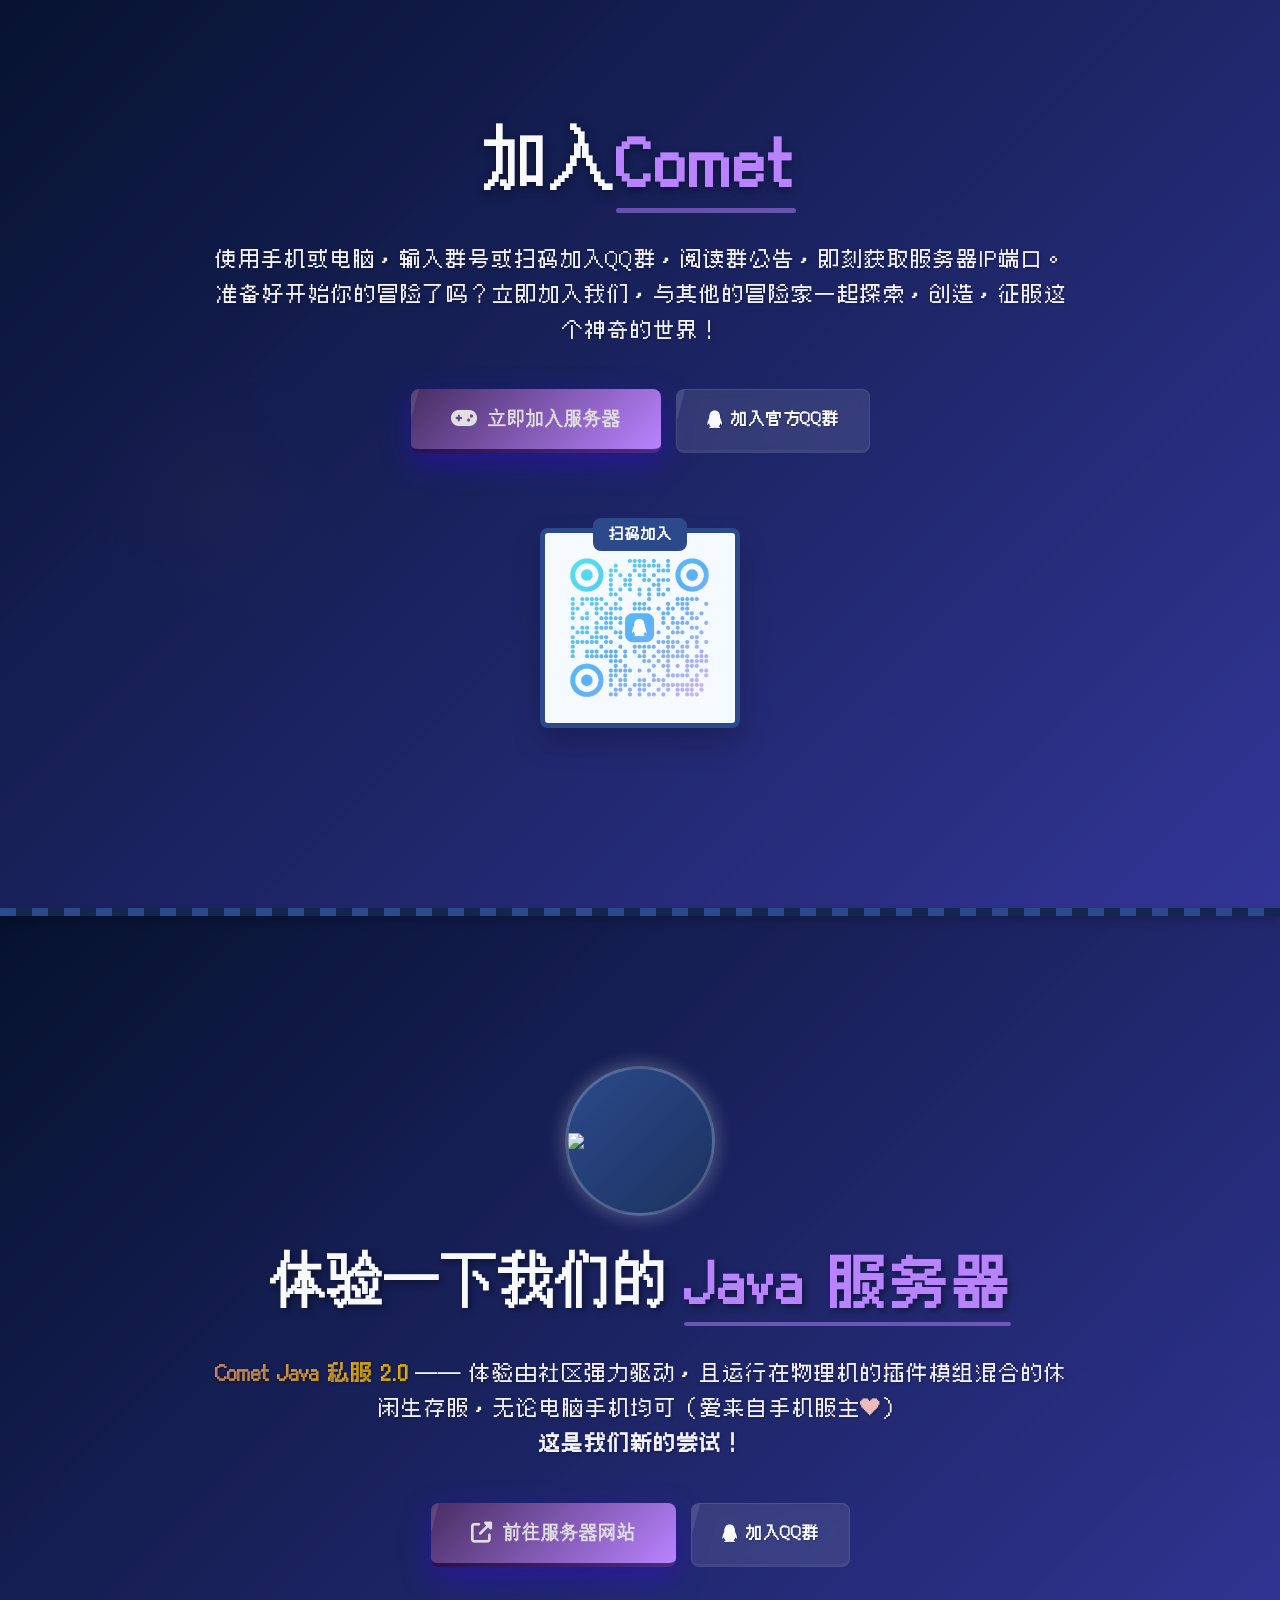
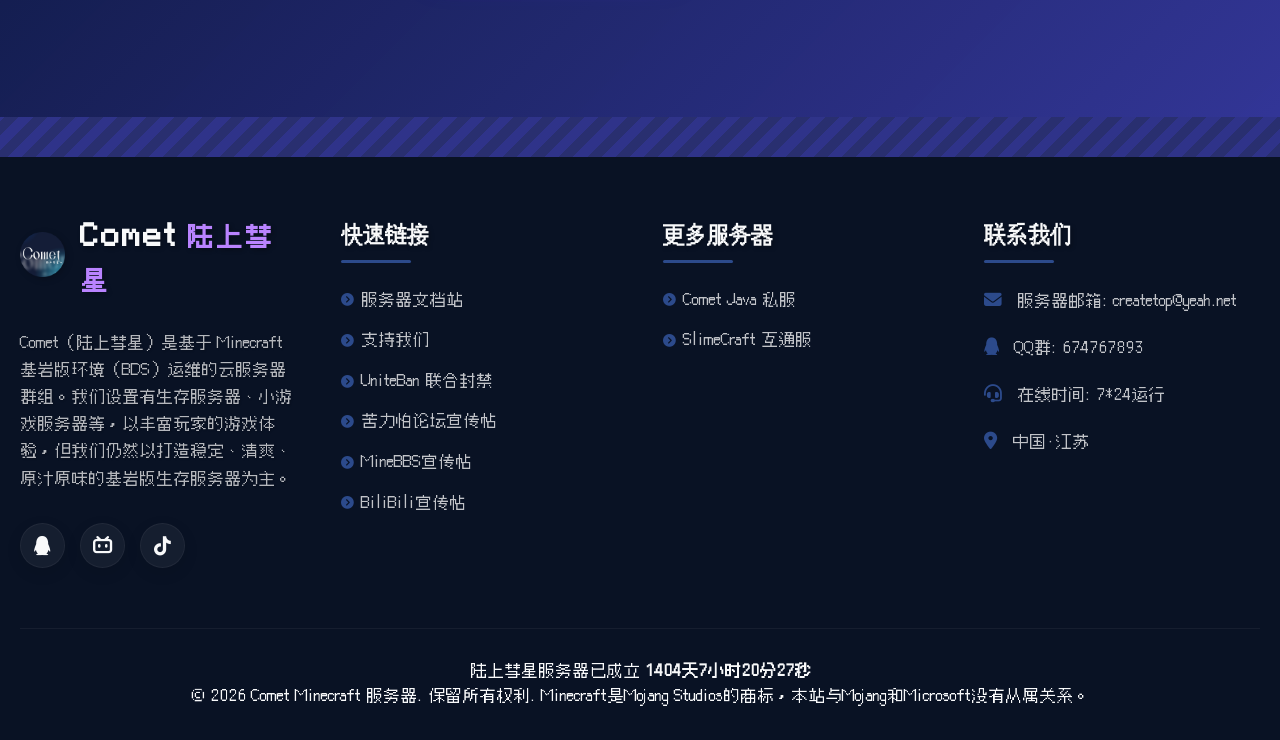
==== commit 0bf675c3: "新增404页面，优化时间线层叠问题" ====
--- a/index.html
+++ b/index.html
@@ -362,7 +362,7 @@
                         <i class="fas fa-compact-disc feature-icon"></i>
                     </div>
                     <h3 class="feature-title">特色资源包</h3>
-                    <p>服务器配备背景音乐包，玩家在冒险时可聆听到来自提瓦特和泰拉之地的音声。服务器还具有唱片包，音乐由社区举荐，美妙动人的音乐，附和精心制作的唱片材质，在游戏内和小伙伴们共同聆听。<br>（进服需下载约50MB的资源包 ）</p>
+                    <p>服务器配备背景音乐包，玩家在冒险时可聆听到来自提瓦特和泰拉之地的音声。服务器还具有唱片包，音乐由社区举荐，美妙动人的音乐，附和精心制作的唱片材质，在游戏内和小伙伴们共同聆听。<br>（进服需下载约50MB的资源包，这些资源包对服务器玩法完全没有影响，请放心下载）</p>
                 </div>
             </div>
             <div class="team-join">
--- a/style.css
+++ b/style.css
@@ -17,7 +17,7 @@
 :root {
     --ct: #65499B;
     --mcg: #333333;
-    --mcg-light: #7d7d7d;
+    --mcg-light: #5e5e5e;
 
     --primary: #2c4a8b;
     --primary-light: #6083cf;
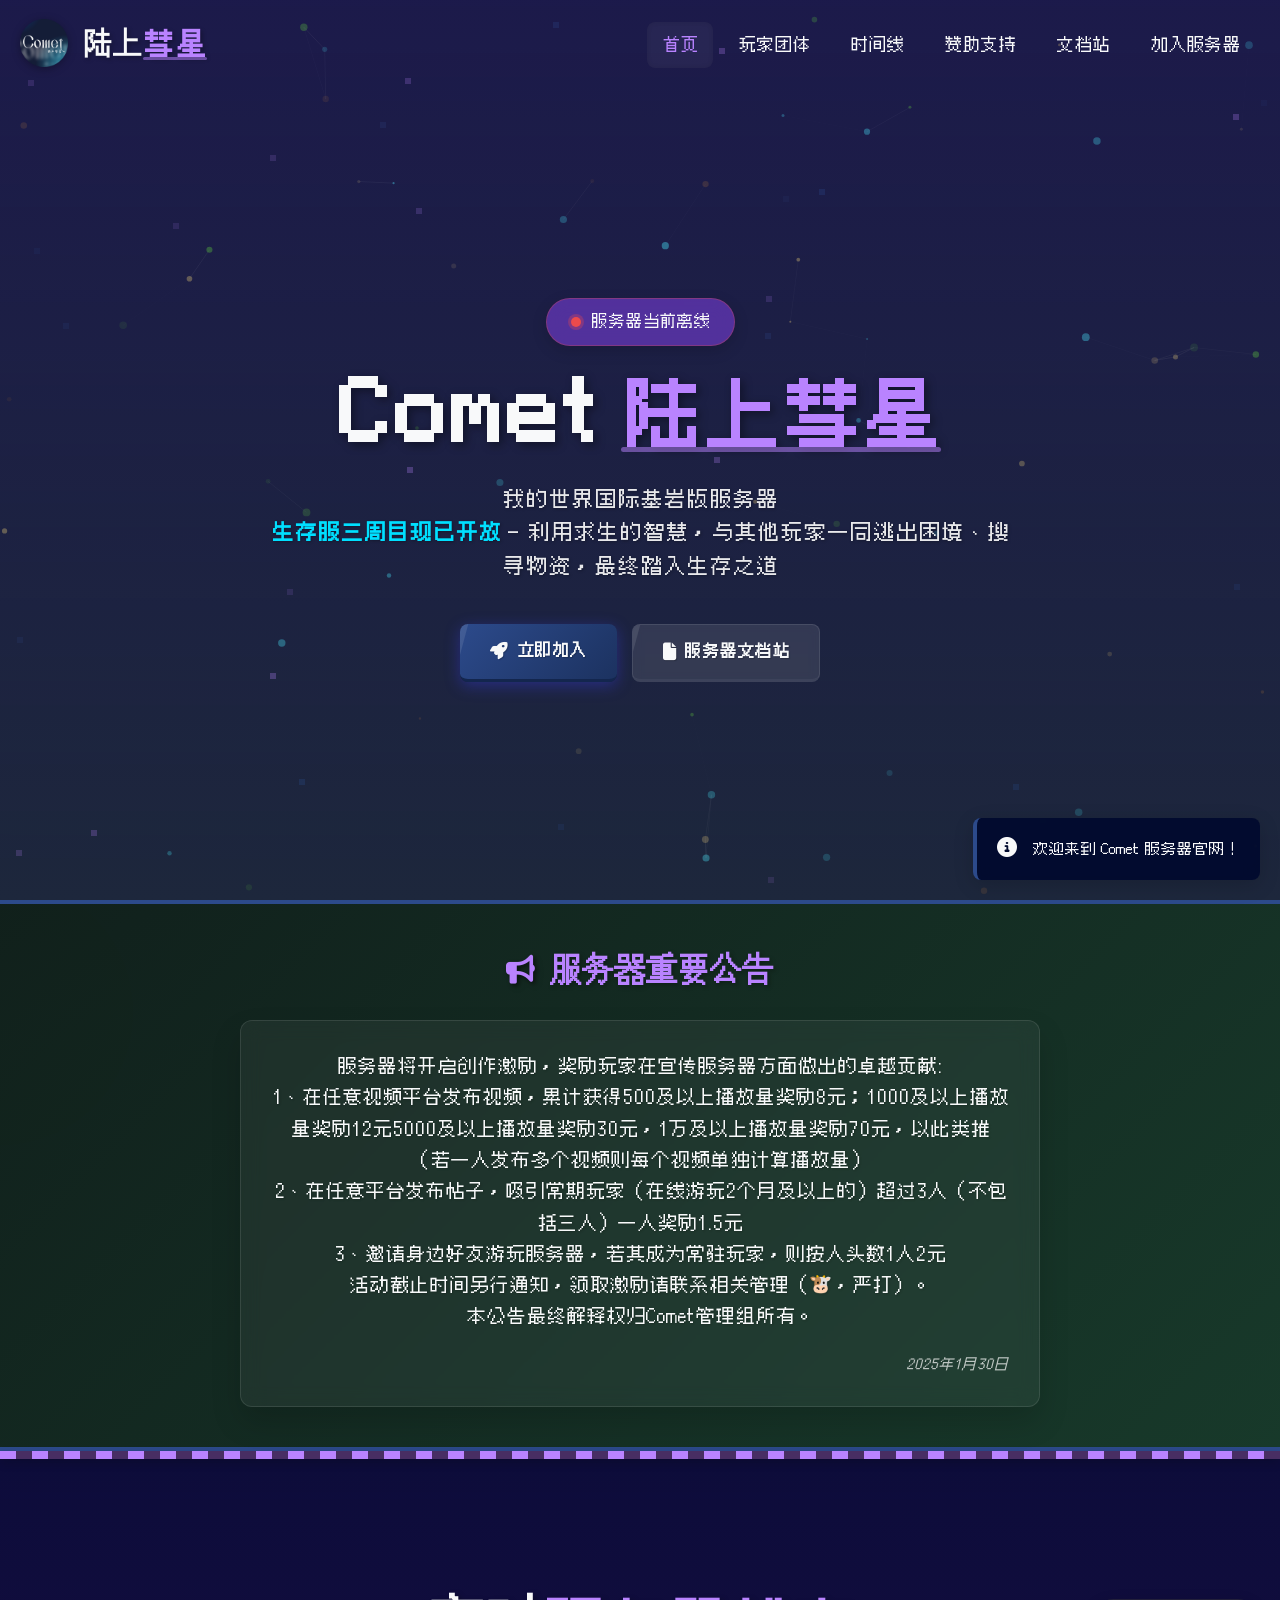
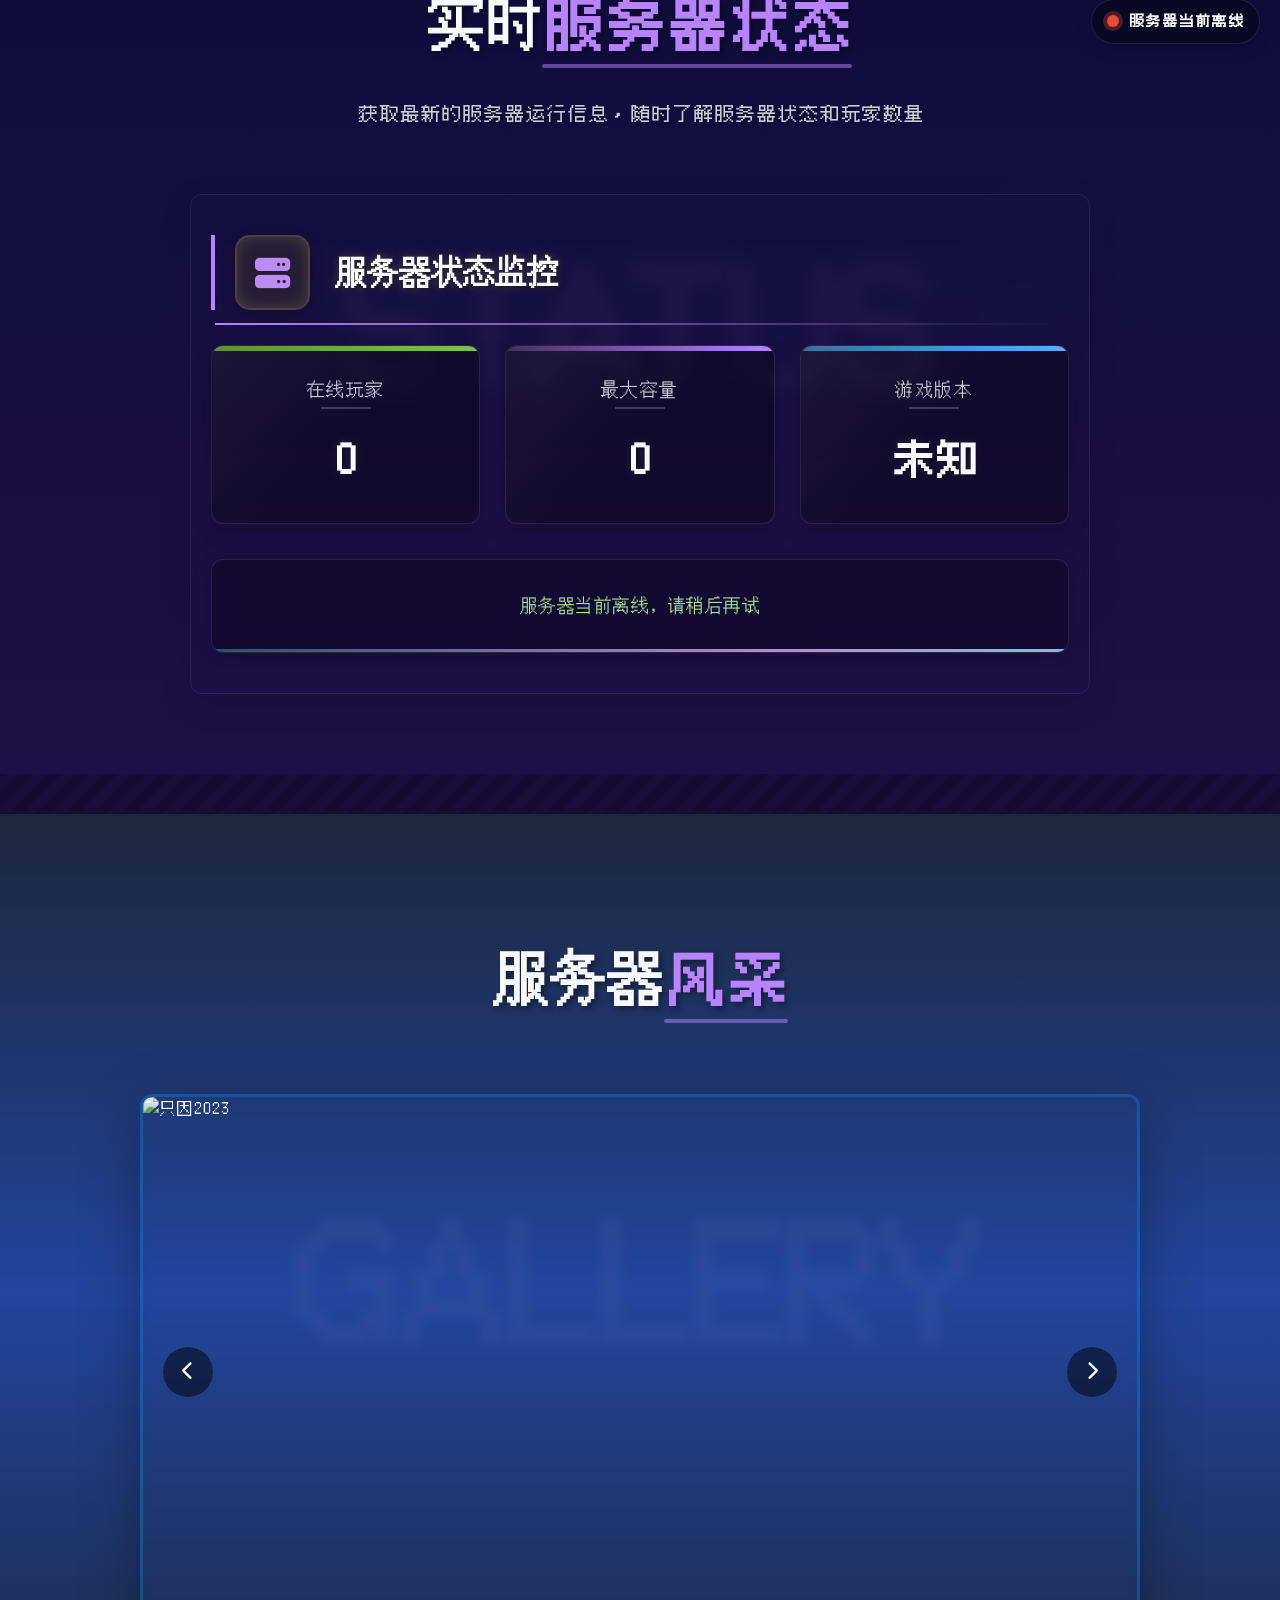
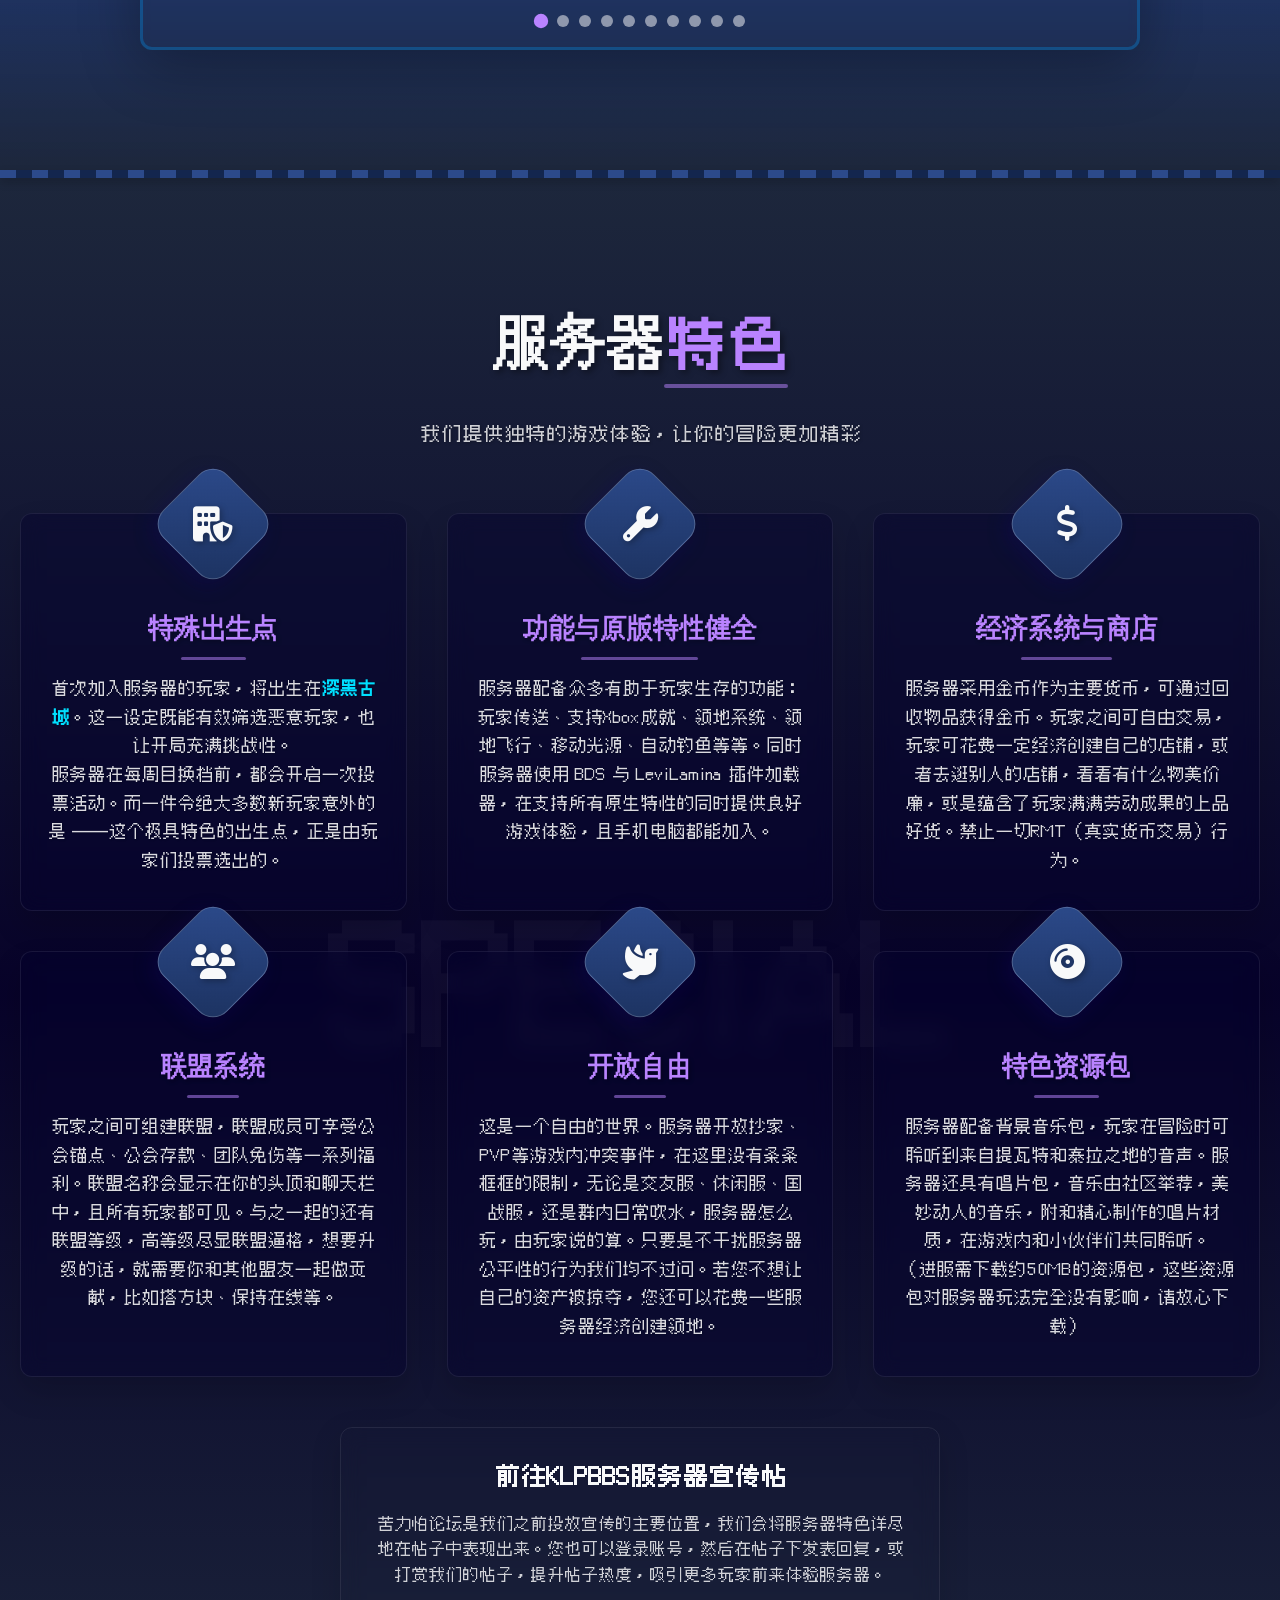
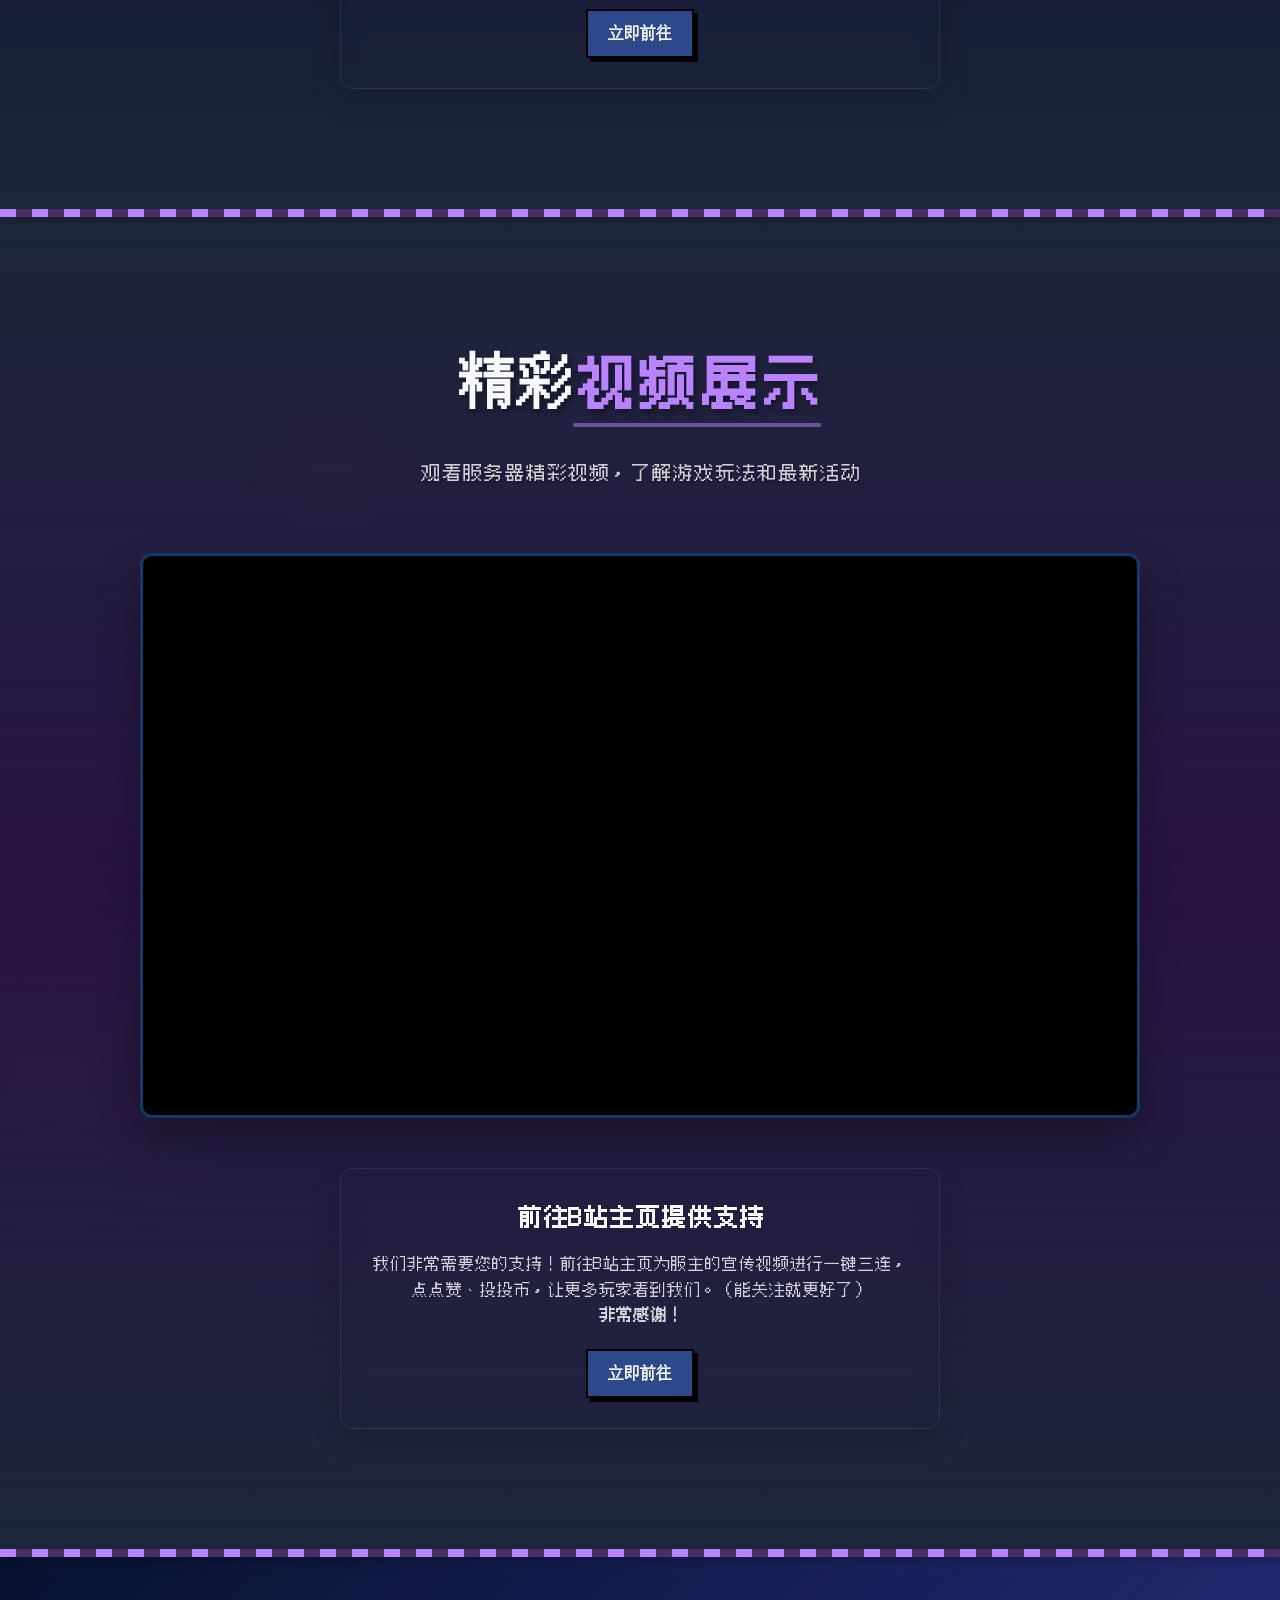
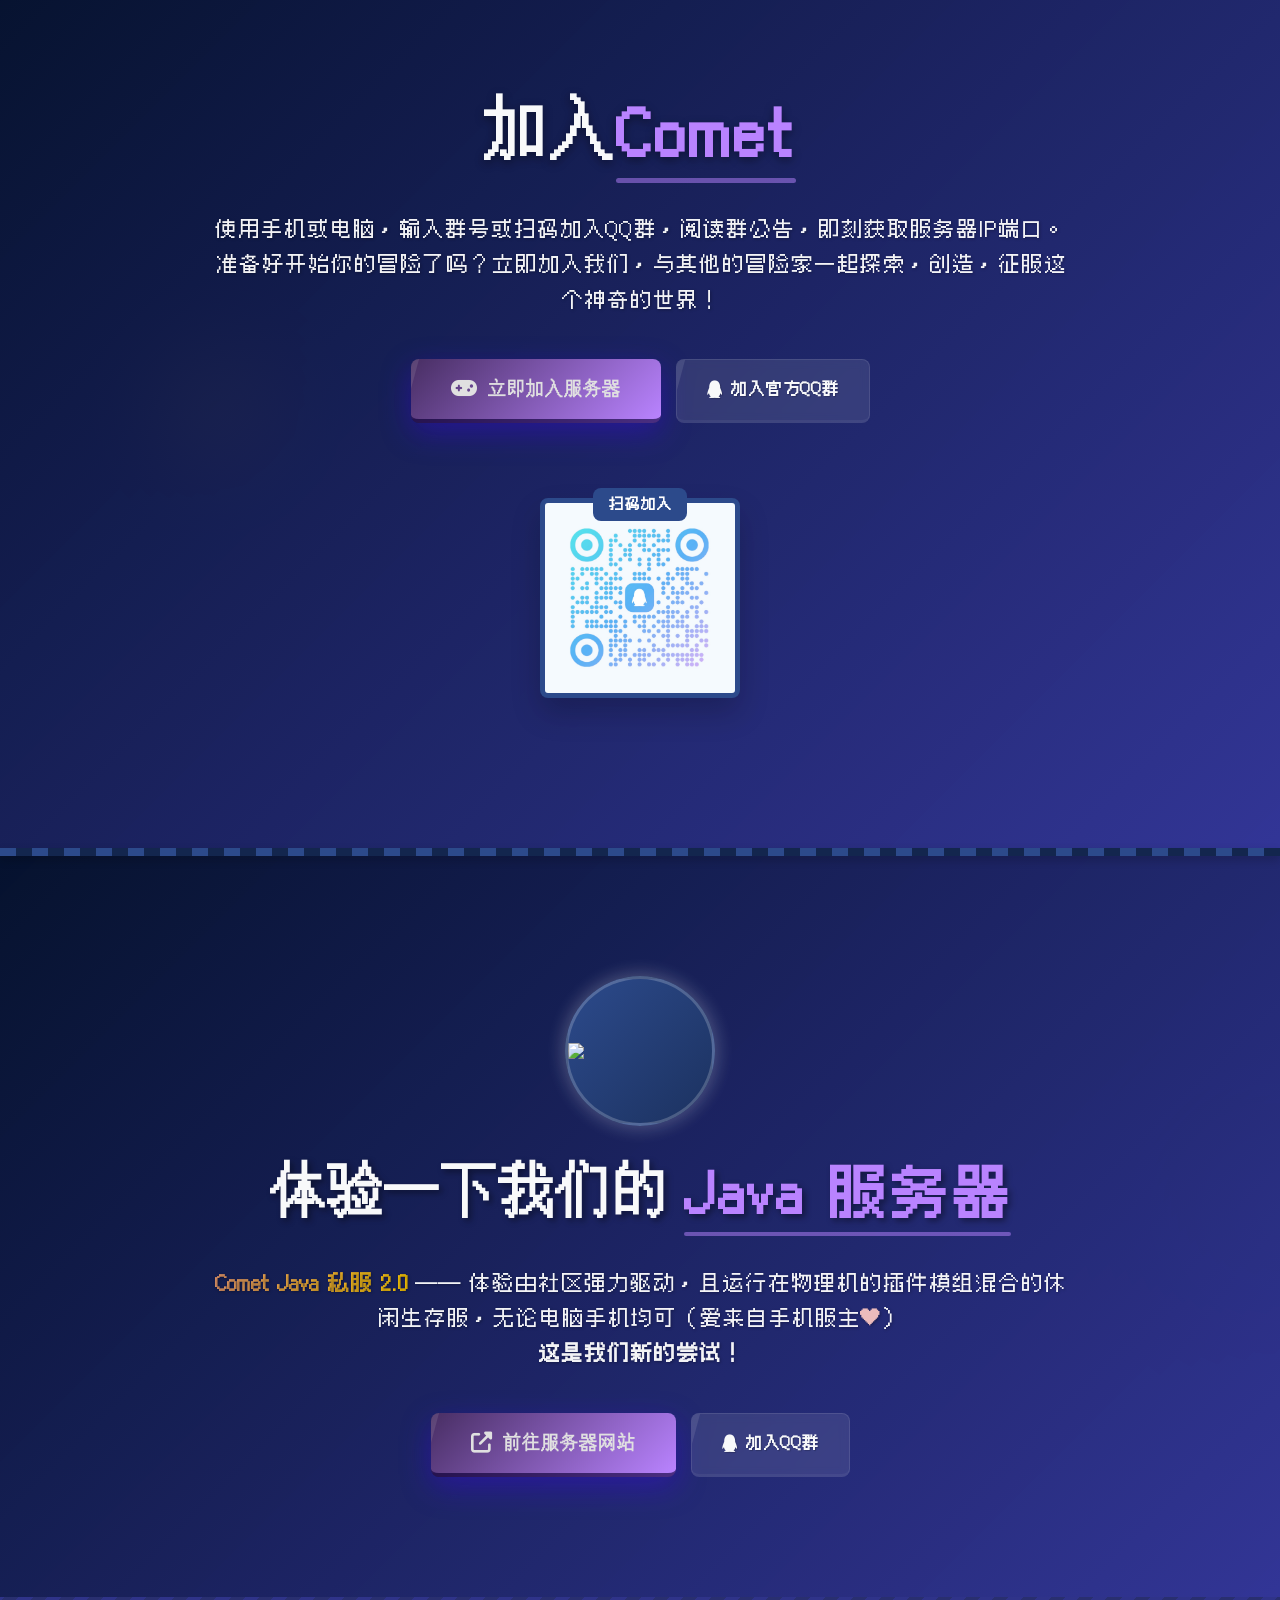
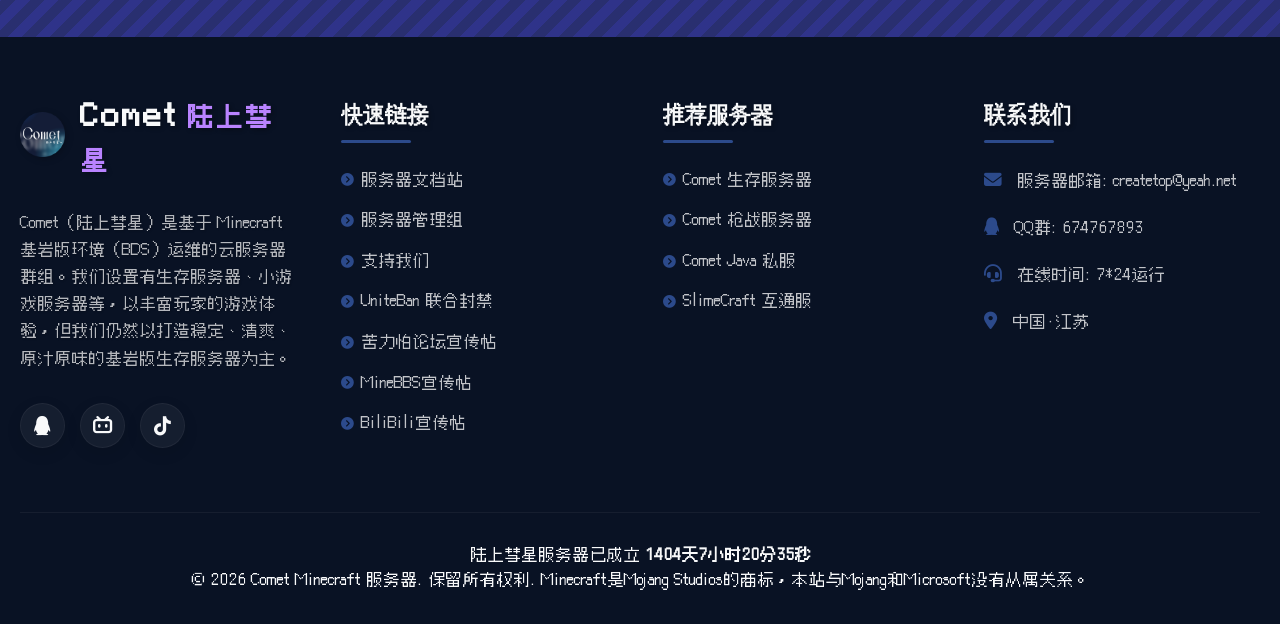
==== commit 56c9f021: "优化服务器风采轮播调度；底栏添加内容" ====
--- a/index.html
+++ b/index.html
@@ -484,6 +484,7 @@
                     <h3 class="footer-title">快速链接</h3>
                     <ul class="footer-links">
                         <li><a href="https://doc.mccomet.top/" target="_blank">服务器文档站</a></li>
+                        <li><a href="./team.html#admin-group">服务器管理组</a></li>
                         <li><a href="./donate.html">支持我们</a></li>
                         <li><a href="https://uniteban.megastudio.cn/" target="_blank">UniteBan 联合封禁</a></li>
                         <li><a href="https://klpbbs.com/thread-117741-1-1.html" target="_blank">苦力怕论坛宣传帖</a></li>
@@ -493,8 +494,10 @@
                 </div>
                 
                 <div class="footer-col">
-                    <h3 class="footer-title">更多服务器</h3>
+                    <h3 class="footer-title">推荐服务器</h3>
                     <ul class="footer-links">
+                        <li><a href="https://doc.mccomet.top/server/subs/main.html" target="_blank">Comet 生存服务器</a></li>
+                        <li><a href="https://doc.mccomet.top/server/subs/cge.html" target="_blank">Comet 枪战服务器</a></li>
                         <li><a href="https://server.feather.qzz.io" target="_blank">Comet Java 私服</a></li>
                         <li><a href="https://qm.qq.com/q/cMJbLsZi6c" target="_blank">SlimeCraft 互通服</a></li>
                     </ul>
@@ -1137,6 +1140,8 @@
             const totalSlides = slides.length;
             let autoPlayInterval = null;
             const autoPlayDelay = 5000; // 5秒自动轮播
+            let isVisible = false;      // 轮播图容器是否在视口中
+            let isHovered = false;      // 鼠标是否悬停在容器上
 
             // 更新轮播显示
             function updateGallery() {
@@ -1165,12 +1170,13 @@
             function resetAutoPlay() {
                 if (autoPlayInterval) {
                     clearInterval(autoPlayInterval);
-                }
-                autoPlayInterval = setInterval(nextSlide, autoPlayDelay);
-            }
-
-            // 启动自动轮播
-            resetAutoPlay();
+                    autoPlayInterval = null;
+                }
+                // 仅在容器可见且鼠标未悬停时启动自动轮播
+                if (isVisible && !isHovered) {
+                    autoPlayInterval = setInterval(nextSlide, autoPlayDelay);
+                }
+            }
 
             // 按钮事件（重置定时器）
             if (prevBtn) {
@@ -1223,17 +1229,27 @@
                 }
             }
 
-            // 当页面隐藏时暂停自动轮播（可选优化）
-            document.addEventListener('visibilitychange', () => {
-                if (document.hidden) {
-                    if (autoPlayInterval) {
-                        clearInterval(autoPlayInterval);
-                        autoPlayInterval = null;
-                    }
-                } else {
-                    resetAutoPlay();
-                }
-            });
+            // 监听轮播图容器是否进入视口
+            const galleryContainer = document.querySelector('.gallery-container');
+            if (galleryContainer) {
+                const observer = new IntersectionObserver((entries) => {
+                    entries.forEach(entry => {
+                        isVisible = entry.isIntersecting;
+                        resetAutoPlay();   // 可见性变化时重启轮播（根据当前状态决定是否启动）
+                    });
+                }, { threshold: 0.1 });
+                observer.observe(galleryContainer);
+
+                // 鼠标悬停时暂停轮播
+                galleryContainer.addEventListener('mouseenter', () => {
+                    isHovered = true;
+                    resetAutoPlay();      // 清除定时器，停止轮播
+                });
+                galleryContainer.addEventListener('mouseleave', () => {
+                    isHovered = false;
+                    resetAutoPlay();      // 若容器可见则恢复轮播
+                });
+            }
 
             // 初始化显示
             updateGallery();
--- a/style.css
+++ b/style.css
@@ -261,7 +261,7 @@
     opacity: 0.03;
     white-space: nowrap;
     text-transform: uppercase;
-    z-index: 0;
+    z-index: -1;
 }
 
 .section-subtitle {
@@ -2208,7 +2208,7 @@
     background-image: url('/api/placeholder/1920/1080');
     background-size: cover;
     background-position: center;
-    padding: 150px 0;
+    padding: 120px 0;
     text-align: center;
 }
 
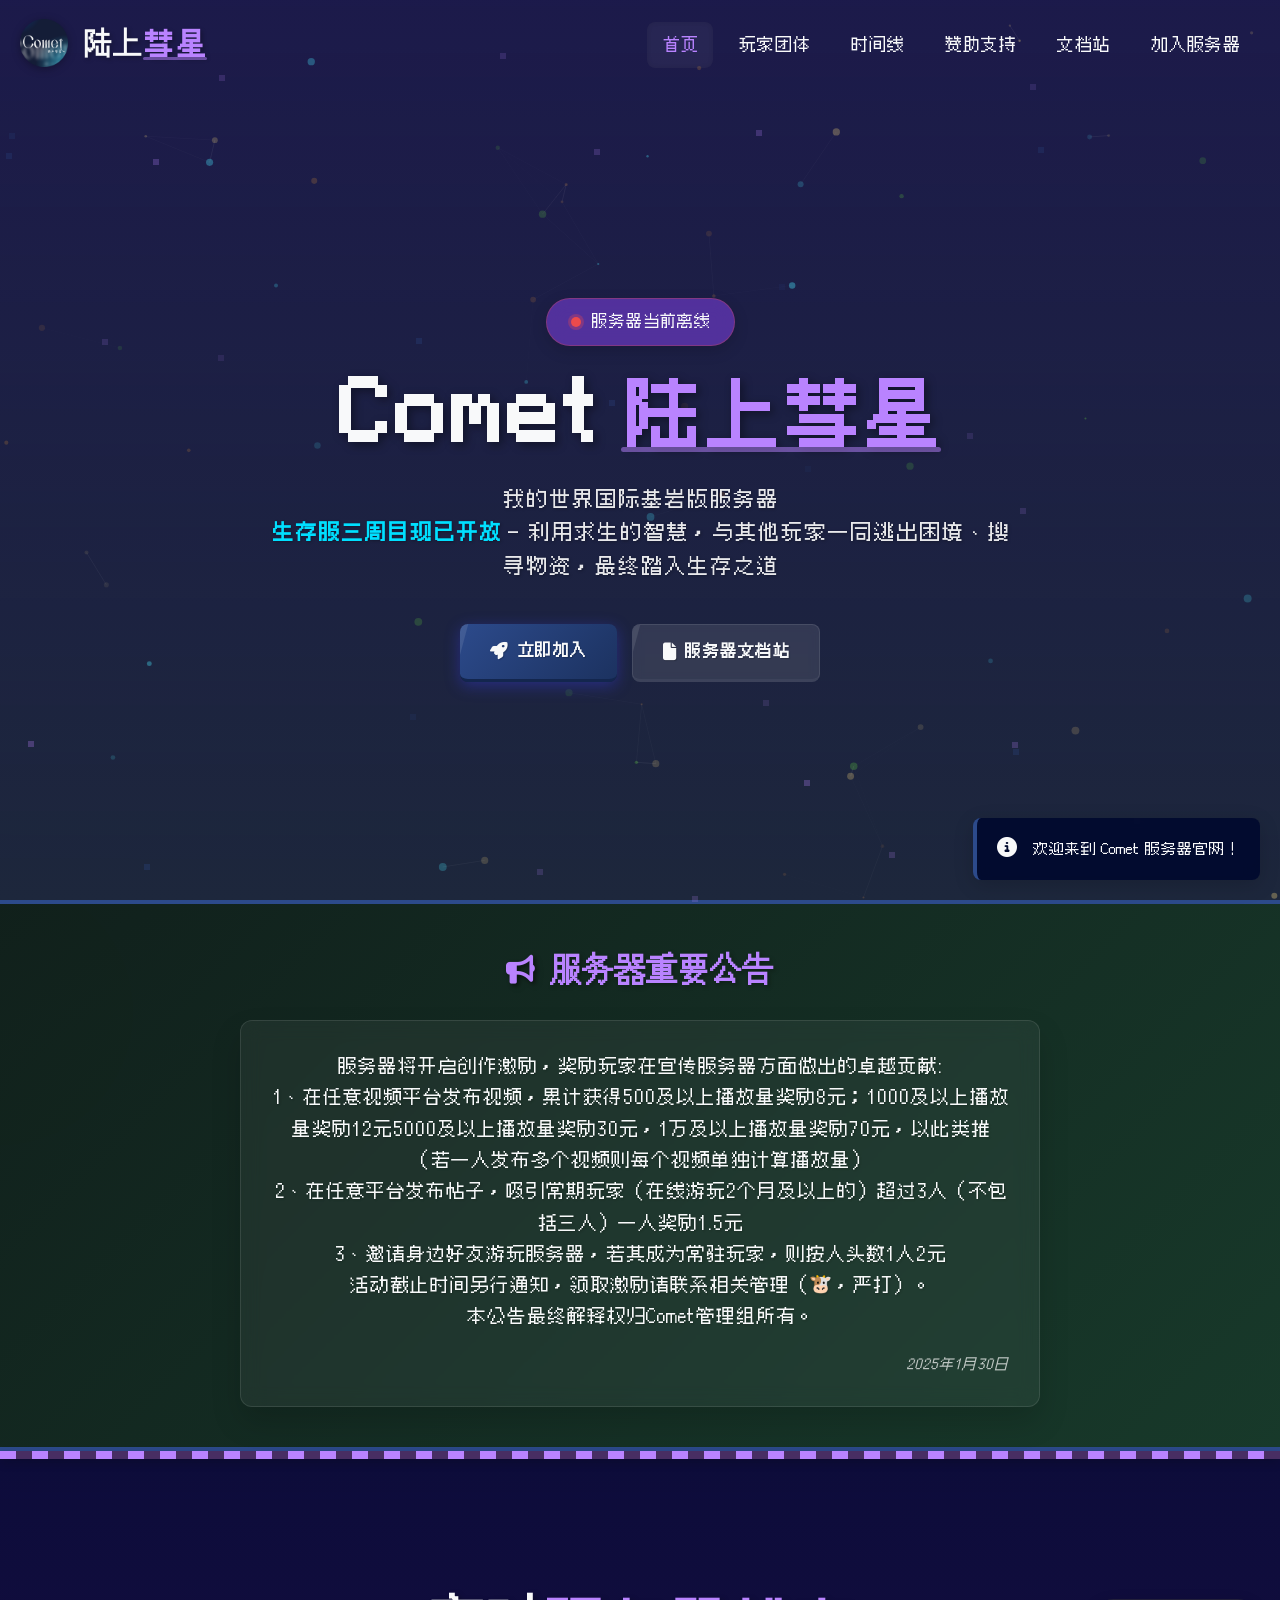
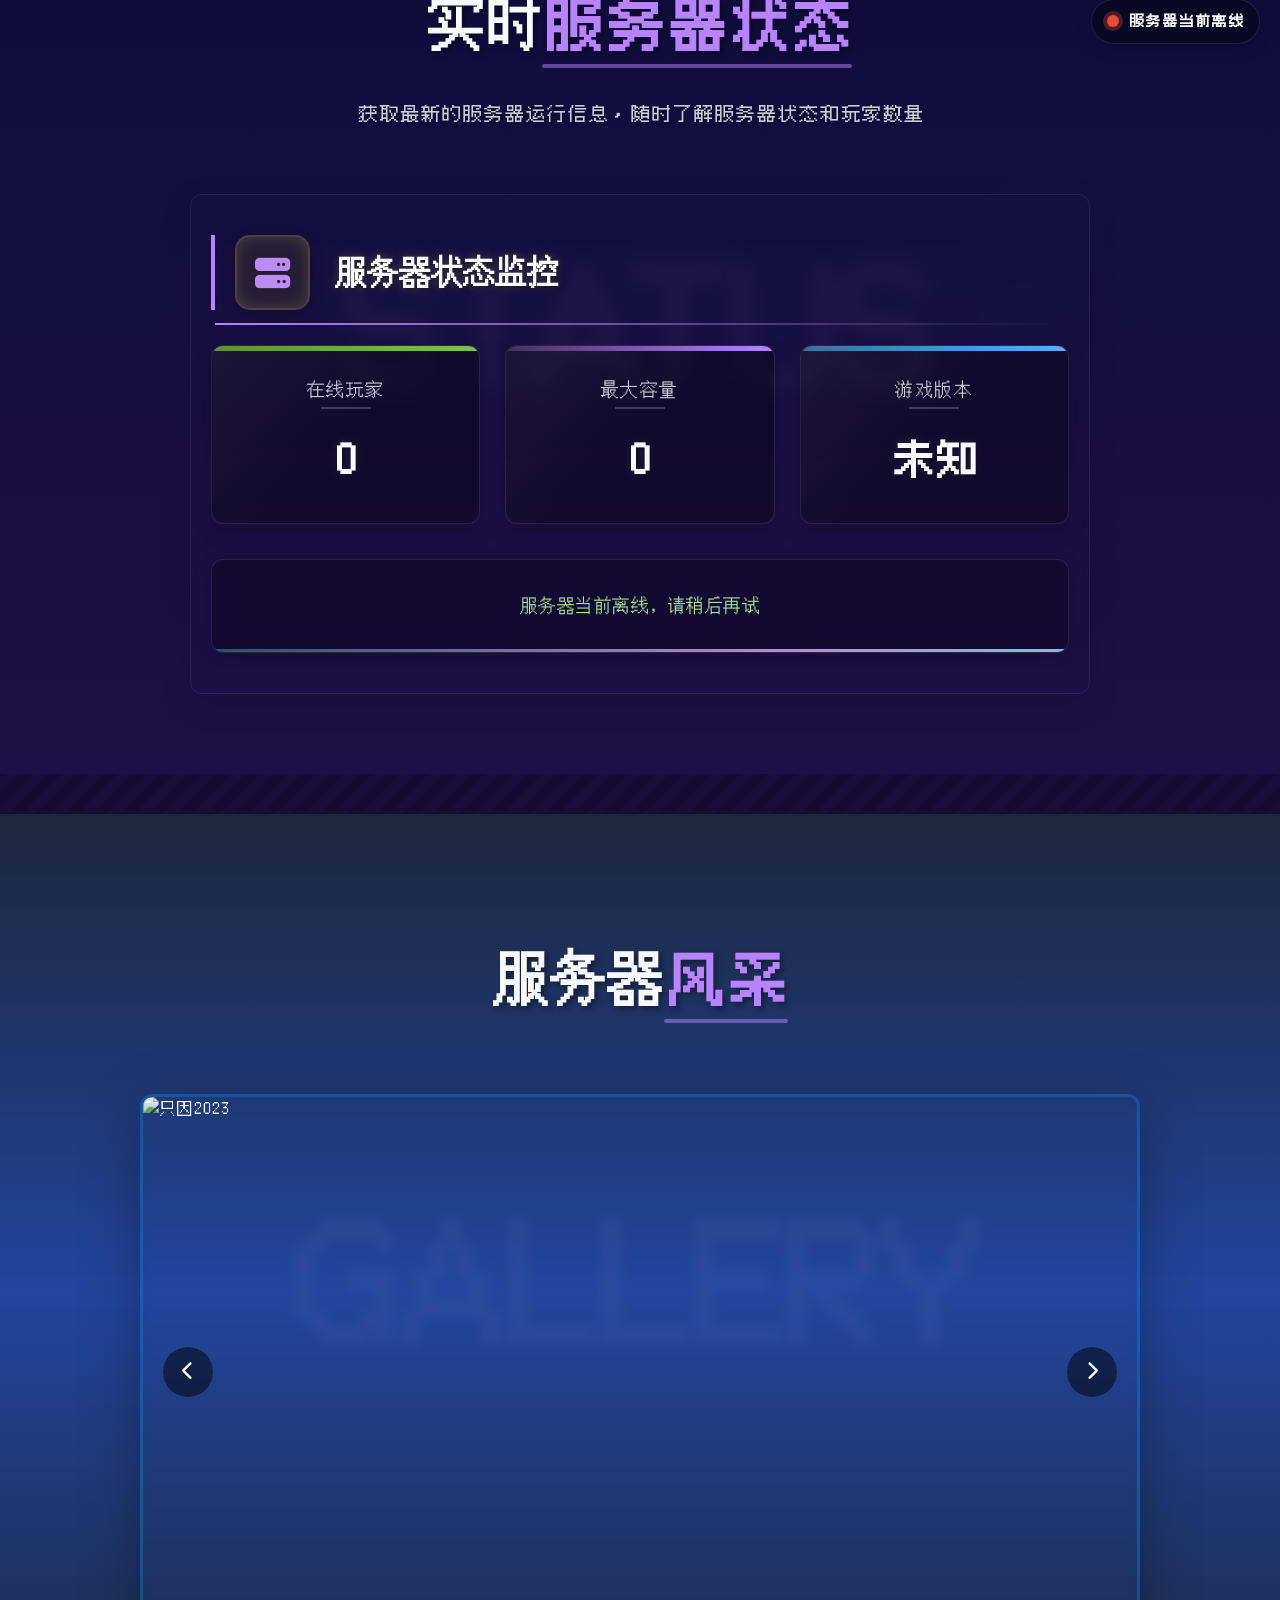
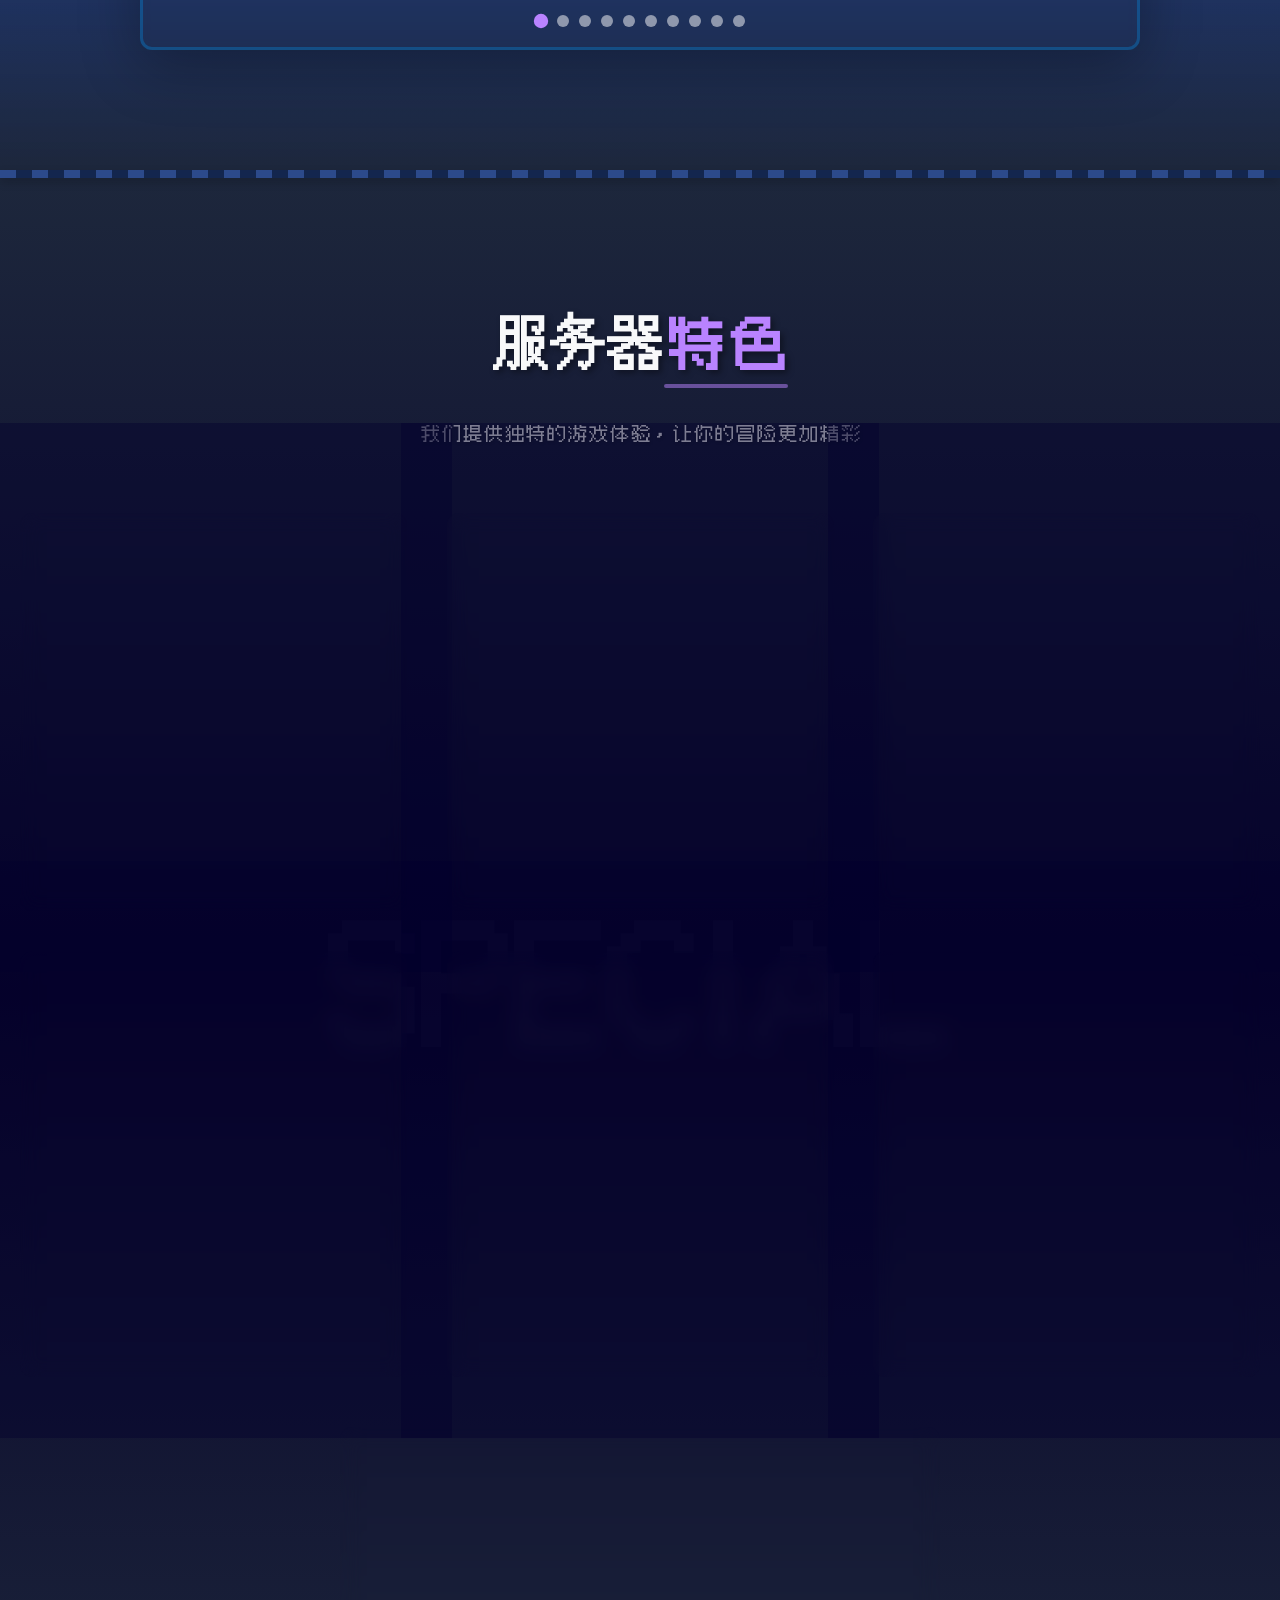
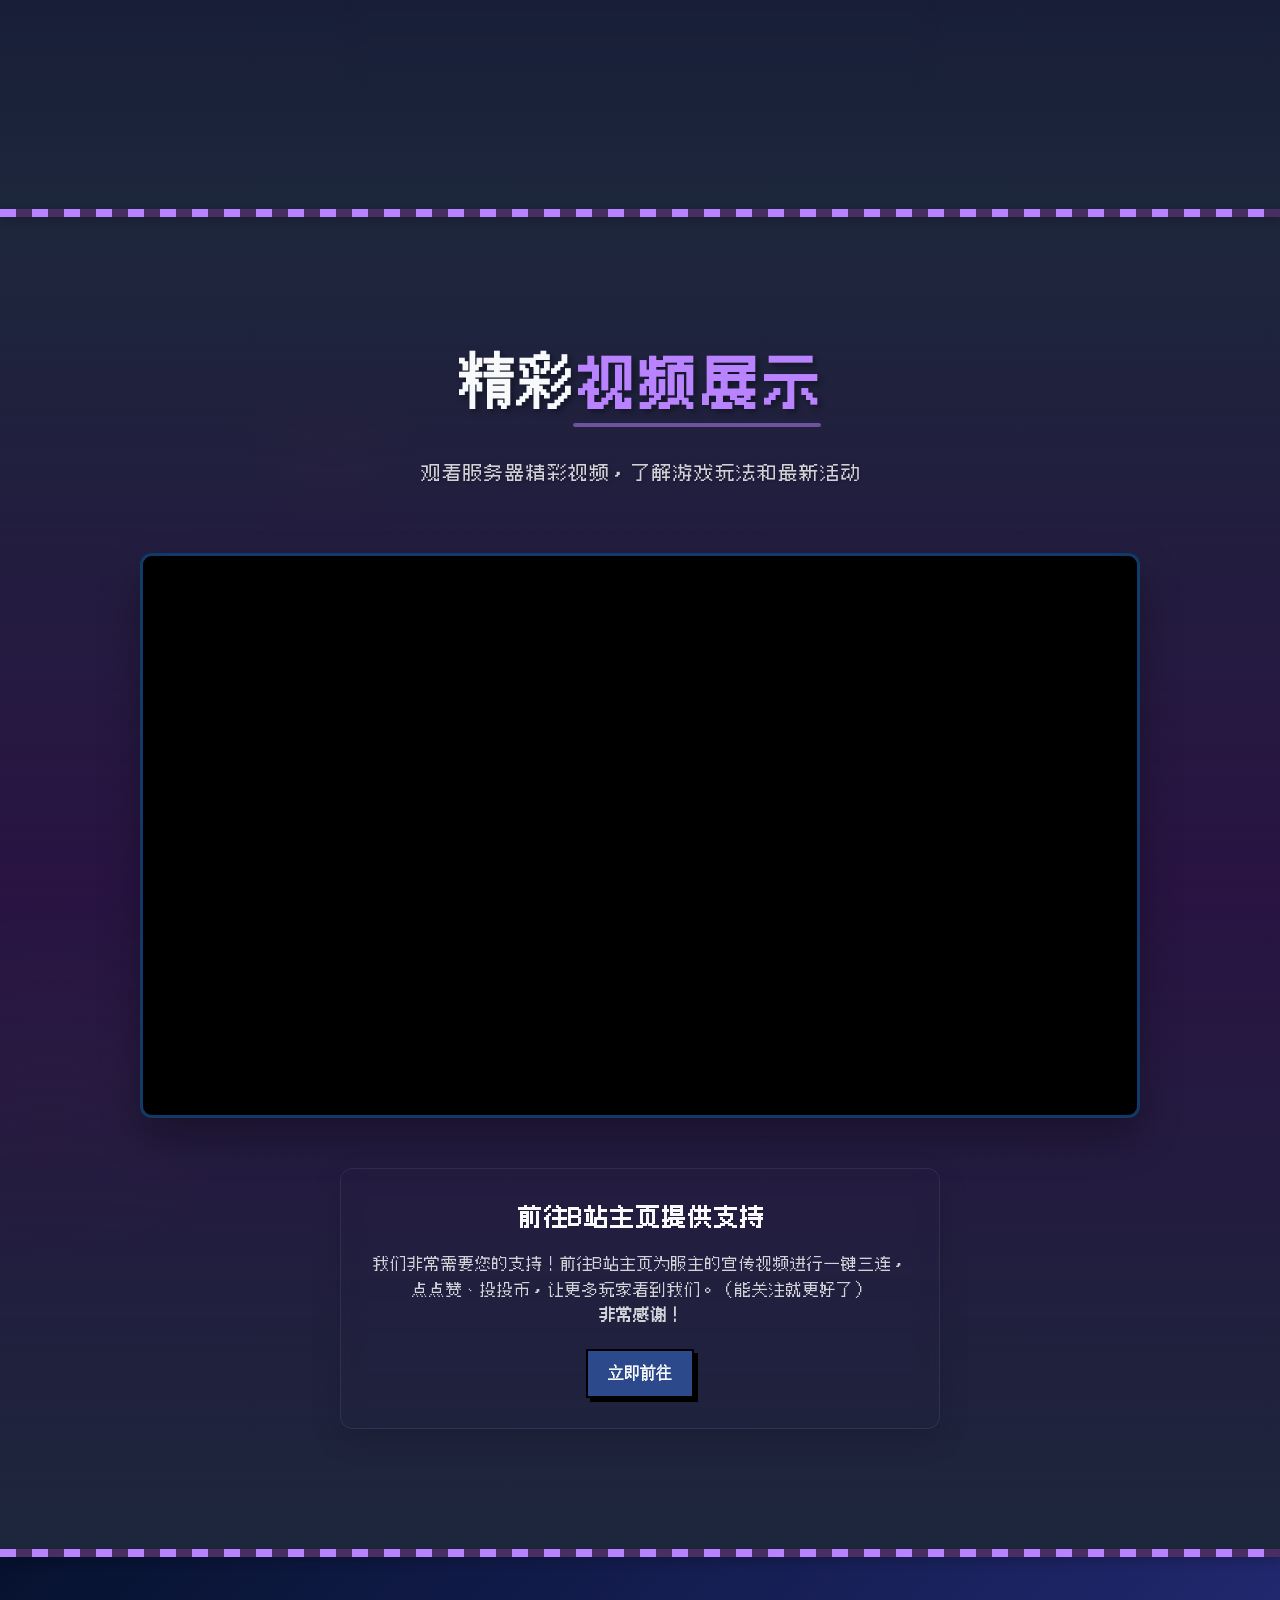
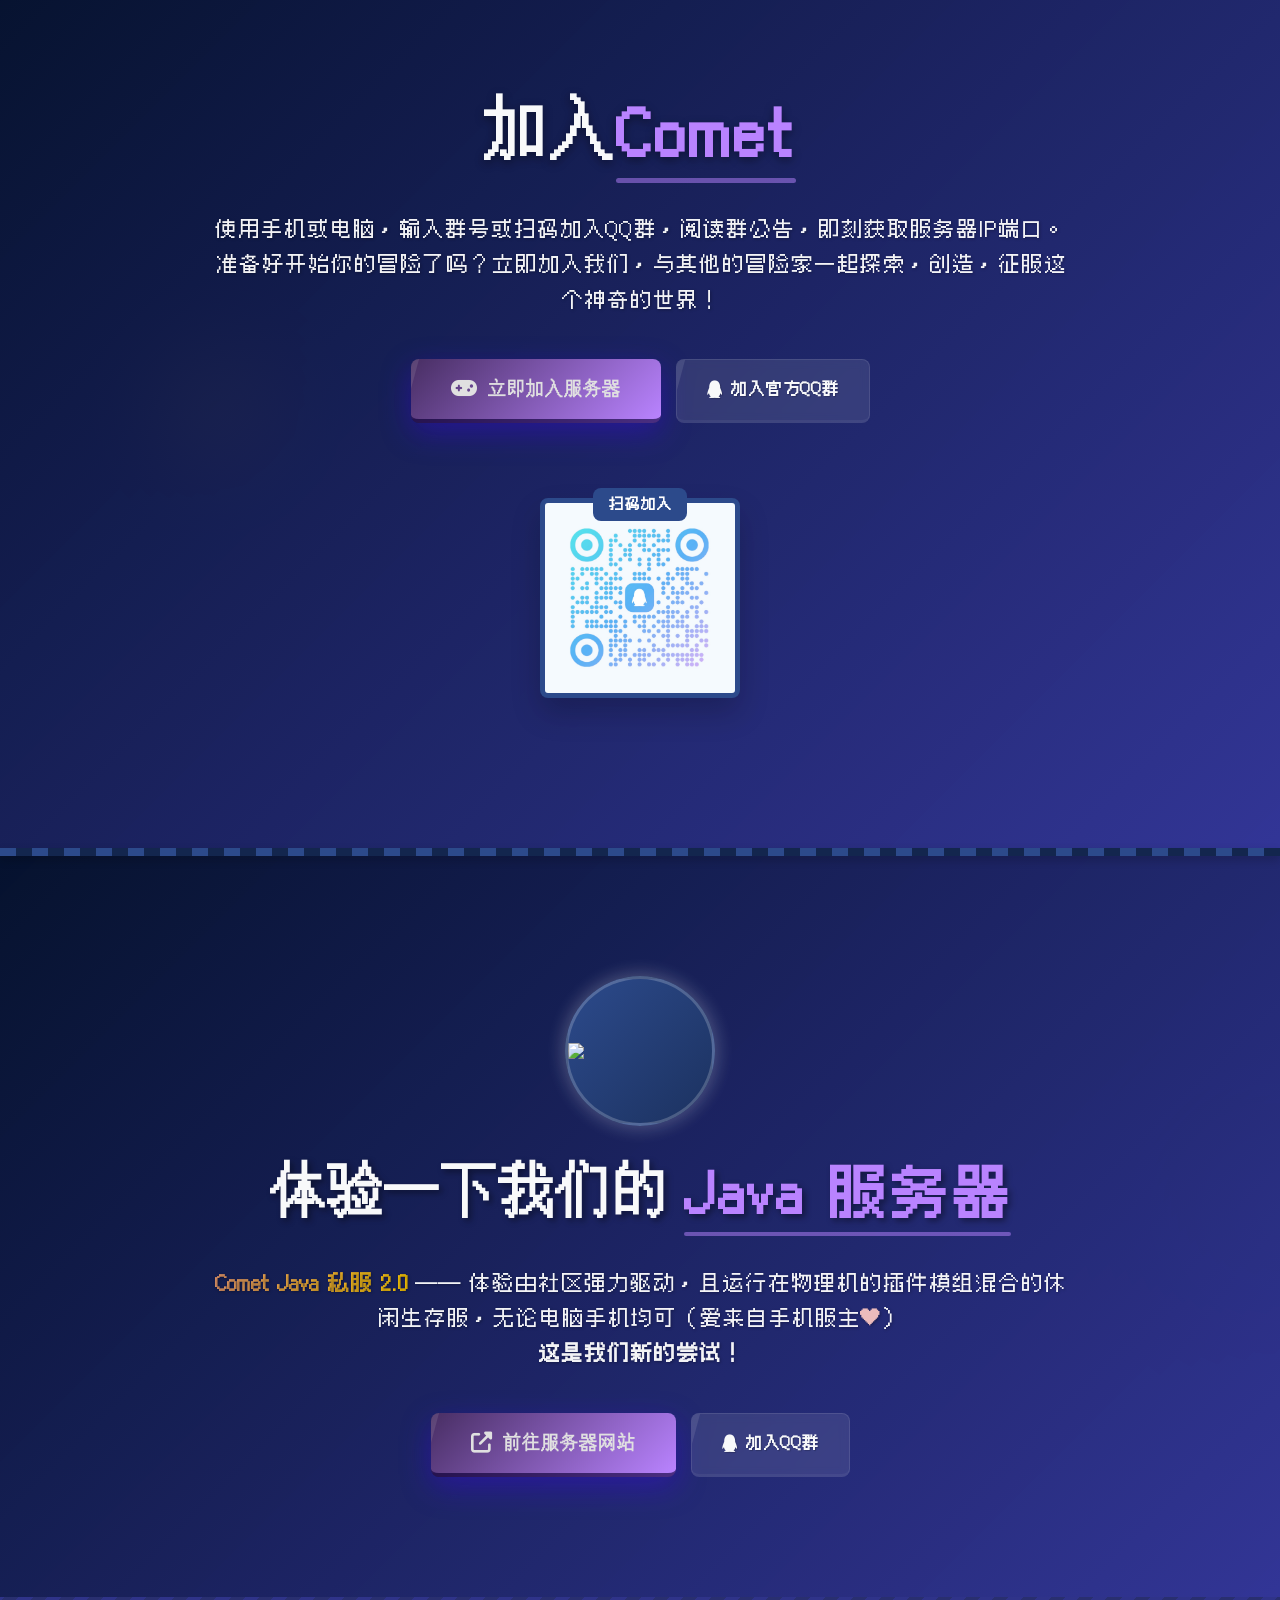
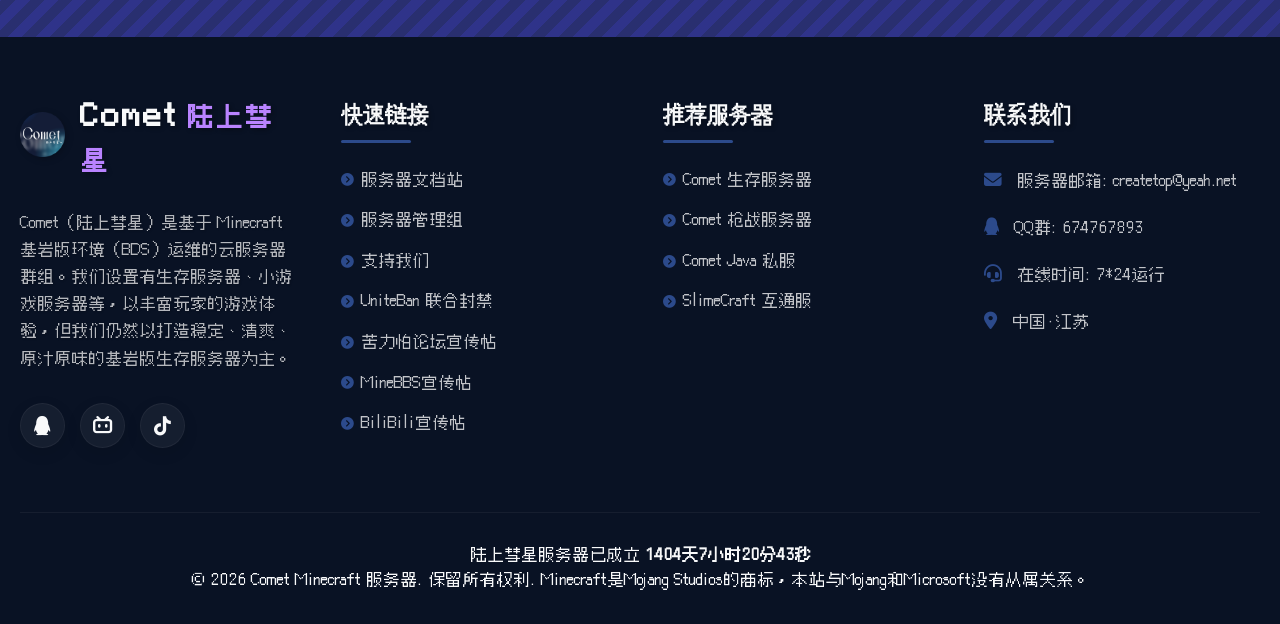
==== commit 51dabe71: "优化加入服务器页在手机端上下空白表现" ====
--- a/index.html
+++ b/index.html
@@ -124,6 +124,12 @@
     .subserver-bg.zoomed {
         transform: scale(1.03);
         filter: brightness(0.75);
+    }
+
+    @media (max-width: 576px) {
+        .join-us {
+            padding: 75px 0;
+        }
     }
 </style>
 <body>
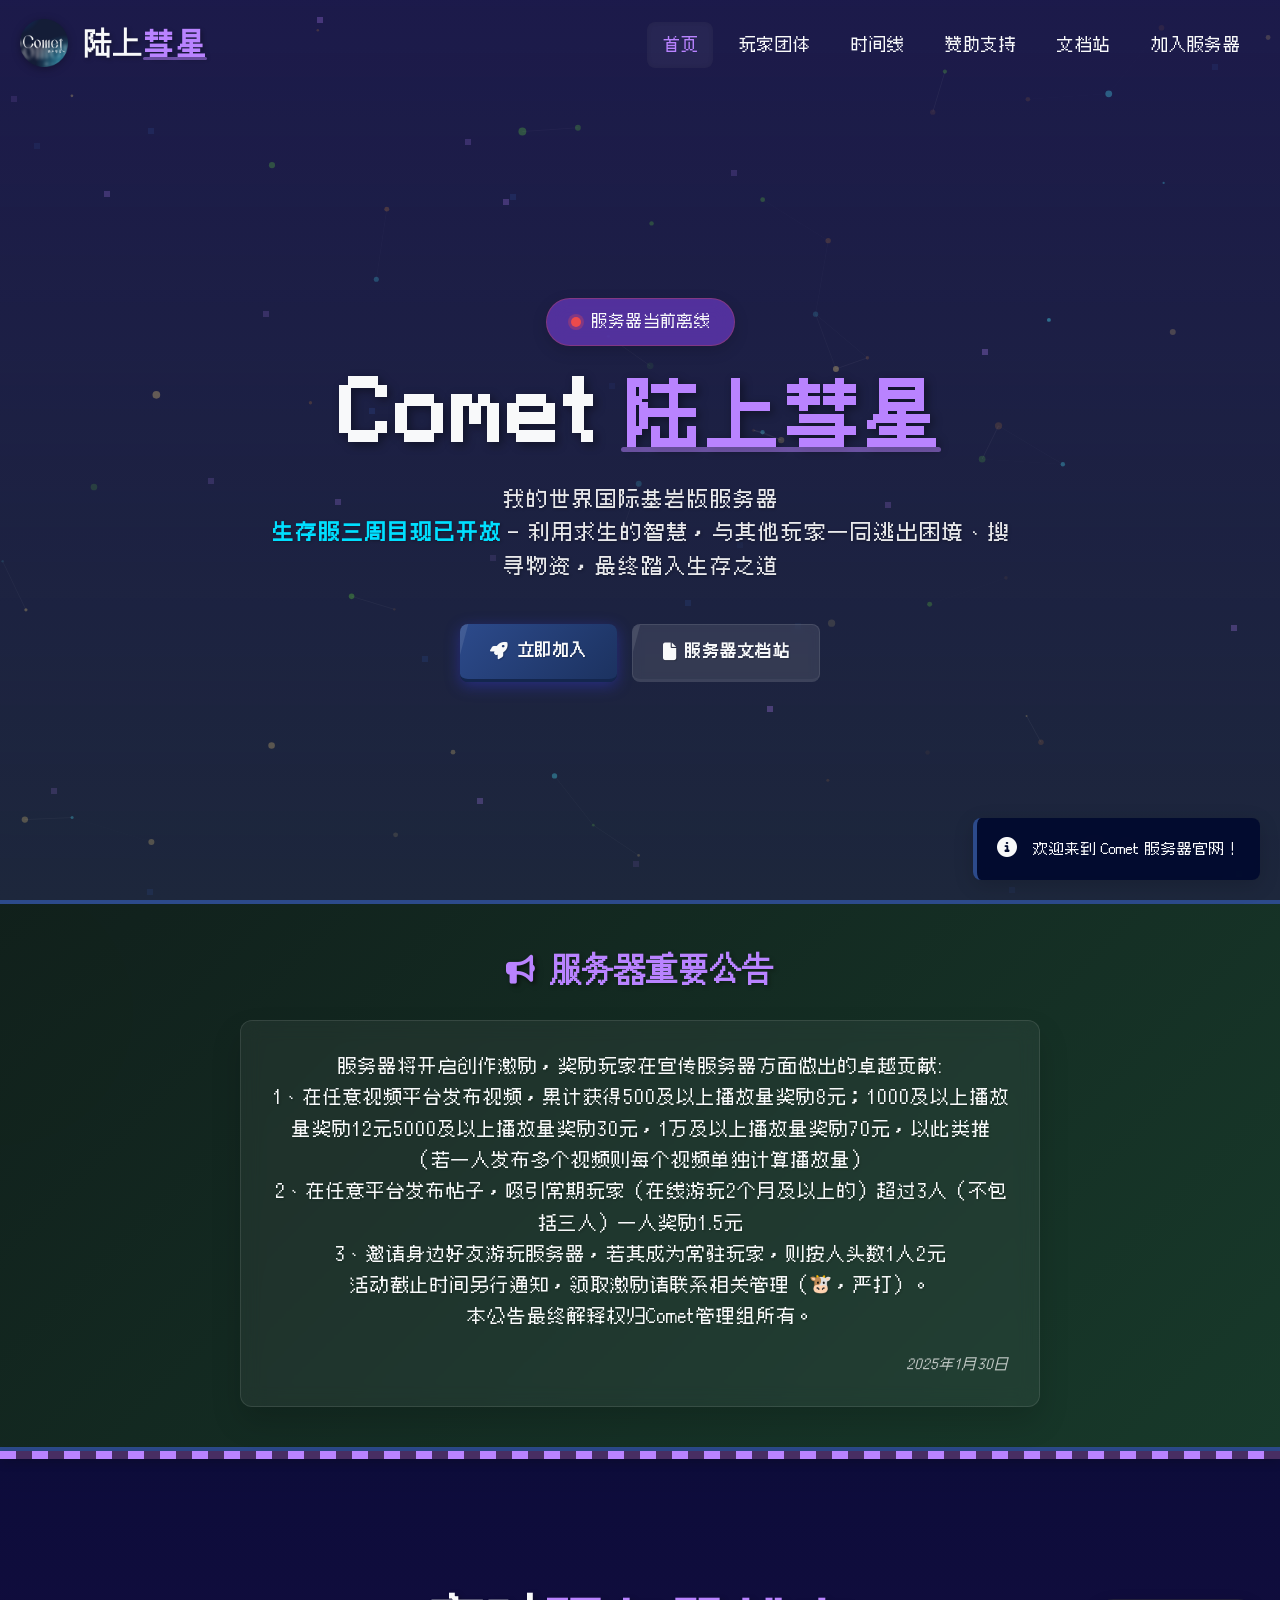
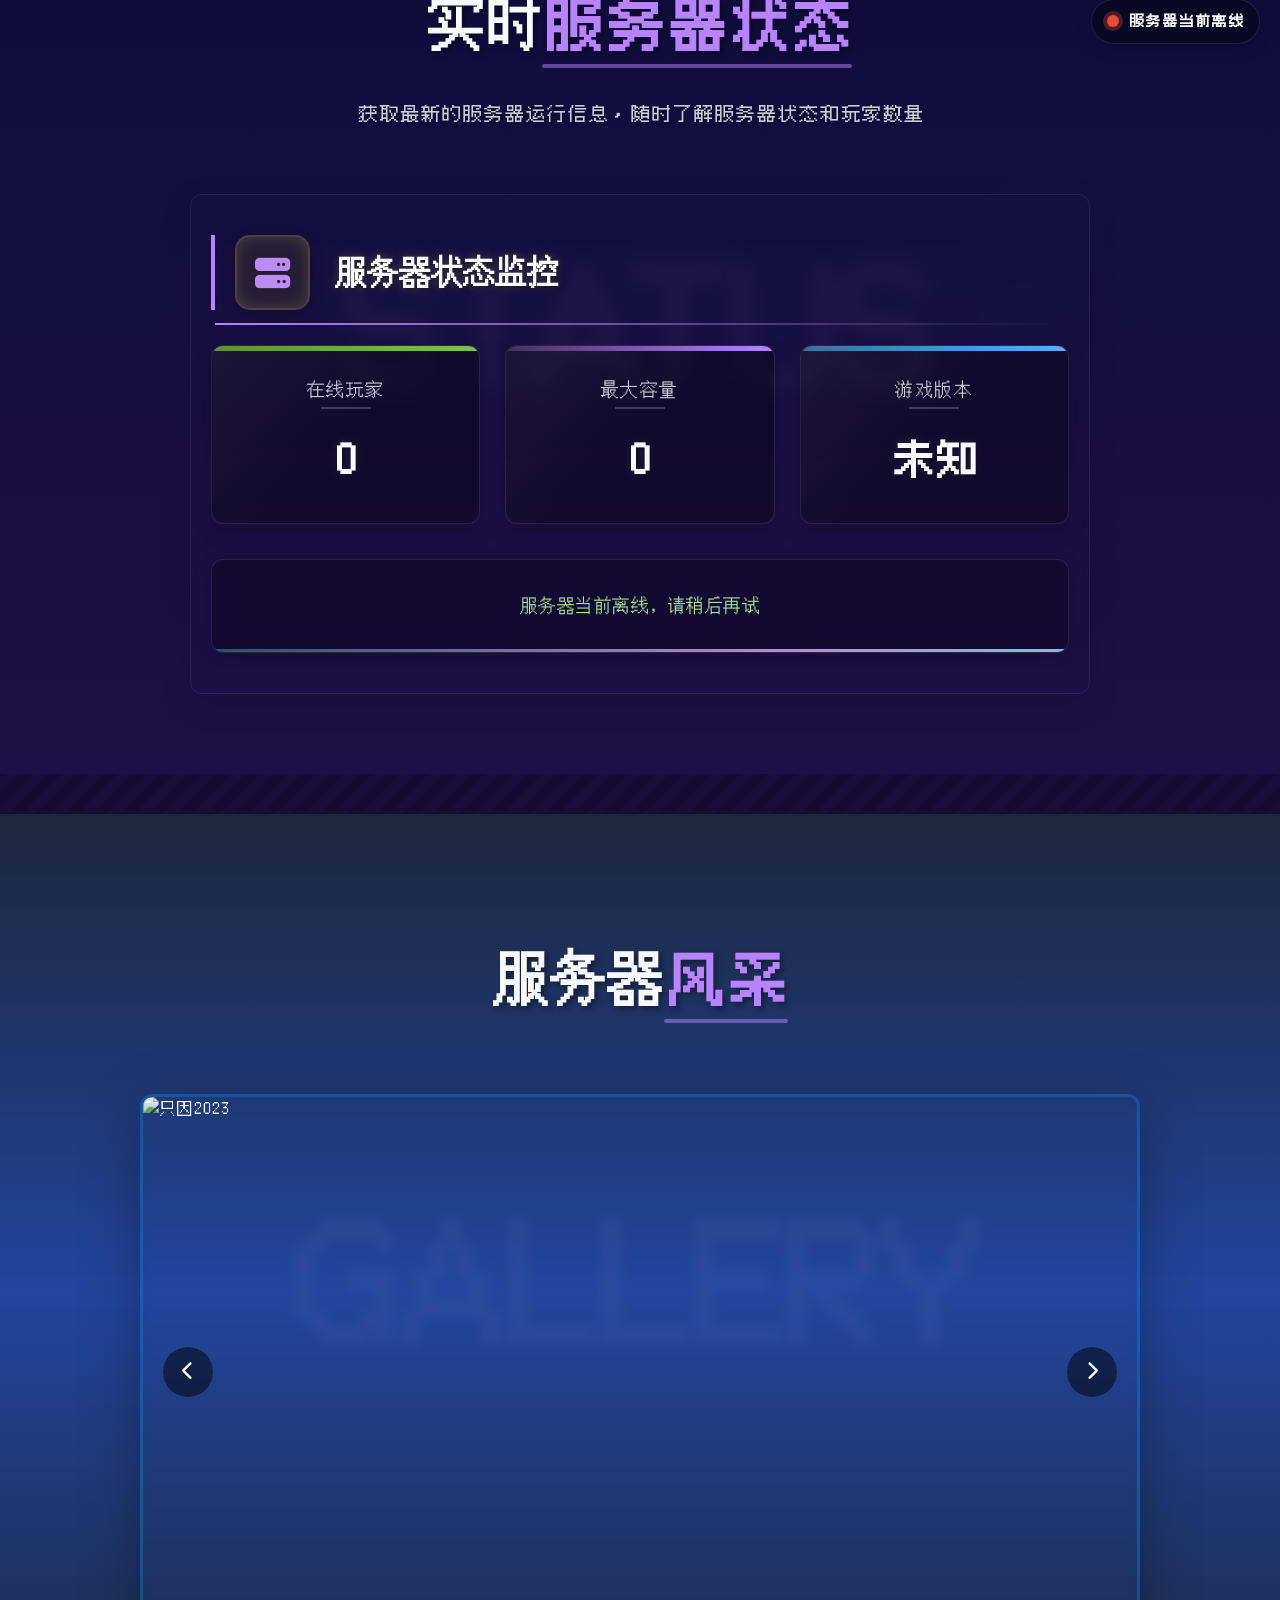
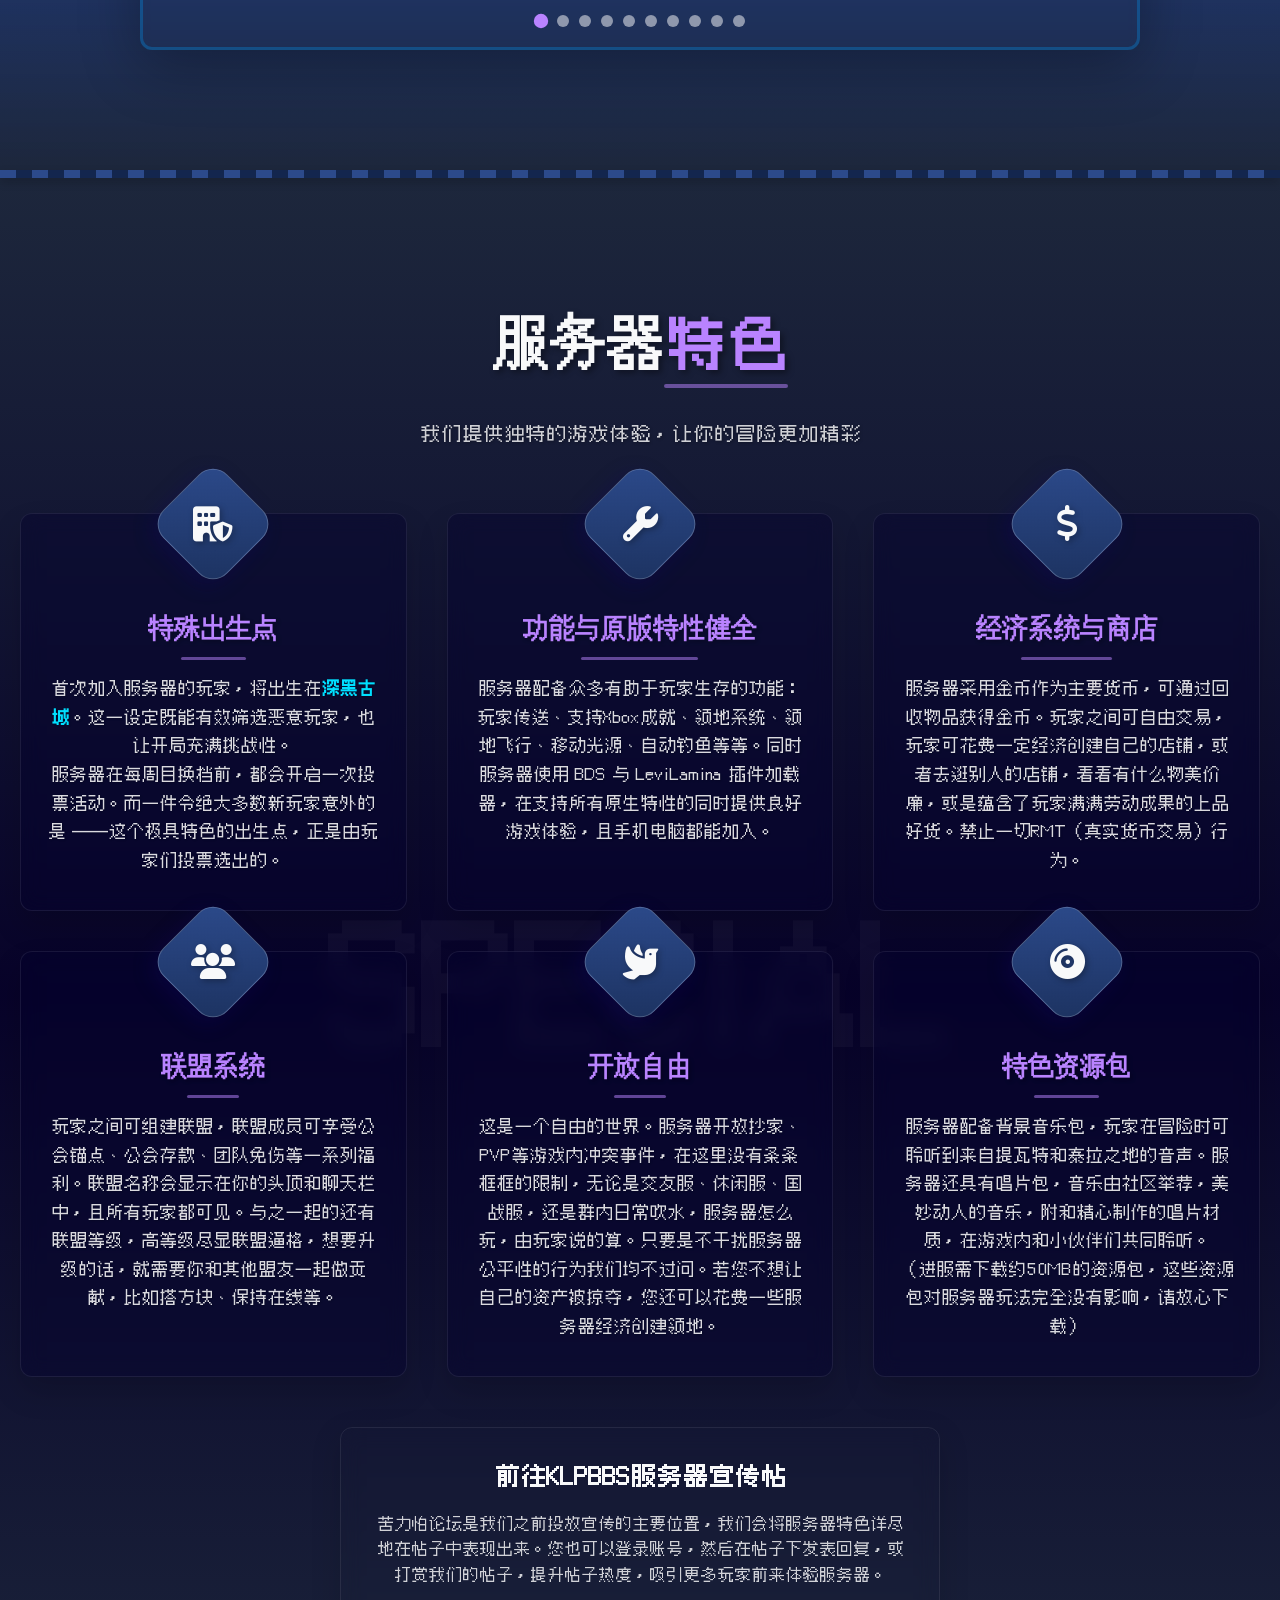
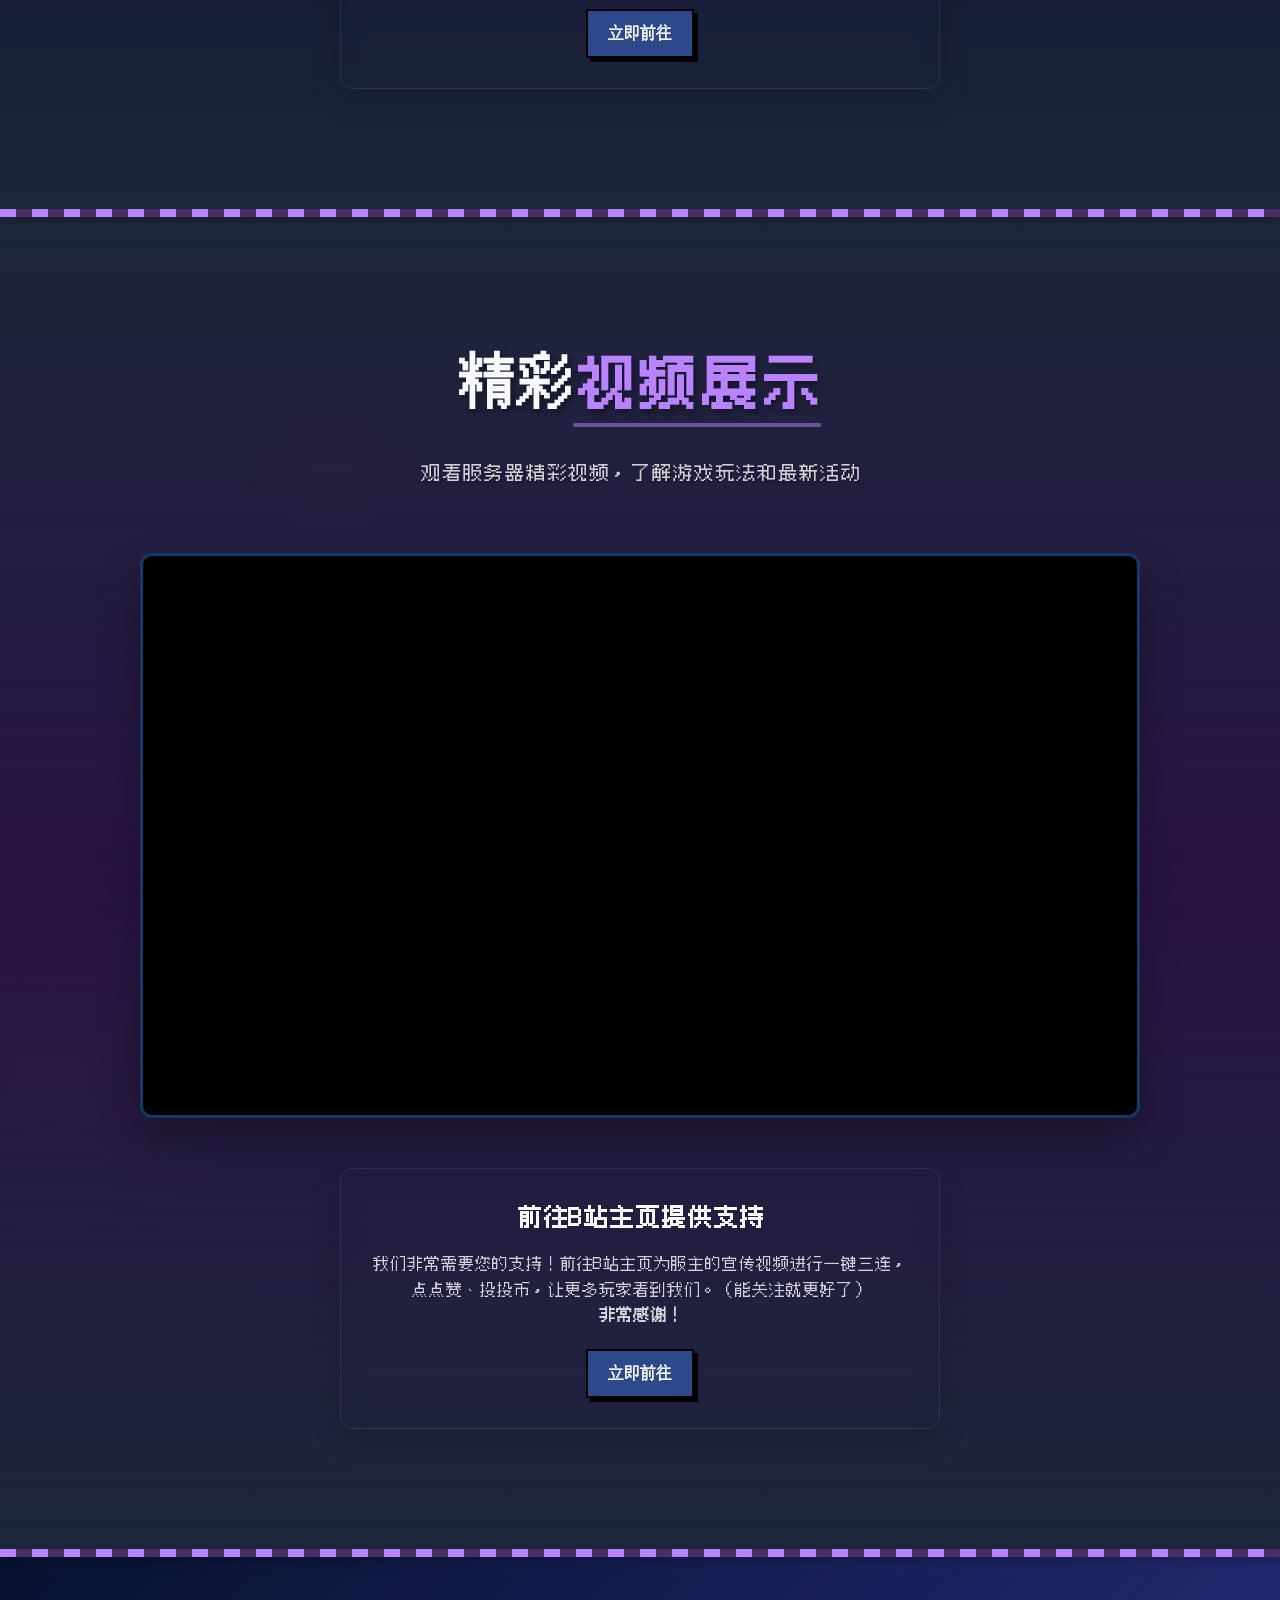
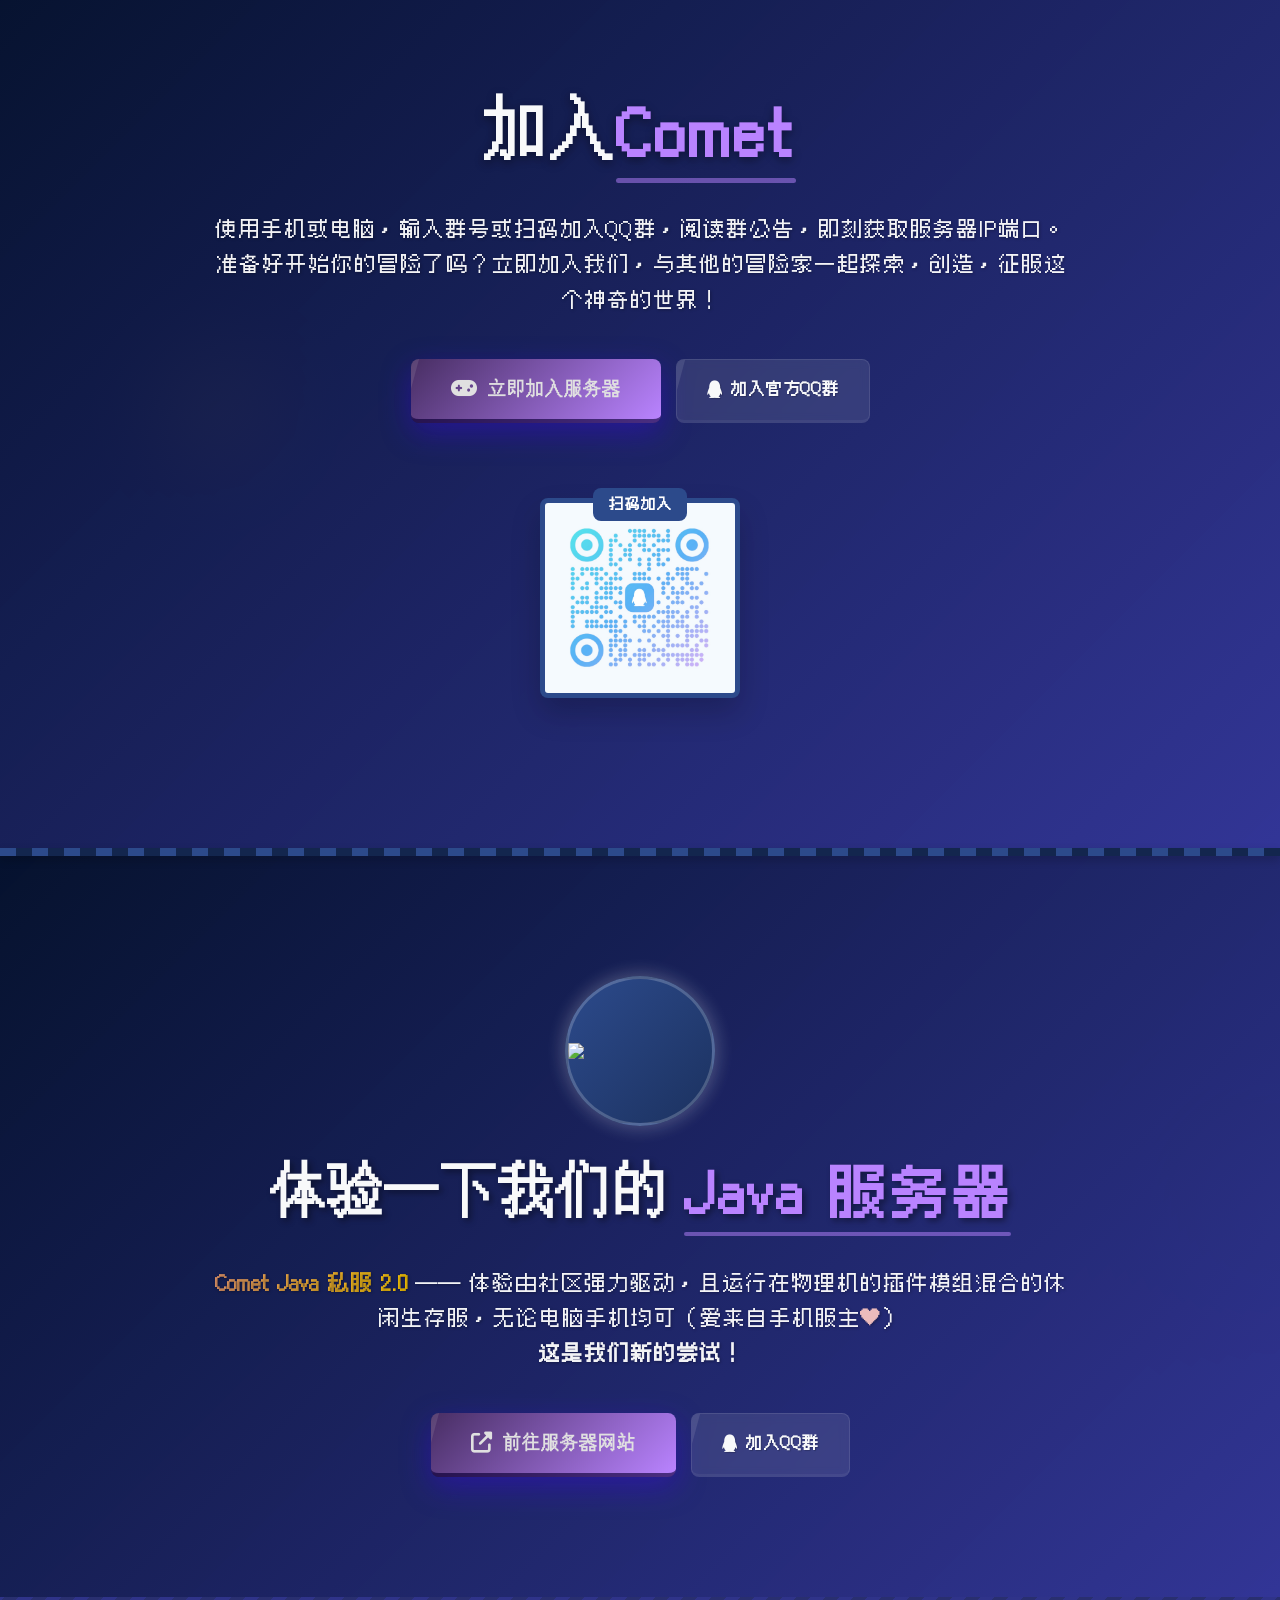
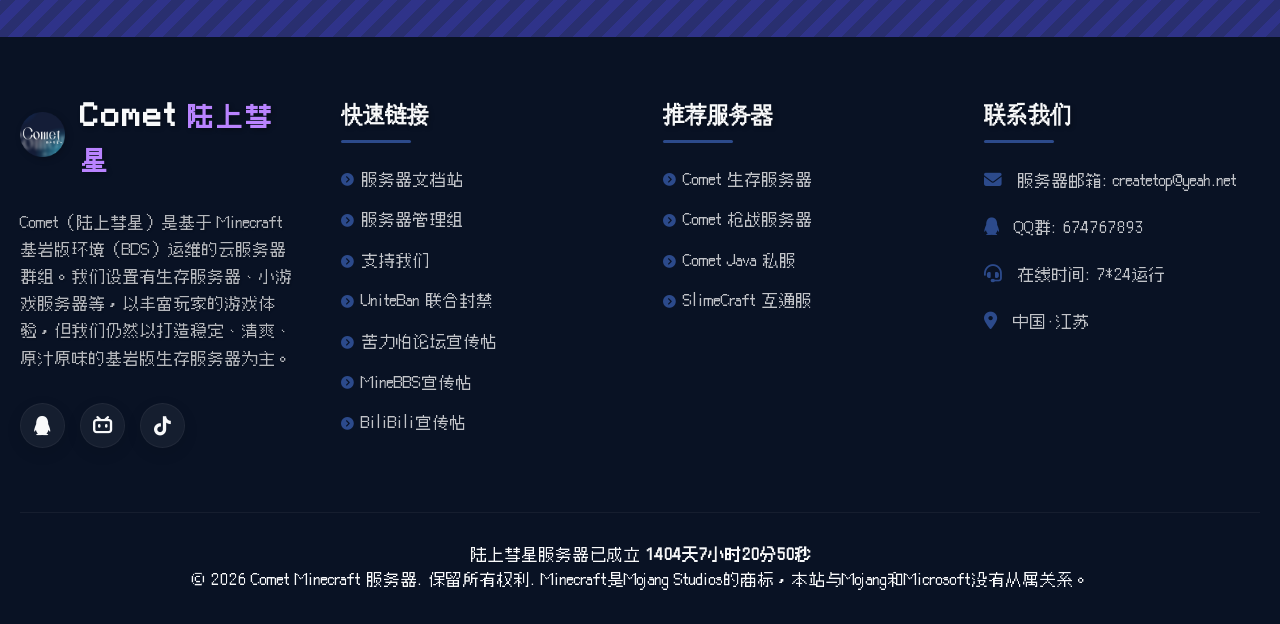
==== commit dd34ea36: "精彩视频替换" ====
--- a/index.html
+++ b/index.html
@@ -394,8 +394,9 @@
             <div class="video-container">
                 <div class="video-player glass-card" id="videoPlayer">
                     <div class="video-wrapper">
-                        <iframe id="videoFrame" src="https://player.bilibili.com/player.html?bvid=BV14rfDBeENV&autoplay=1&danmaku=0" frameborder="0" allowfullscreen></iframe>
-                    </div>
+                        <iframe id="videoFrame" src="https://player.bilibili.com/player.html?bvid=BV1jfZHBvEEb&autoplay=0&danmaku=1&muted=0" frameborder="0" allowfullscreen></iframe>
+                    </div>
+                    
                 </div>
             </div>
 
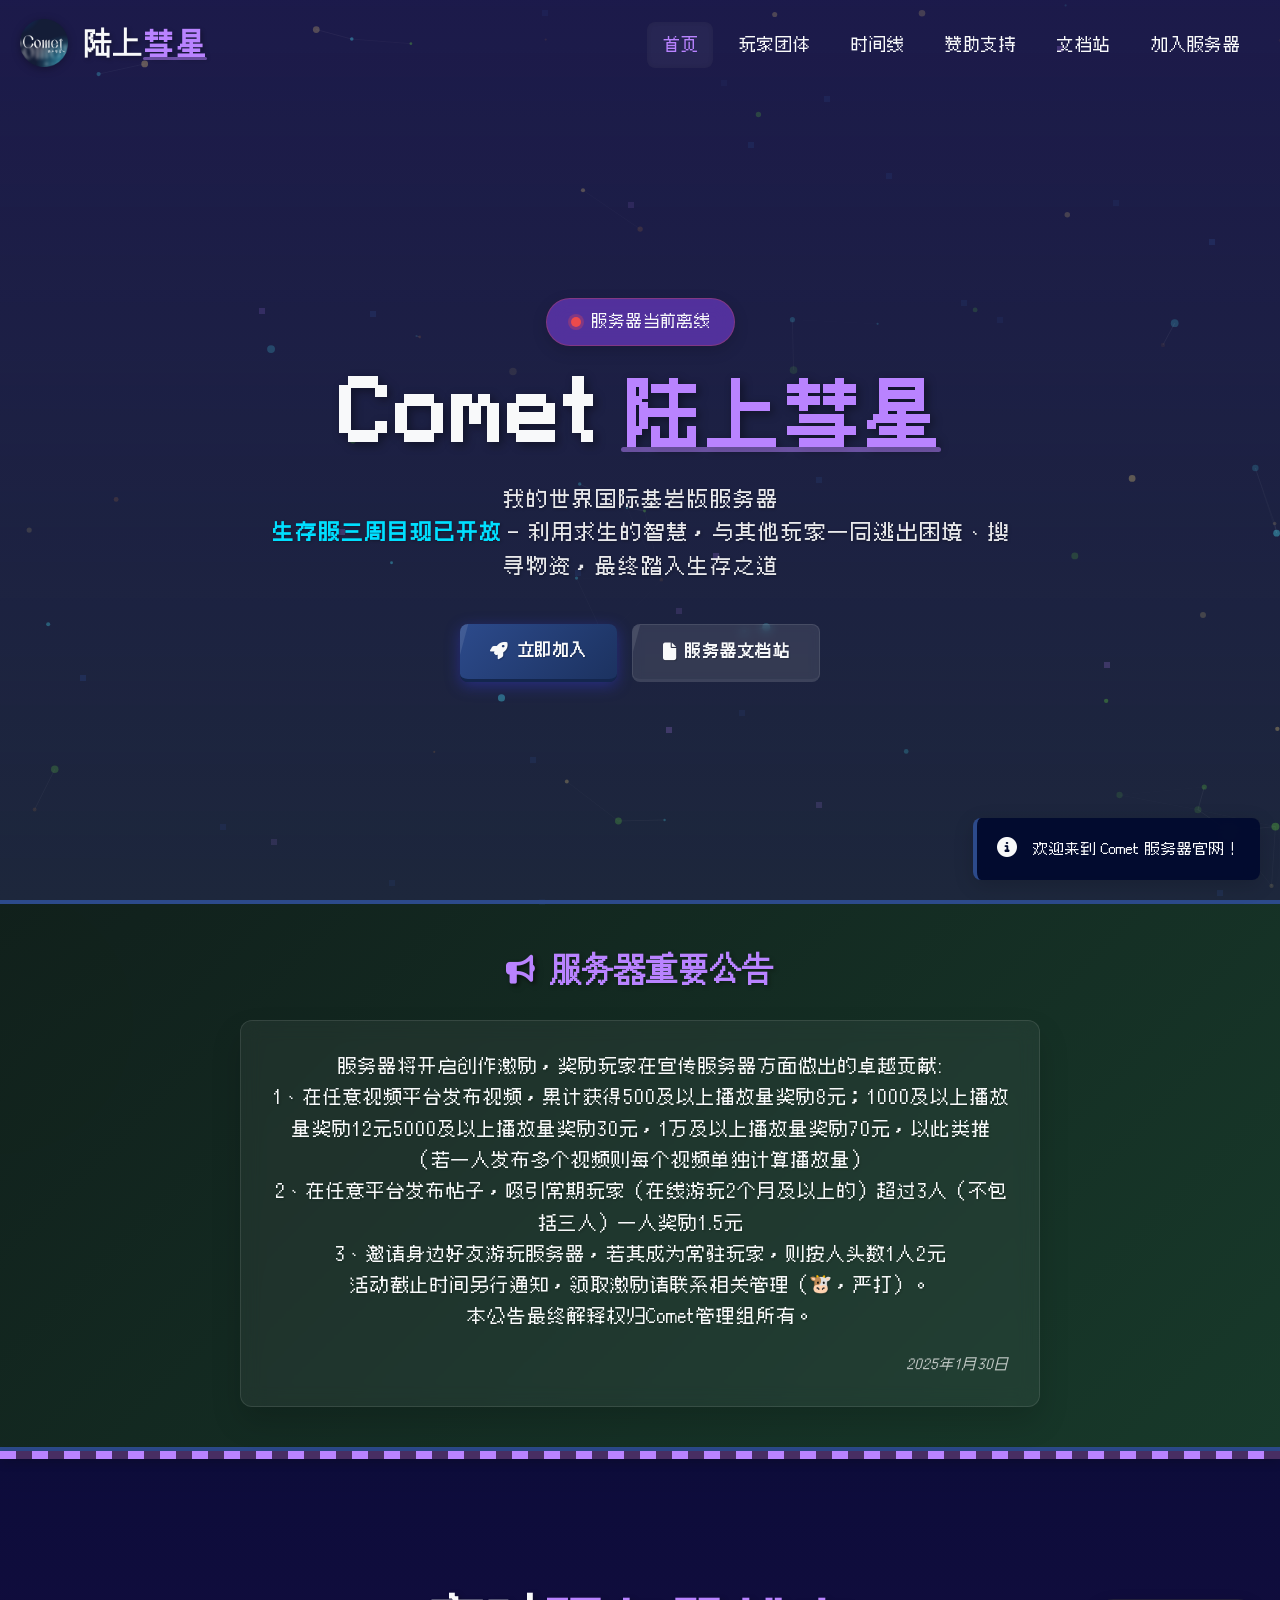
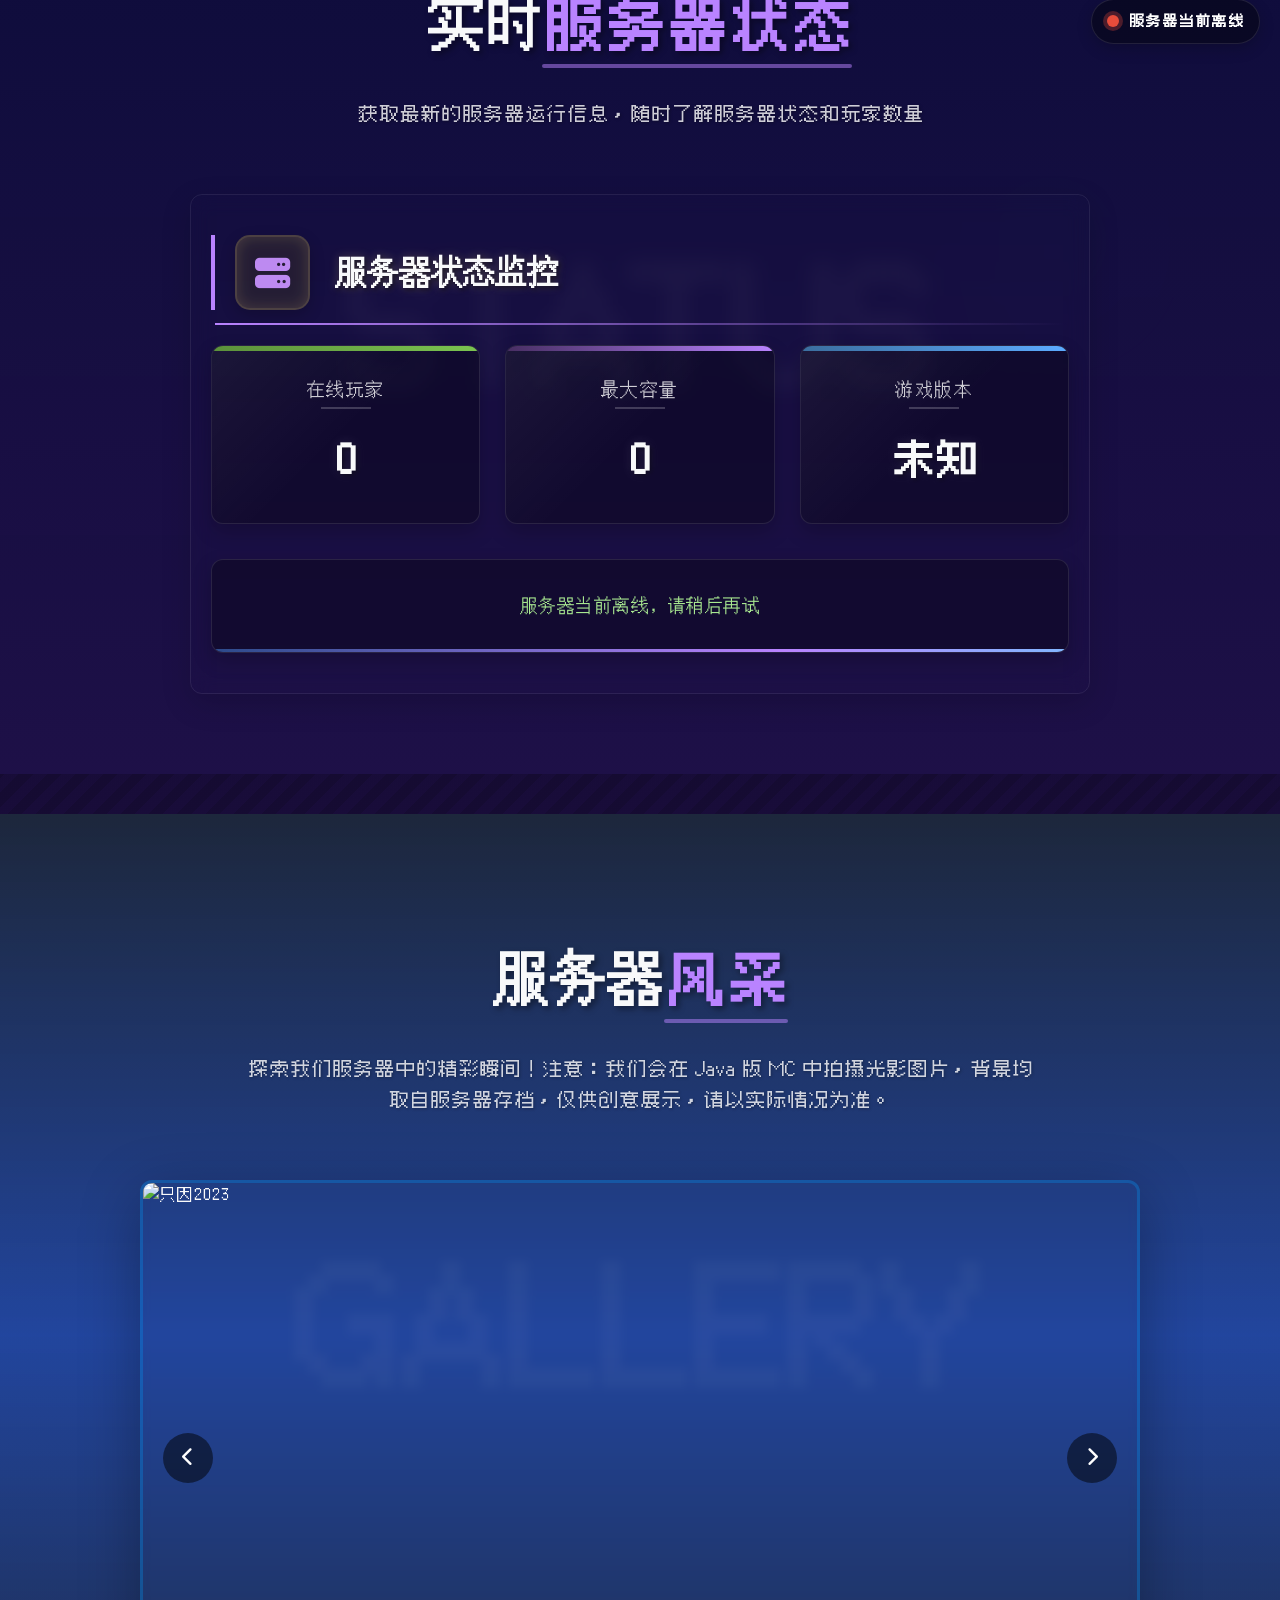
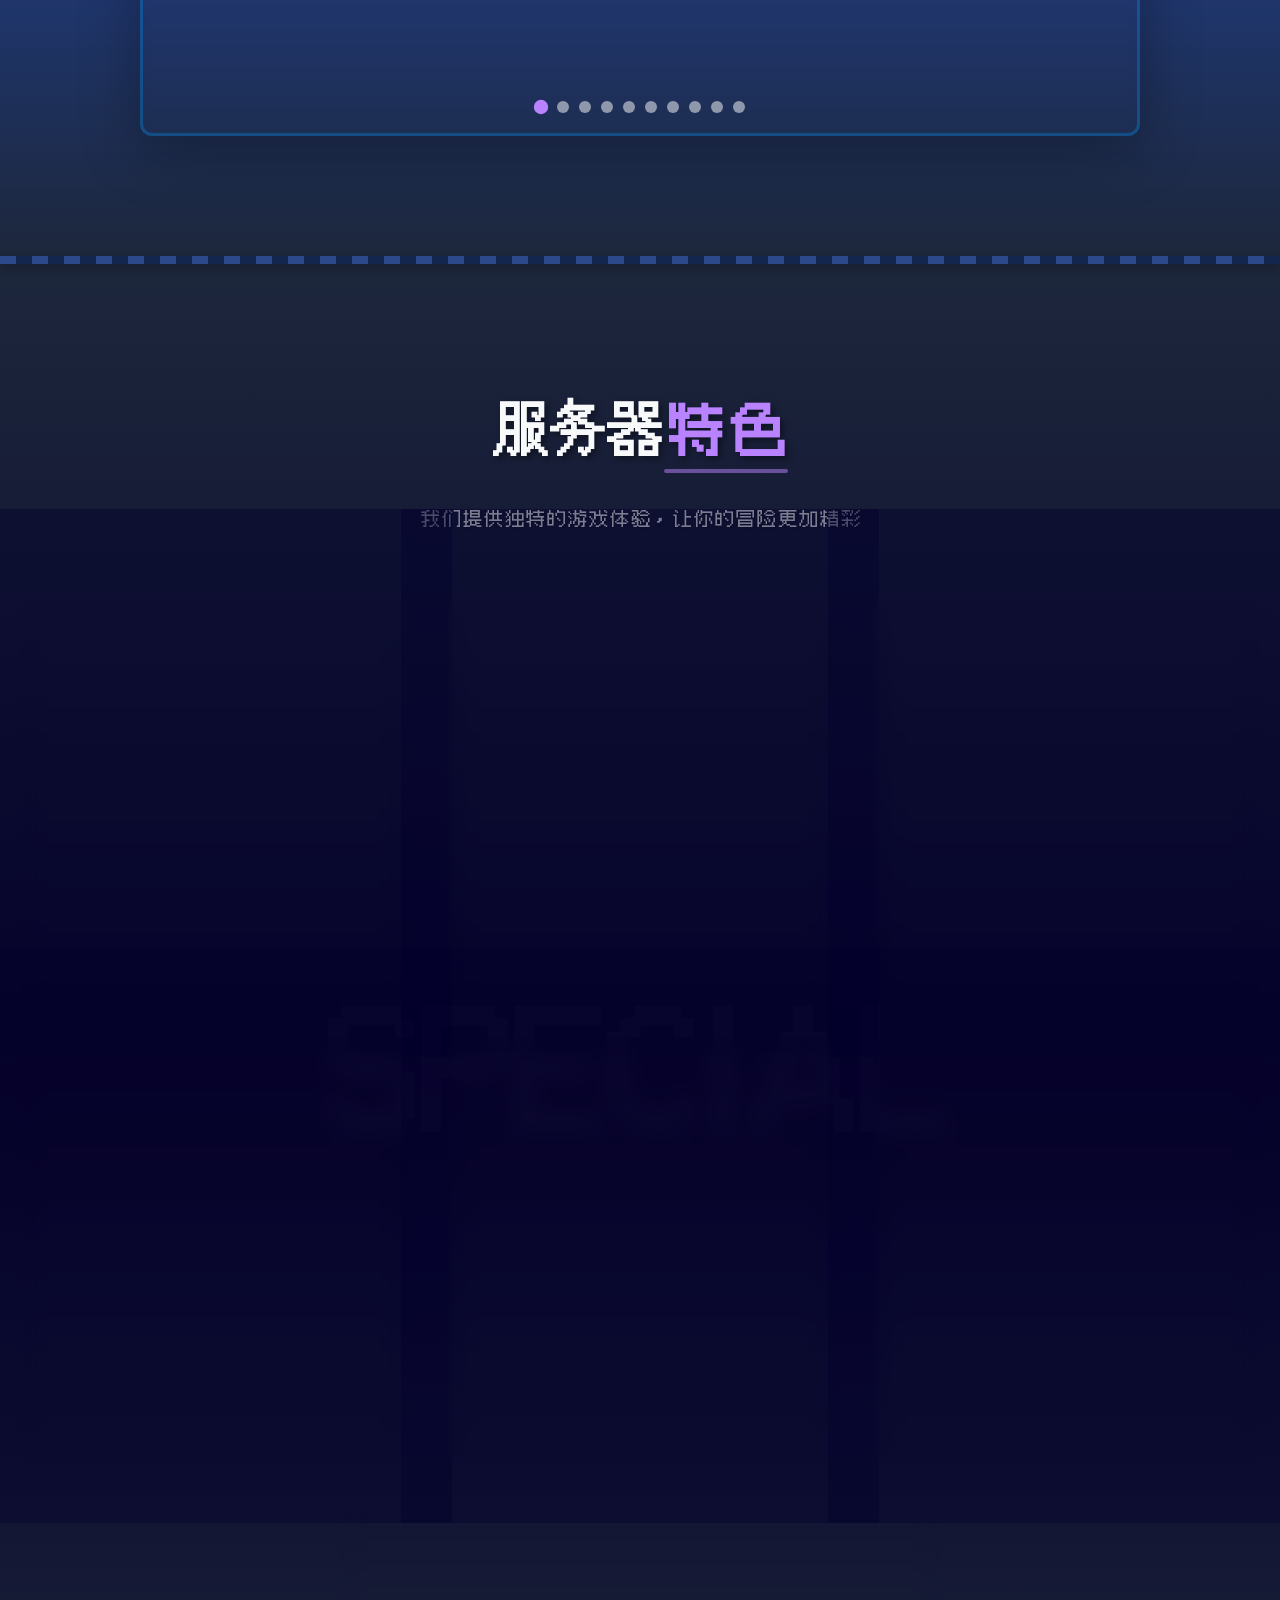
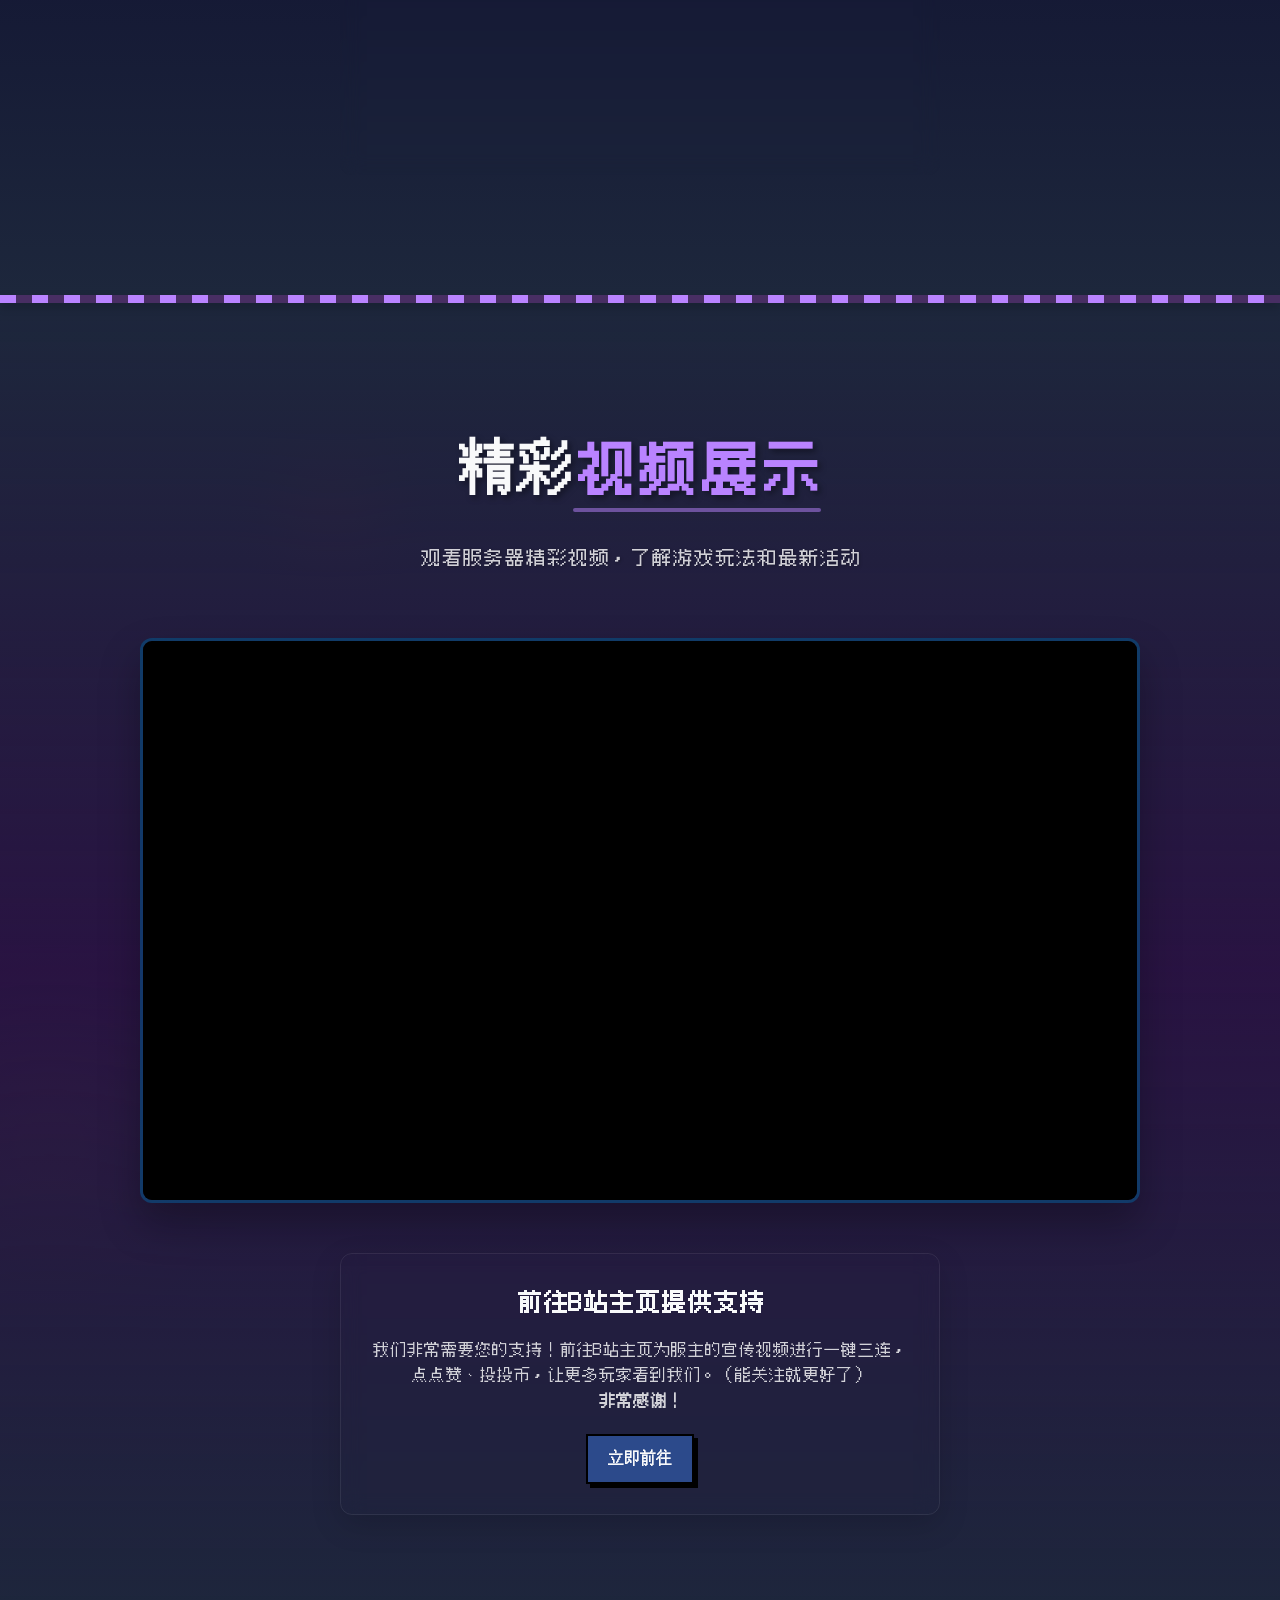
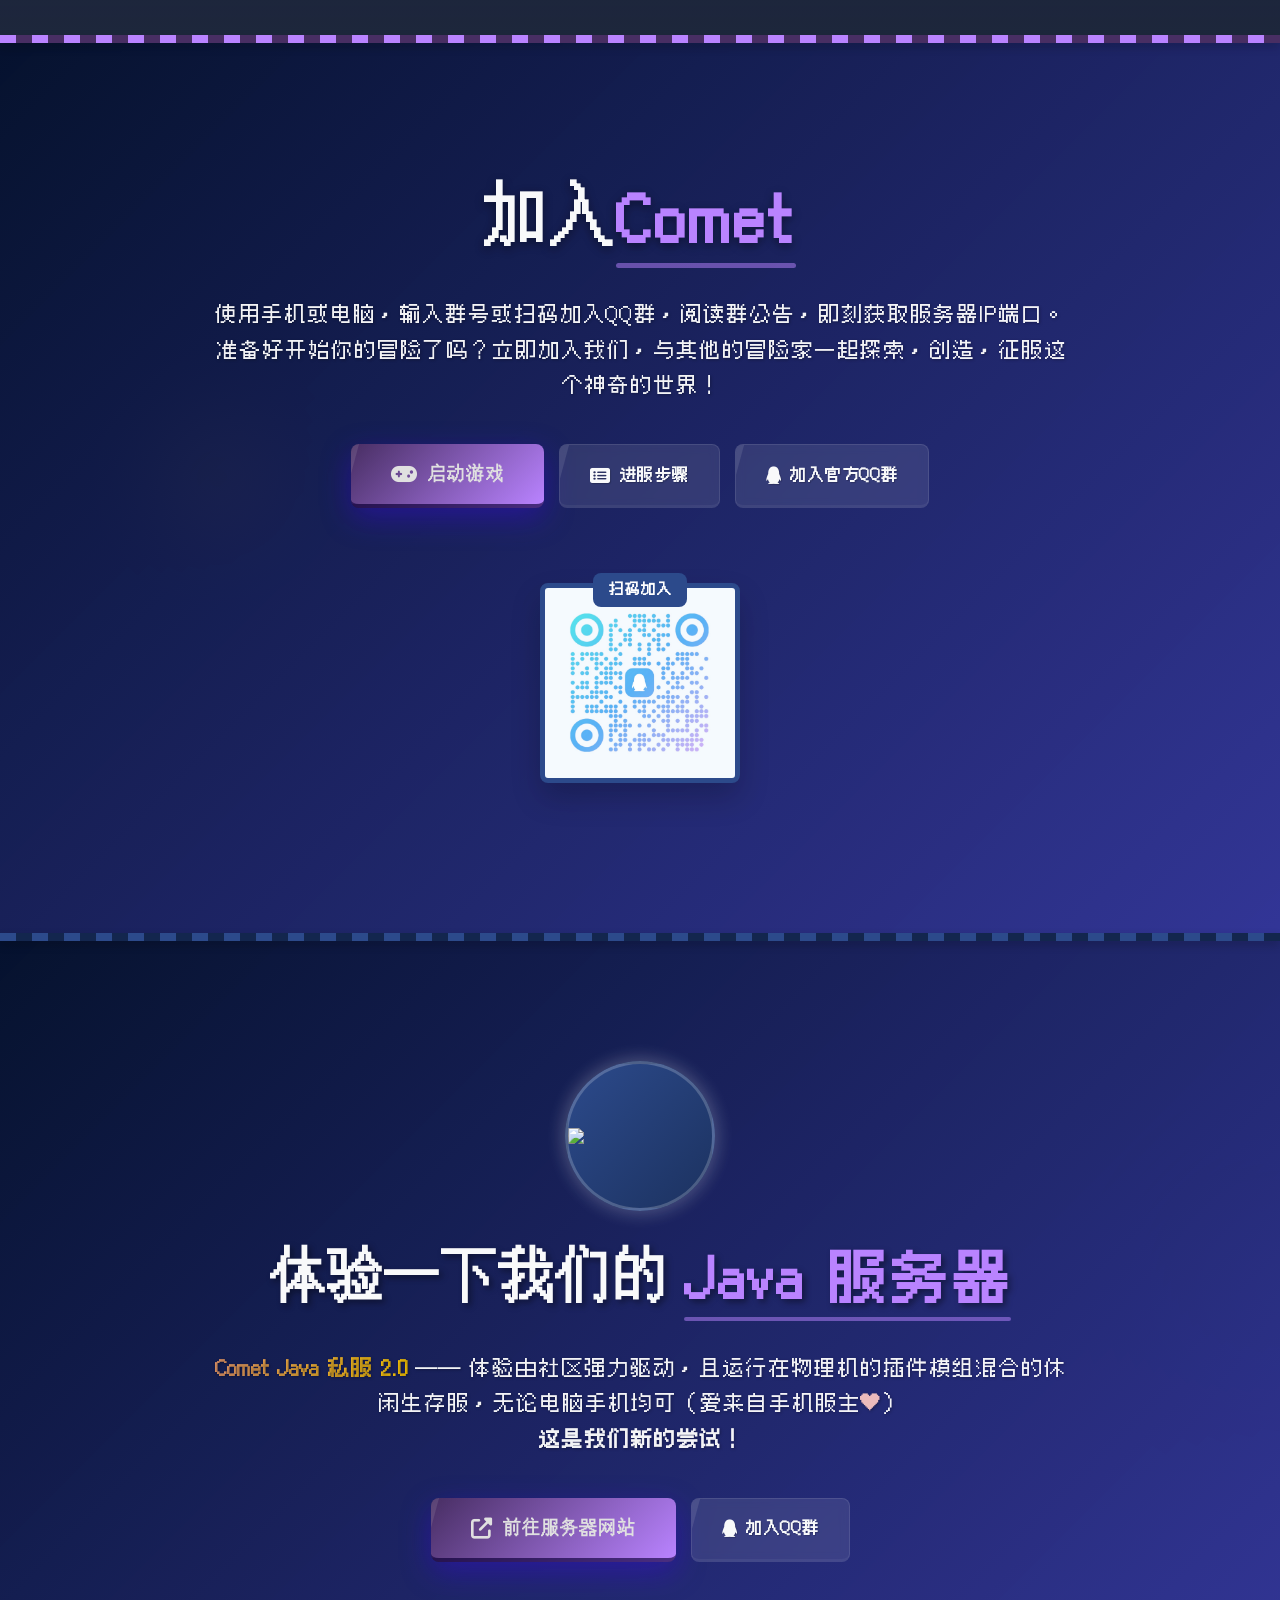
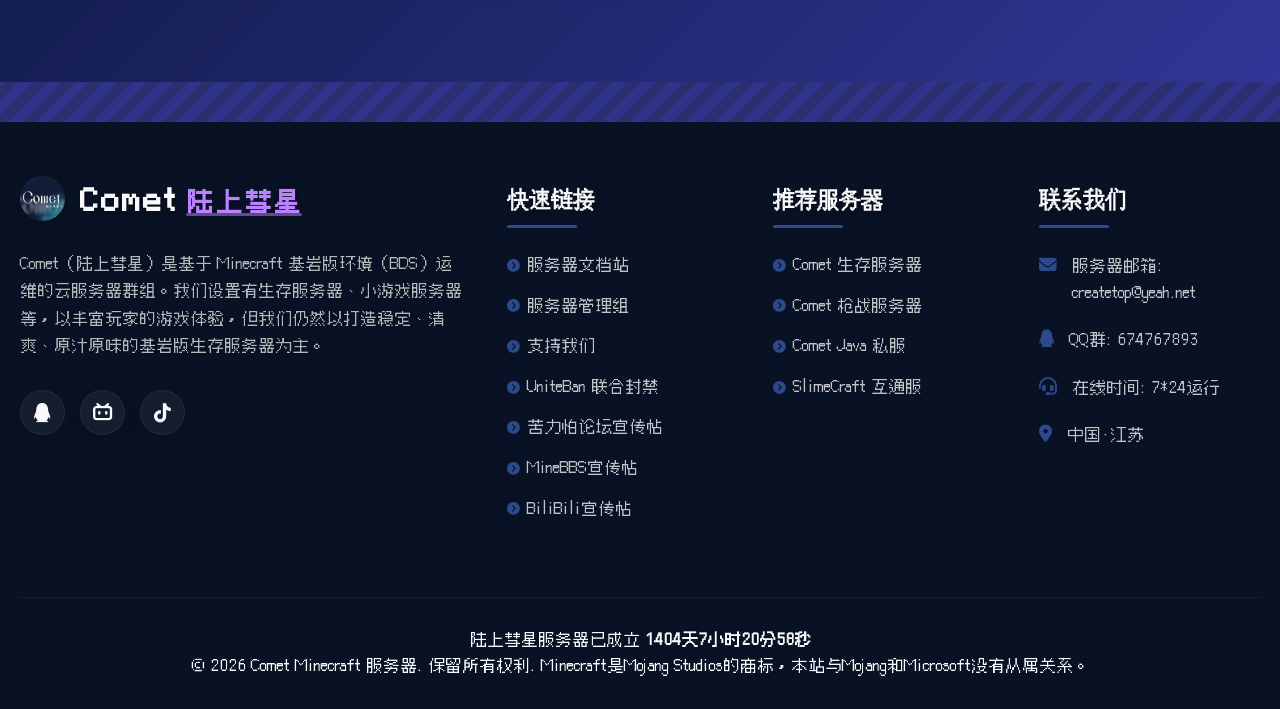
==== commit e418ee10: "按钮调整；调整底栏布局" ====
--- a/index.html
+++ b/index.html
@@ -253,6 +253,7 @@
         <div class="container">
             <h2 class="section-title">服务器<span>风采</span></h2>
             <div class="section-title-bg">GALLERY</div>
+            <p class="section-subtitle">探索我们服务器中的精彩瞬间！注意：我们会在 Java 版 MC 中拍摄光影图片，背景均取自服务器存档，仅供创意展示，请以实际情况为准。</p>
             <p class="section-subtitle"></p>
             
             <div class="gallery-container">
@@ -394,7 +395,7 @@
             <div class="video-container">
                 <div class="video-player glass-card" id="videoPlayer">
                     <div class="video-wrapper">
-                        <iframe id="videoFrame" src="https://player.bilibili.com/player.html?bvid=BV1jfZHBvEEb&autoplay=0&danmaku=1&muted=0" frameborder="0" allowfullscreen></iframe>
+                        <iframe id="videoFrame" src="https://player.bilibili.com/player.html?bvid=BV1jfZHBvEEb&autoplay=1&danmaku=1&muted=1" frameborder="0" allowfullscreen></iframe>
                     </div>
                     
                 </div>
@@ -420,7 +421,10 @@
             
             <div class="btn-group">
                 <a href="minecraft://?addExternalServer=Comet 陆上彗星|mcbe.mccomet.top:34004" class="btn btn-join">
-                    <i class="fas fa-gamepad"></i>立即加入服务器
+                    <i class="fas fa-gamepad"></i>启动游戏
+                </a>
+                <a href="https://doc.mccomet.top/server/#🚲-开始加入服务器" target="_blank" class="btn btn-secondary">
+                    <i class="fas fa-rectangle-list"></i>进服步骤
                 </a>
                 <a href="https://qm.qq.com/q/WfAt2eh7u6" target="_blank" class="btn btn-secondary">
                     <i class="fab fa-qq"></i>加入官方QQ群
@@ -1146,7 +1150,7 @@
             let currentIndex = 0;
             const totalSlides = slides.length;
             let autoPlayInterval = null;
-            const autoPlayDelay = 5000; // 5秒自动轮播
+            const autoPlayDelay = 3000; // 3秒自动轮播
             let isVisible = false;      // 轮播图容器是否在视口中
             let isHovered = false;      // 鼠标是否悬停在容器上
 
--- a/style.css
+++ b/style.css
@@ -2483,7 +2483,7 @@
 
 .footer-top {
     display: grid;
-    grid-template-columns: repeat(auto-fit, minmax(250px, 1fr));
+    grid-template-columns: 1.5fr 0.75fr 0.75fr 0.75fr;
     gap: 60px 45px;
     margin-bottom: 60px;
     position: relative;
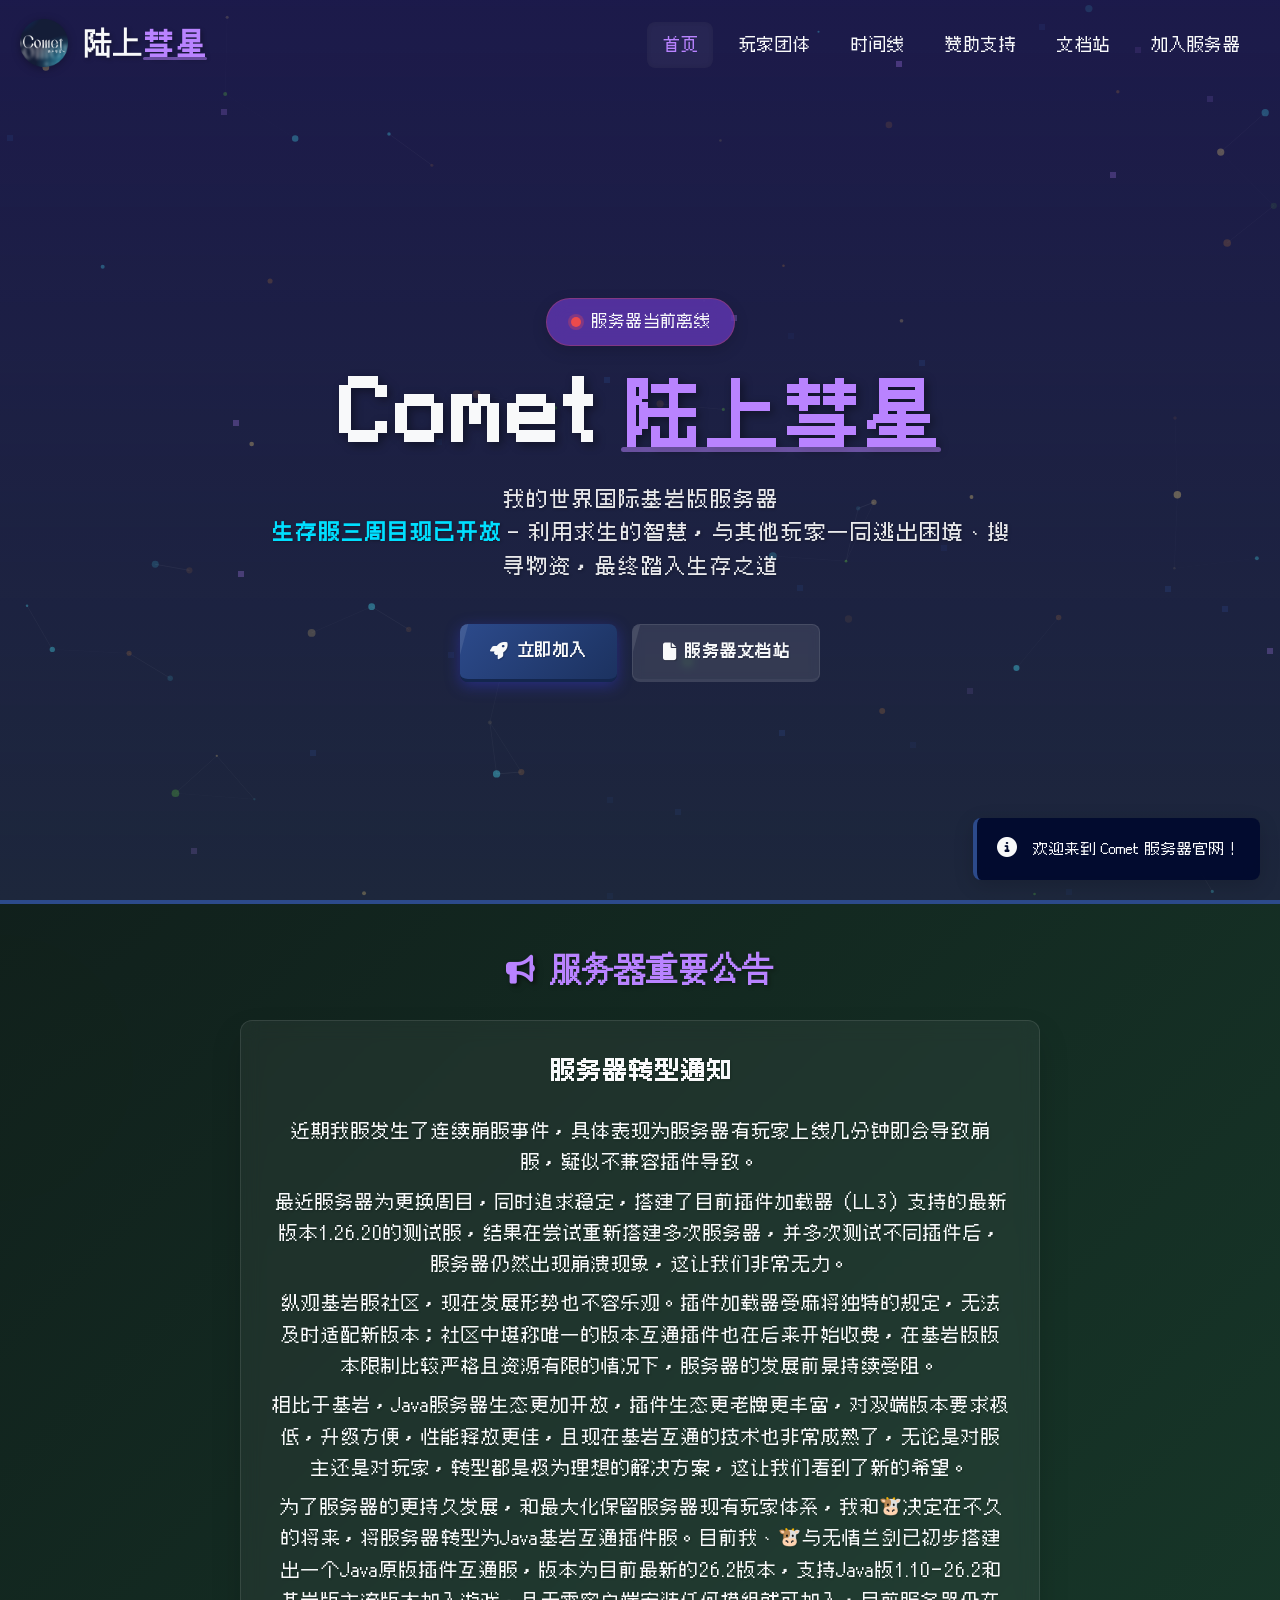
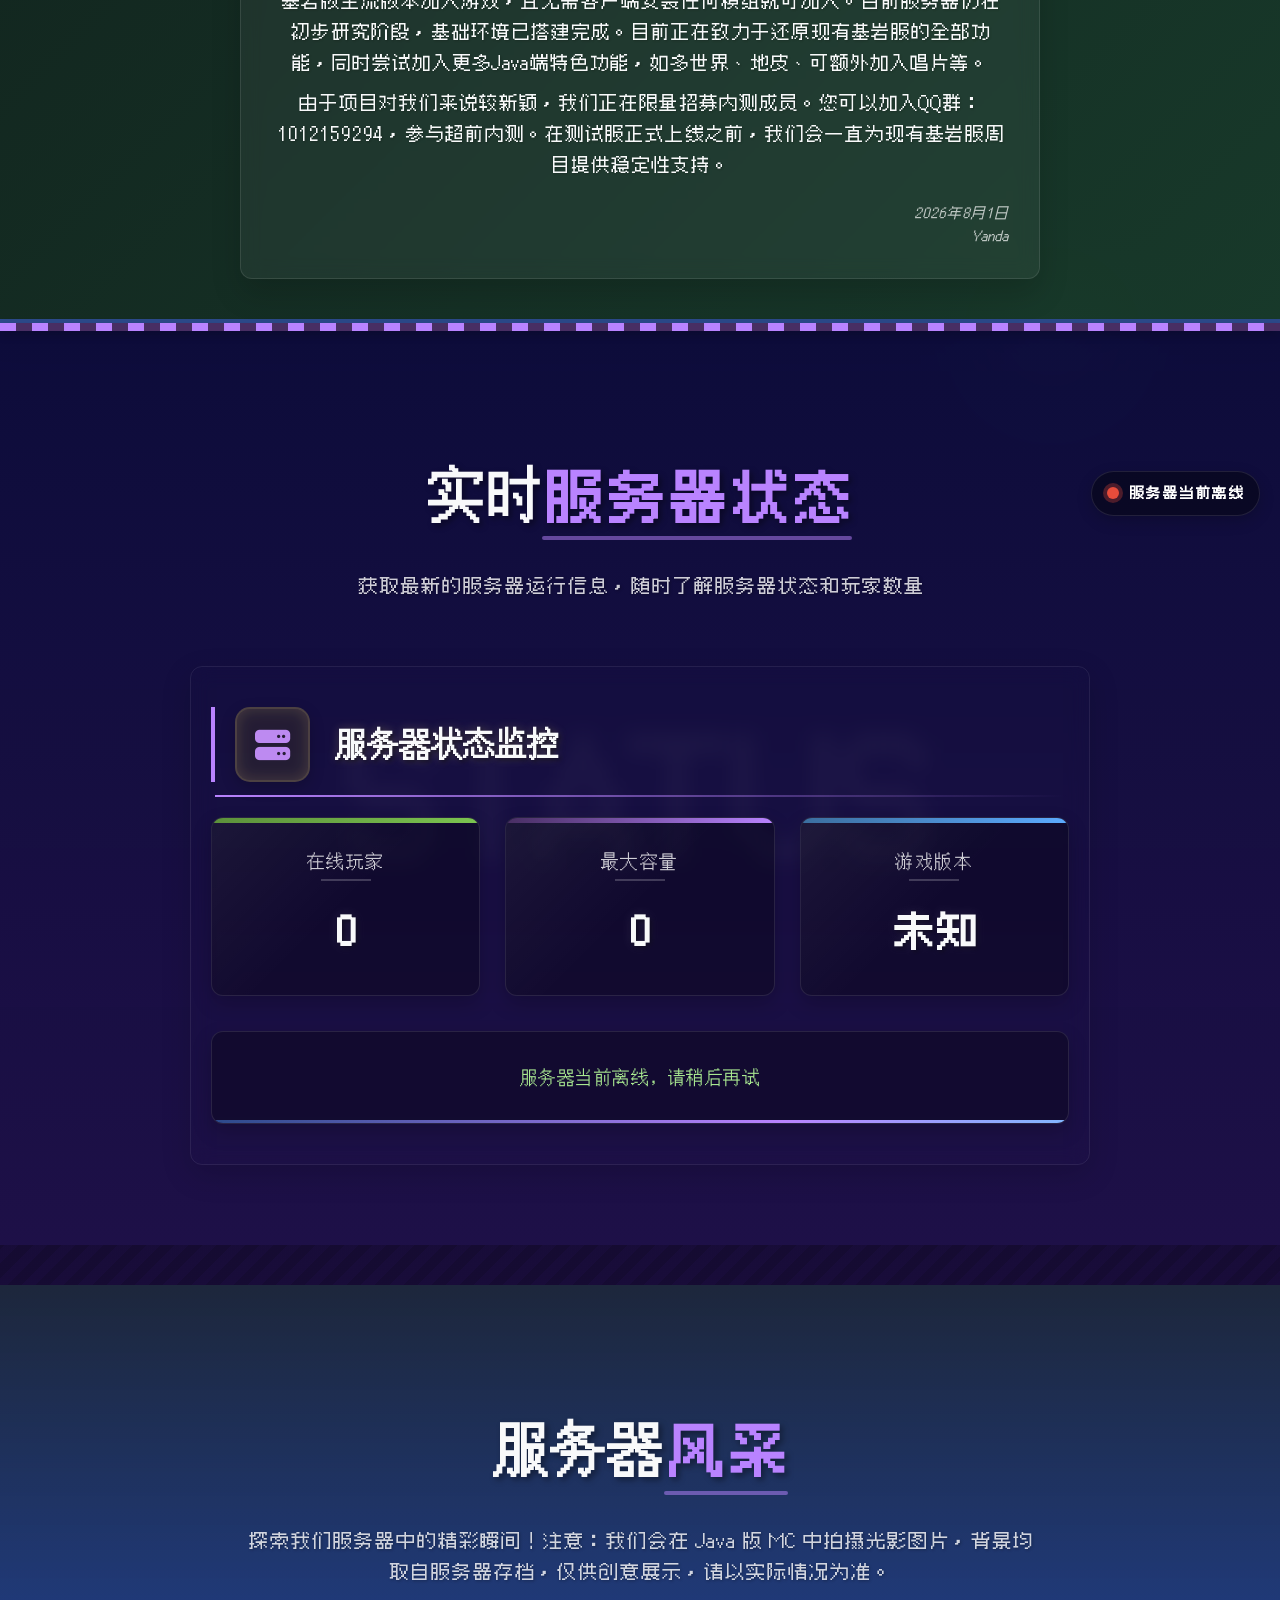
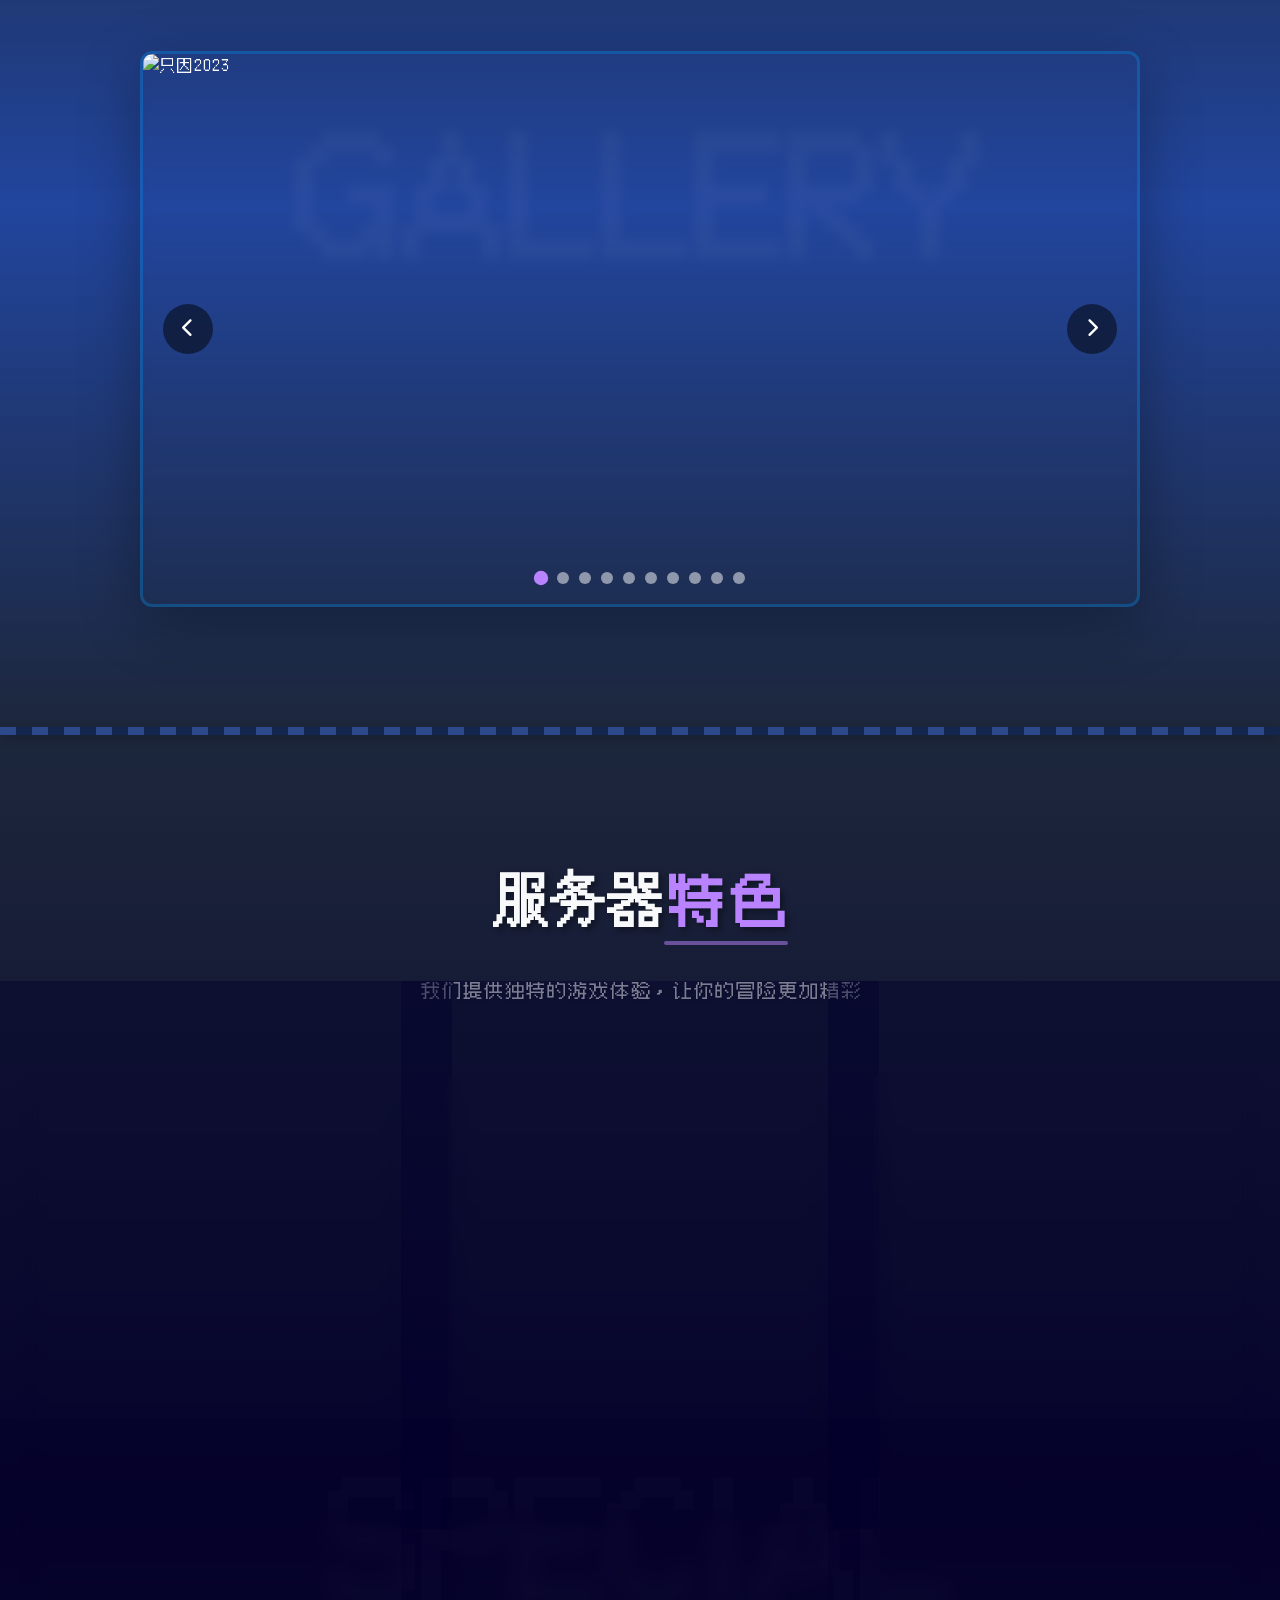
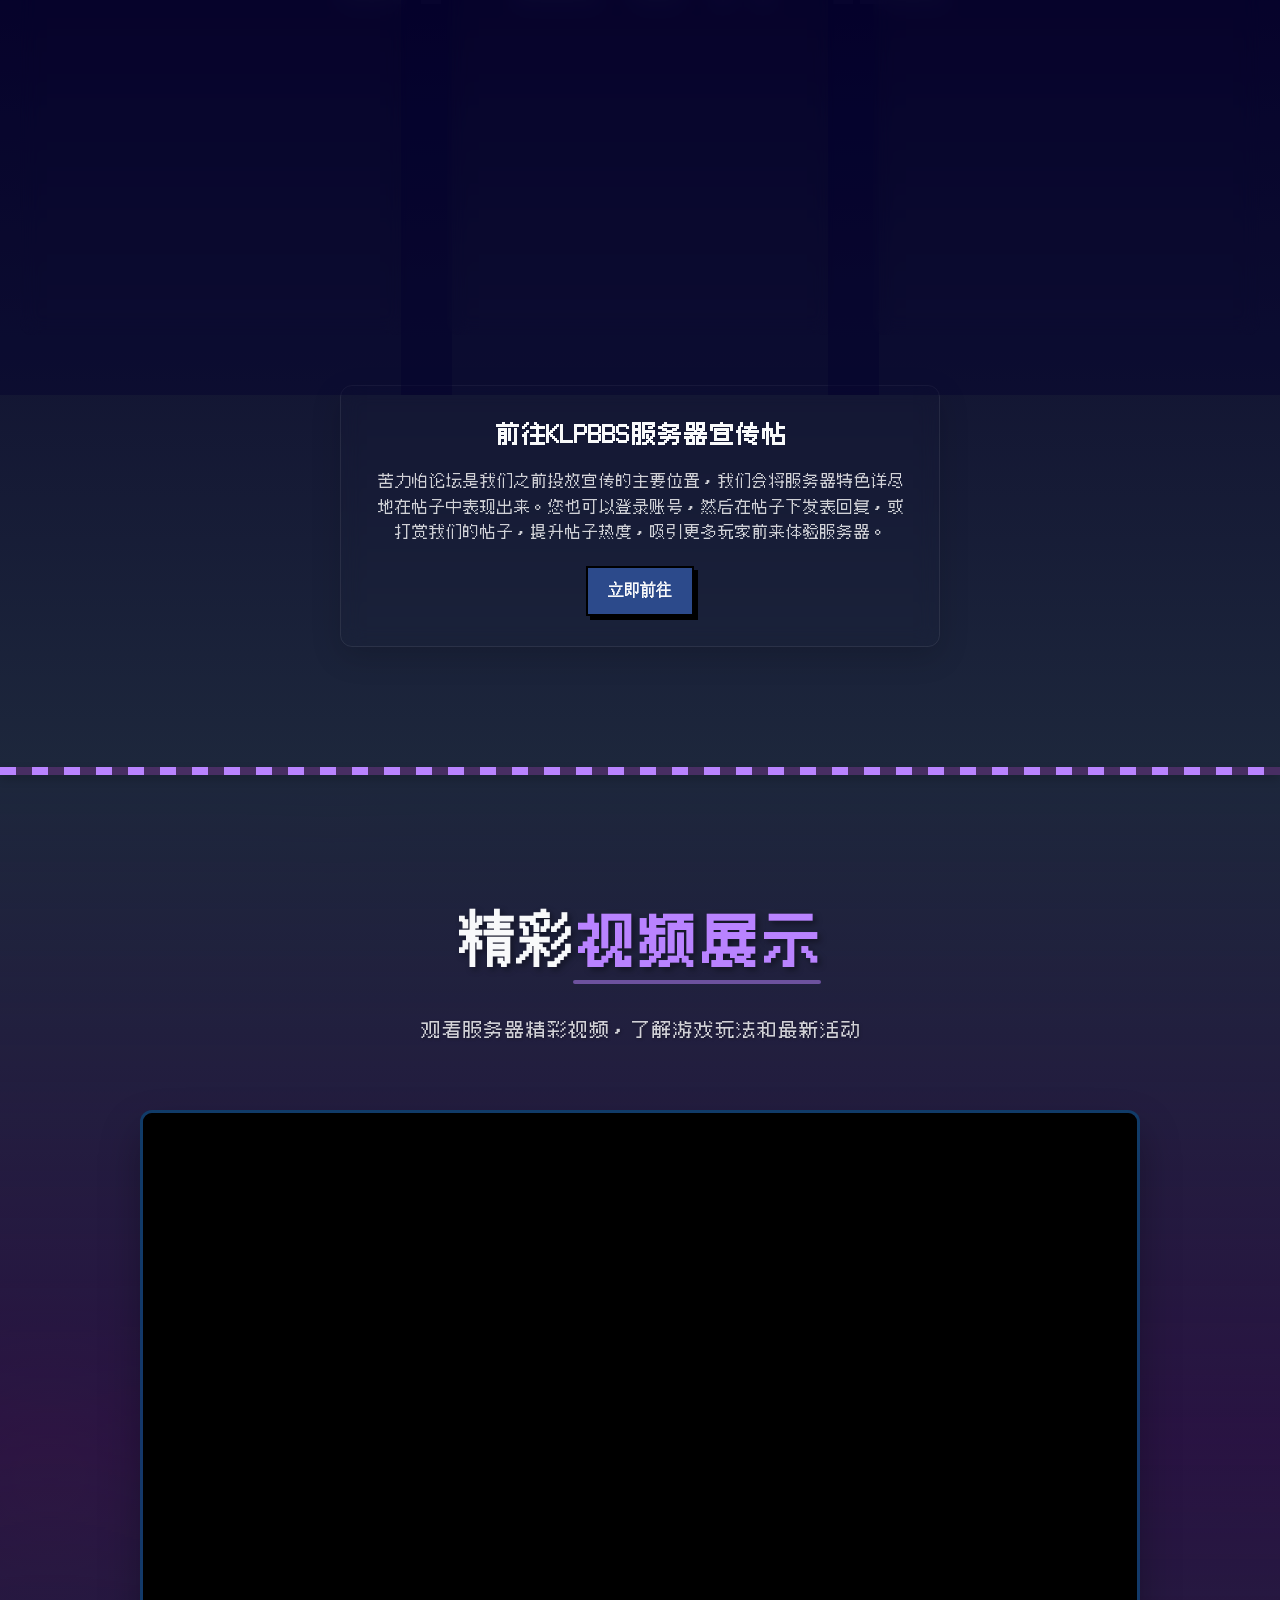
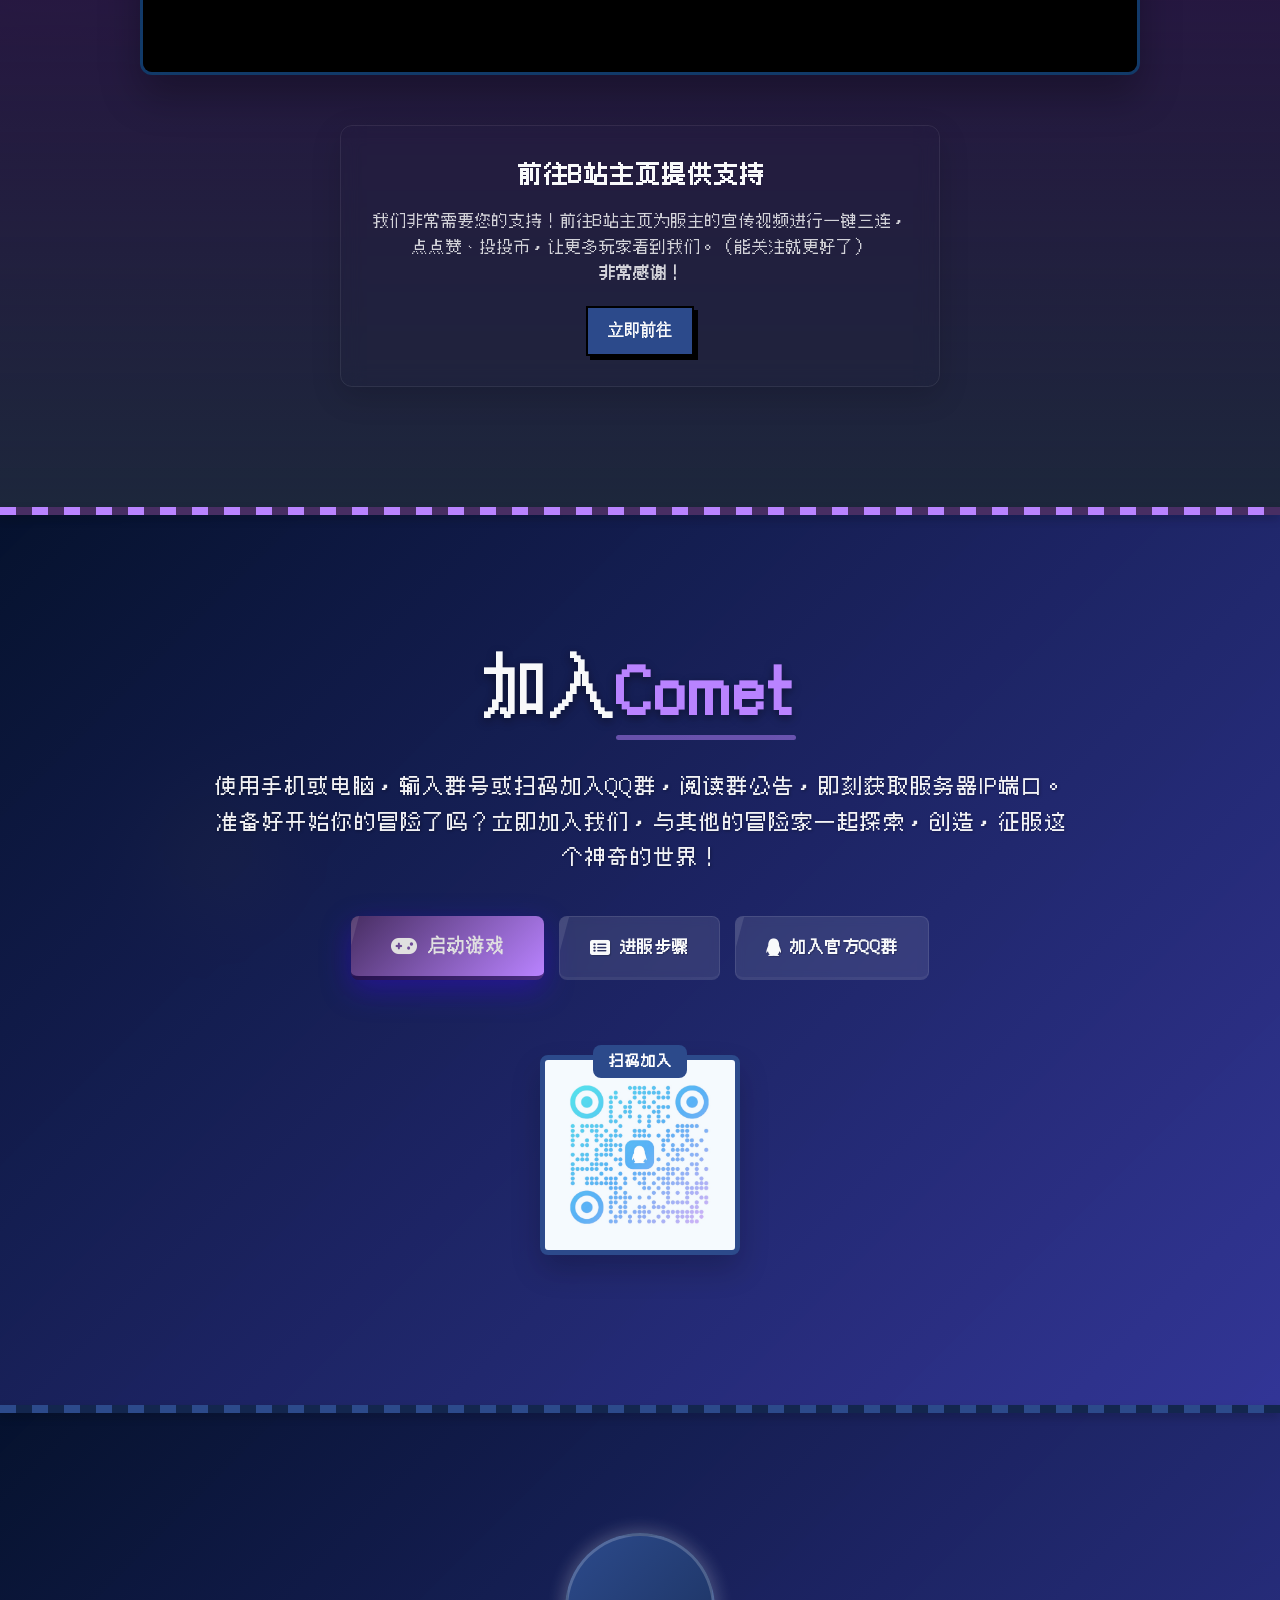
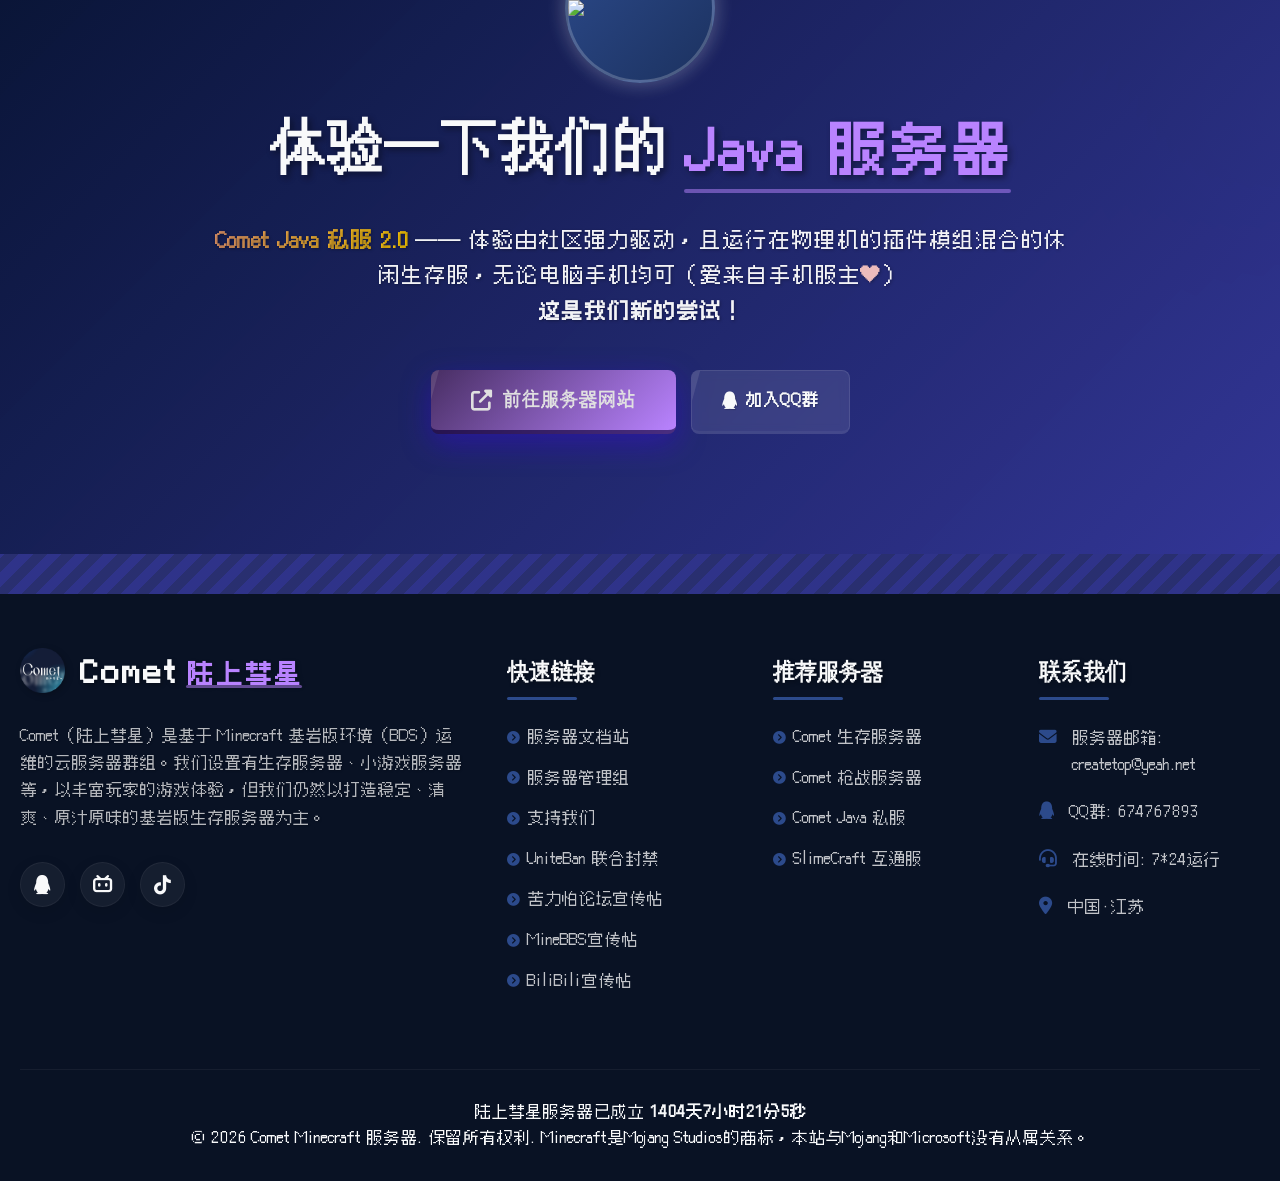
==== commit 27526e14: "更新服务器公告，添加转型通知及崩溃问题说明" ====
--- a/index.html
+++ b/index.html
@@ -200,8 +200,14 @@
         <div class="container announcement-container">
             <h2 class="announcement-title"><i class="fas fa-bullhorn"></i>服务器重要公告</h2>
             <div class="announcement-content glass-card">
-                <p class="announcement-text">服务器将开启创作激励，奖励玩家在宣传服务器方面做出的卓越贡献:<br>1、在任意视频平台发布视频，累计获得500及以上播放量奖励8元；1000及以上播放量奖励12元5000及以上播放量奖励30元，1万及以上播放量奖励70元，以此类推（若一人发布多个视频则每个视频单独计算播放量）<br>2、在任意平台发布帖子，吸引常期玩家（在线游玩2个月及以上的）超过3人（不包括三人）一人奖励1.5元<br>3、邀请身边好友游玩服务器，若其成为常驻玩家，则按人头数1人2元<br>活动截止时间另行通知，领取激励请联系相关管理（🐮，严打）。<br>本公告最终解释权归Comet管理组所有。</p>
-                <p class="announcement-date">2025年1月30日</p>
+                <p class="announcement-text" style="margin-bottom: 1em; font-size: 1.5rem; font-weight: bold;">服务器转型通知</p>
+                <p class="announcement-text">近期我服发生了连续崩服事件，具体表现为服务器有玩家上线几分钟即会导致崩服，疑似不兼容插件导致。</p>
+                <p class="announcement-text">最近服务器为更换周目，同时追求稳定，搭建了目前插件加载器（LL3）支持的最新版本1.26.20的测试服，结果在尝试重新搭建多次服务器，并多次测试不同插件后，服务器仍然出现崩溃现象，这让我们非常无力。</p>
+                <p class="announcement-text">纵观基岩服社区，现在发展形势也不容乐观。插件加载器受麻将独特的规定，无法及时适配新版本；社区中堪称唯一的版本互通插件也在后来开始收费，在基岩版版本限制比较严格且资源有限的情况下，服务器的发展前景持续受阻。</p>
+                <p class="announcement-text">相比于基岩，Java服务器生态更加开放，插件生态更老牌更丰富，对双端版本要求极低，升级方便，性能释放更佳，且现在基岩互通的技术也非常成熟了，无论是对服主还是对玩家，转型都是极为理想的解决方案，这让我们看到了新的希望。</p>
+                <p class="announcement-text">为了服务器的更持久发展，和最大化保留服务器现有玩家体系，我和🐮决定在不久的将来，将服务器转型为Java基岩互通插件服。目前我、🐮与无情兰剑已初步搭建出一个Java原版插件互通服，版本为目前最新的26.2版本，支持Java版1.10-26.2和基岩版主流版本加入游戏，且无需客户端安装任何模组就可加入。目前服务器仍在初步研究阶段，基础环境已搭建完成。目前正在致力于还原现有基岩服的全部功能，同时尝试加入更多Java端特色功能，如多世界、地皮、可额外加入唱片等。</p>
+                <p class="announcement-text">由于项目对我们来说较新颖，我们正在限量招募内测成员。您可以加入QQ群：1012159294，参与超前内测。在测试服正式上线之前，我们会一直为现有基岩服周目提供稳定性支持。</p>
+                <p class="announcement-date">2026年8月1日<br>Yanda</p>
             </div>
         </div>
     </section>
--- a/style.css
+++ b/style.css
@@ -1065,6 +1065,7 @@
     color: var(--light);
     text-align: center;
     text-shadow: 1px 1px 2px rgba(0, 0, 0, 0.2);
+    margin-bottom: 0.5rem;
 }
 
 .announcement-date {
